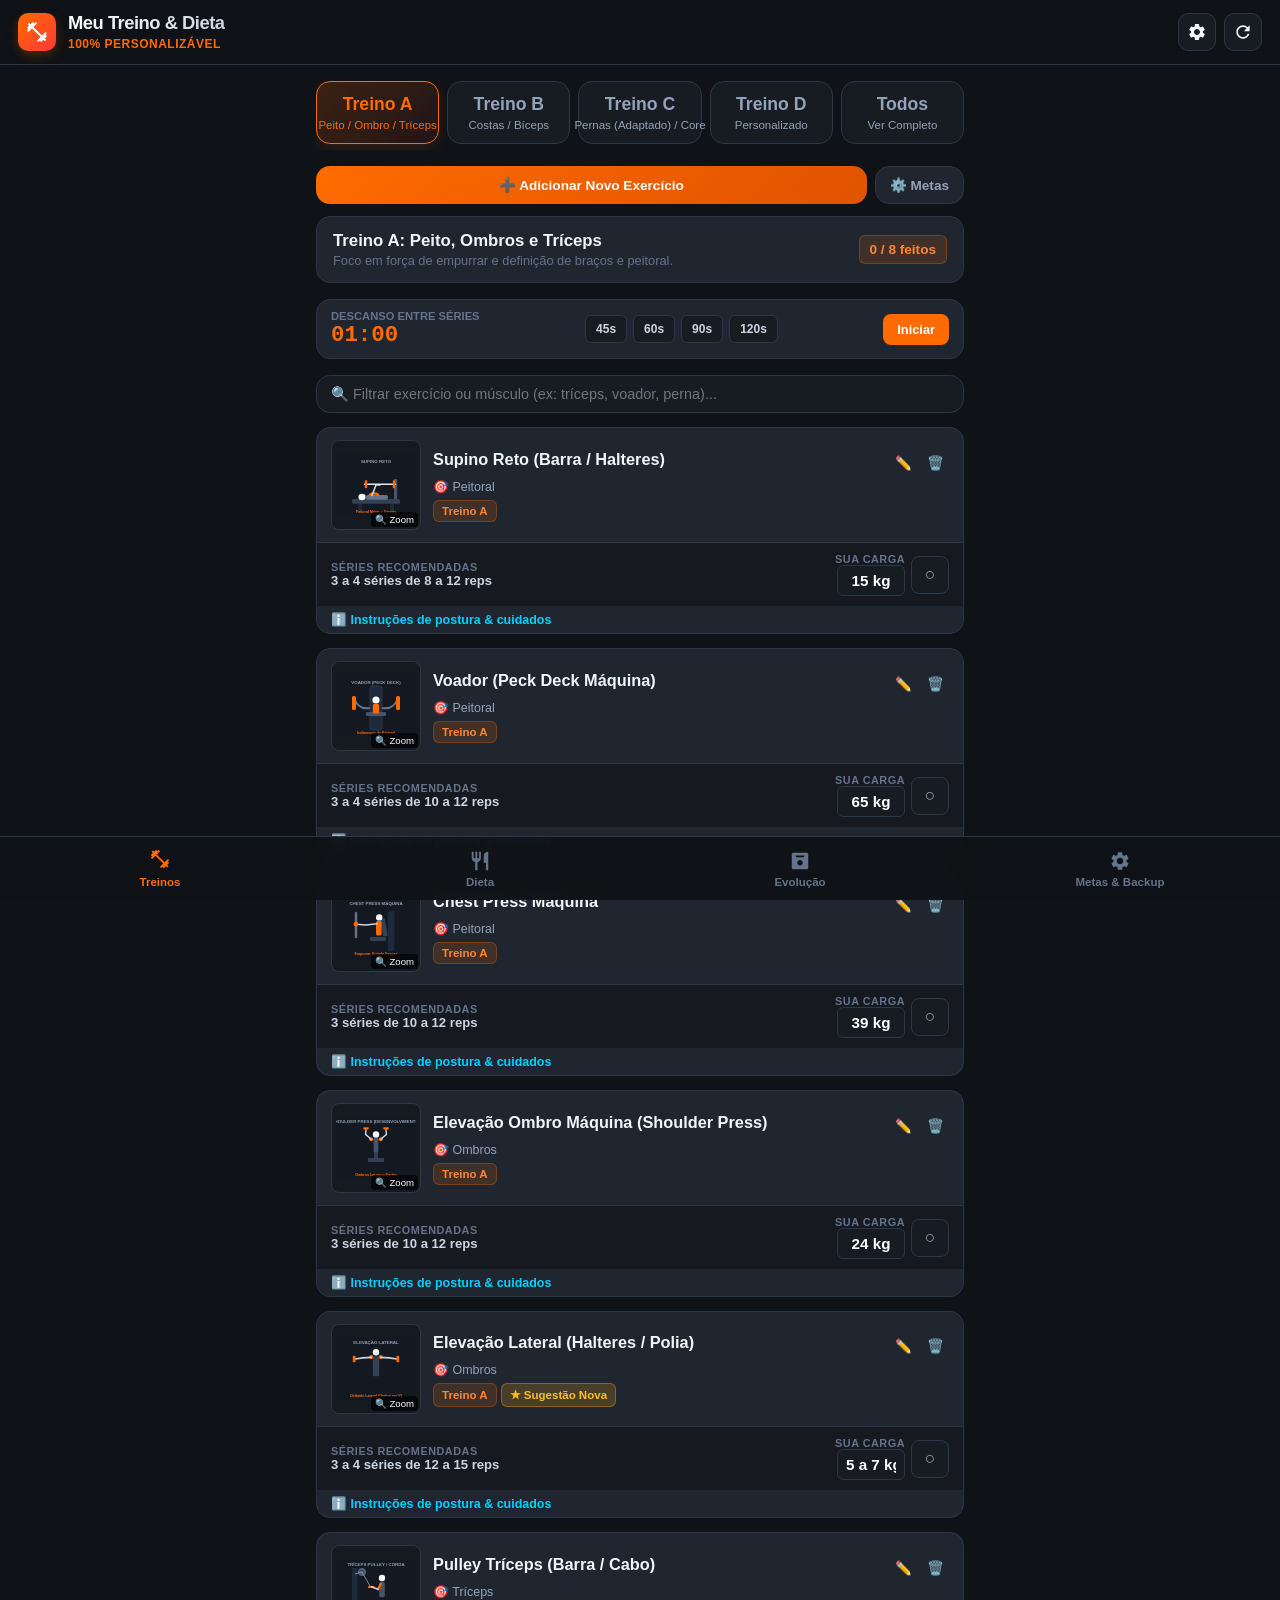
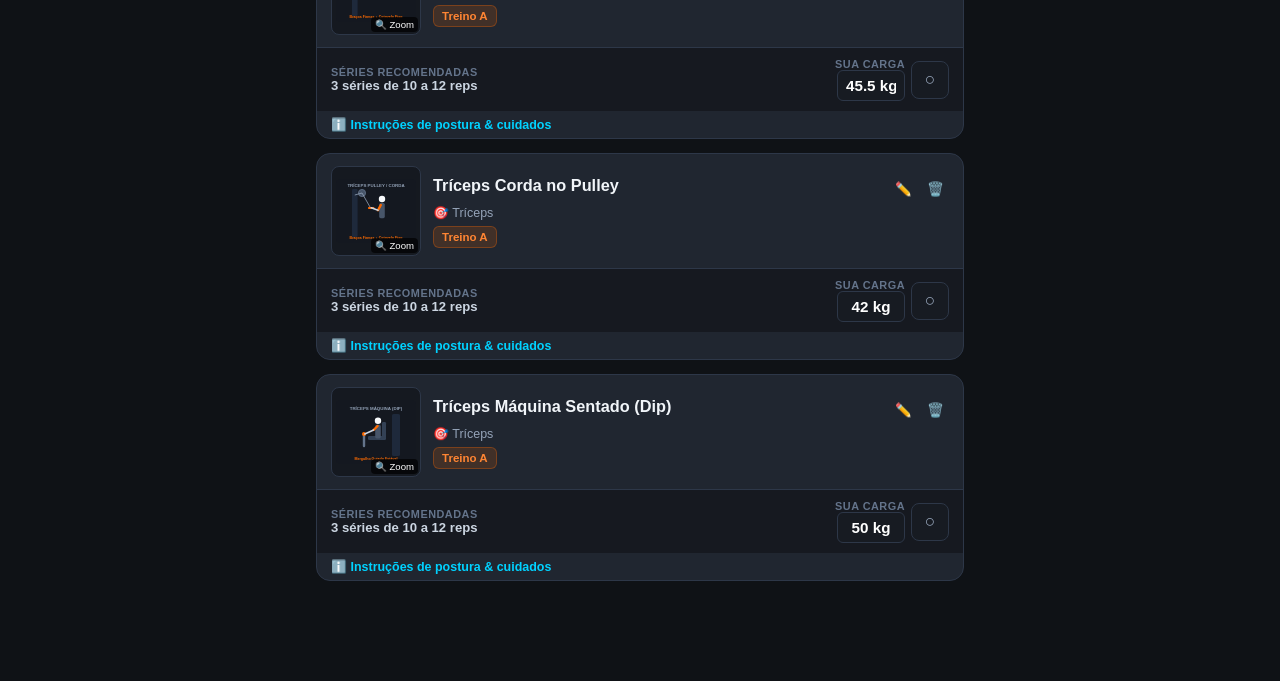
==== index.html @ ee7a1f7e "Atualizacao v2: Network-First cache busting para atualizacao instantanea no celular" ====
﻿<!DOCTYPE html>
<html lang="pt-BR">
<head>
  <meta charset="UTF-8">
  <meta name="viewport" content="width=device-width, initial-scale=1.0, maximum-scale=1.0, user-scalable=no">
  <title>Meu Treino & Dieta - Personalizável</title>
  
  <link rel="manifest" href="manifest.json">
  <meta name="theme-color" content="#0F1216">
  <meta name="mobile-web-app-capable" content="yes">
  <meta name="apple-mobile-web-app-status-bar-style" content="black-translucent">
  <link rel="icon" type="image/svg+xml" href="icon.svg">
  
  <link rel="stylesheet" href="style.css?v=2">
</head>
<body>

  <!-- Top Header Fixo -->
  <header class="app-header">
    <div class="brand">
      <div class="brand-icon" style="width:38px;height:38px;min-width:38px;max-width:38px;overflow:hidden;">
        <svg width="24" height="24" viewBox="0 0 24 24" style="width:24px;height:24px;min-width:24px;fill:white;"><path d="M20.57 14.86L22 13.43L20.57 12L17 15.57L8.43 7L12 3.43L10.57 2L9.14 3.43L7.71 2L5.57 4.14L4.14 2.71L2.71 4.14L4.14 5.57L2 7.71L3.43 9.14L2 10.57L3.43 12L7 8.43L15.57 17L12 20.57L13.43 22L14.86 20.57L16.29 22L18.43 19.86L19.86 21.29L21.29 19.86L19.86 18.43L22 16.29L20.57 14.86Z"/></svg>
      </div>
      <div class="brand-title">
        <h1>Meu Treino & Dieta</h1>
        <span>100% Personalizável</span>
      </div>
    </div>
    <div class="header-actions">
      <button class="btn-icon" onclick="openGoalsModal()" title="Personalizar minhas metas e objetivos">
        <svg width="20" height="20" viewBox="0 0 24 24" fill="currentColor"><path d="M19.14 12.94c.04-.3.06-.61.06-.94 0-.32-.02-.64-.07-.94l2.03-1.58c.18-.14.23-.41.12-.61l-1.92-3.32c-.12-.22-.37-.29-.59-.22l-2.39.96c-.5-.38-1.03-.7-1.62-.94l-.36-2.54c-.04-.24-.24-.41-.48-.41h-3.84c-.24 0-.43.17-.47.41l-.36 2.54c-.59.24-1.13.57-1.62.94l-2.39-.96c-.22-.08-.47 0-.59.22L2.74 8.87c-.12.21-.08.47.12.61l2.03 1.58c-.05.3-.09.63-.09.94s.02.64.07.94l-2.03 1.58c-.18.14-.23.41-.12.61l1.92 3.32c.12.22.37.29.59.22l2.39-.96c.5.38 1.03.7 1.62.94l.36 2.54c.05.24.24.41.48.41h3.84c.24 0 .44-.17.47-.41l.36-2.54c.59-.24 1.13-.56 1.62-.94l2.39.96c.22.08.47 0 .59-.22l1.92-3.32c.12-.22.07-.47-.12-.61l-2.01-1.58zM12 15.6c-1.98 0-3.6-1.62-3.6-3.6s1.62-3.6 3.6-3.6 3.6 1.62 3.6 3.6-1.62 3.6-3.6 3.6z"/></svg>
      </button>
      <button class="btn-icon" onclick="resetWorkoutCheckmarks()" title="Reiniciar checklist de exercícios de hoje">
        <svg width="20" height="20" viewBox="0 0 24 24" fill="currentColor"><path d="M17.65 6.35C16.2 4.9 14.21 4 12 4c-4.42 0-7.99 3.58-7.99 8s3.57 8 7.99 8c3.73 0 6.84-2.55 7.73-6h-2.08c-.82 2.33-3.04 4-5.65 4-3.31 0-6-2.69-6-6s2.69-6 6-6c1.66 0 3.14.69 4.22 1.78L13 11h7V4l-2.35 2.35z"/></svg>
      </button>
    </div>
  </header>

  <main class="main-content">

    <!-- ========================================== -->
    <!-- VIEW 1: TREINOS                            -->
    <!-- ========================================== -->
    <section id="view-workouts" class="view-section active">
      
      <!-- Seletor de Treinos (A, B, C, D, Todos) -->
      <div class="workout-selector">
        <button class="workout-tab-btn active" data-category="A" onclick="switchWorkoutTab('A')">
          <span class="tab-tag">Treino A</span>
          <span class="tab-desc">Peito / Ombro / Tríceps</span>
        </button>
        <button class="workout-tab-btn" data-category="B" onclick="switchWorkoutTab('B')">
          <span class="tab-tag">Treino B</span>
          <span class="tab-desc">Costas / Bíceps</span>
        </button>
        <button class="workout-tab-btn" data-category="C" onclick="switchWorkoutTab('C')">
          <span class="tab-tag">Treino C</span>
          <span class="tab-desc">Pernas (Adaptado) / Core</span>
        </button>
        <button class="workout-tab-btn" data-category="D" onclick="switchWorkoutTab('D')">
          <span class="tab-tag">Treino D</span>
          <span class="tab-desc">Personalizado</span>
        </button>
        <button class="workout-tab-btn" data-category="ALL" onclick="switchWorkoutTab('ALL')">
          <span class="tab-tag">Todos</span>
          <span class="tab-desc">Ver Completo</span>
        </button>
      </div>

      <!-- Barra de Ações Rápidas (Adicionar Exercício) -->
      <div class="action-banner-row">
        <button class="btn-primary-action" onclick="openExerciseFormModal()">
          <span>➕ Adicionar Novo Exercício</span>
        </button>
        <button class="btn-secondary-action" onclick="openGoalsModal()">
          <span>⚙️ Metas</span>
        </button>
      </div>

      <!-- Alerta de Segurança Biomecânica da Perna -->
      <div class="special-alert-card" id="polio-safe-alert" style="display: none;">
        <div class="alert-icon">🛡️</div>
        <div>
          <h4>Biomecânica Segura & Adaptada</h4>
          <p>Treino elaborado com <strong>100% de máquinas com apoio e encosto total</strong>. Sem riscos de queda, perda de equilíbrio ou sobrecarga articular perigosa. Cargas leves e foco em contração muscular controlada.</p>
        </div>
      </div>

      <!-- Resumo do Treino Selecionado -->
      <div class="workout-summary-card" id="workout-summary-content"></div>

      <!-- Cronômetro Rápido de Descanso -->
      <div class="quick-timer-bar">
        <div>
          <span style="font-size:0.7rem; color:var(--text-muted); font-weight:700; display:block;">DESCANSO ENTRE SÉRIES</span>
          <div class="timer-display" id="timer-display-val">01:00</div>
        </div>
        <div class="timer-presets">
          <button class="timer-preset-btn" onclick="setTimerPreset(45)">45s</button>
          <button class="timer-preset-btn" onclick="setTimerPreset(60)">60s</button>
          <button class="timer-preset-btn" onclick="setTimerPreset(90)">90s</button>
          <button class="timer-preset-btn" onclick="setTimerPreset(120)">120s</button>
        </div>
        <button class="timer-btn-action" id="timer-toggle-btn" onclick="toggleTimer()">Iniciar</button>
      </div>

      <!-- Filtro de Busca -->
      <div class="search-filter-box">
        <input type="text" id="search-input" class="search-input" placeholder="🔍 Filtrar exercício ou músculo (ex: tríceps, voador, perna)..." oninput="renderExerciseList()">
      </div>

      <!-- Lista de Exercícios -->
      <div class="exercise-list" id="exercise-list-container"></div>
    </section>

    <!-- ========================================== -->
    <!-- VIEW 2: DIETA & NUTRIÇÃO                   -->
    <!-- ========================================== -->
    <section id="view-nutrition" class="view-section">
      <div class="nutrition-header">
        <div style="display:flex; justify-content:space-between; align-items:center;">
          <div>
            <h2 style="font-size:1.25rem; font-weight:800;">Plano Alimentar Personalizado</h2>
            <p style="font-size:0.8rem; color:var(--text-secondary); margin-top:2px;">
              Ajustado conforme suas metas de calorias e macros
            </p>
          </div>
          <button class="btn-card-small" style="background:var(--bg-secondary); color:#fff; width:34px; height:34px;" onclick="openGoalsModal()" title="Editar metas de macros">⚙️</button>
        </div>

        <div class="macro-ring-container">
          <div class="macro-box calories">
            <div class="macro-name">Calorias</div>
            <div class="macro-val" id="macro-calories-val">2.650</div>
          </div>
          <div class="macro-box protein">
            <div class="macro-name">Proteína</div>
            <div class="macro-val" id="macro-protein-val">145g</div>
          </div>
          <div class="macro-box carbs">
            <div class="macro-name">Carboidratos</div>
            <div class="macro-val" id="macro-carbs-val">330g</div>
          </div>
          <div class="macro-box fats">
            <div class="macro-name">Gorduras</div>
            <div class="macro-val" id="macro-fats-val">65g</div>
          </div>
        </div>
      </div>

      <!-- Contador de Água Interativo -->
      <div class="water-card">
        <div class="water-info">
          <h4>💧 Hidratação Diária</h4>
          <p id="water-count">0 ml / 3.000 ml</p>
        </div>
        <div class="water-controls">
          <button class="btn-water" onclick="addWater(250)" title="Adicionar 250ml">+250ml</button>
          <button class="btn-water" onclick="addWater(500)" title="Adicionar 500ml">+500ml</button>
          <button class="btn-icon" style="height:34px; width:34px;" onclick="resetWater()" title="Zerar água do dia">↺</button>
        </div>
      </div>

      <!-- Refeições Diárias -->
      <div id="nutrition-meals-container"></div>
    </section>

    <!-- ========================================== -->
    <!-- VIEW 3: EVOLUÇÃO E METAS DE PESO           -->
    <!-- ========================================== -->
    <section id="view-progress" class="view-section">
      <div class="progress-card">
        <div style="display:flex; justify-content:space-between; align-items:center;">
          <h2 style="font-size:1.2rem; font-weight:800;">Evolução de Peso Corporal</h2>
          <button class="btn-secondary-action" style="padding:6px 10px; font-size:0.75rem;" onclick="openGoalsModal()">
            ⚙️ Alterar Metas
          </button>
        </div>
        <p style="font-size:0.8rem; color:var(--text-secondary); margin-top:4px;">
          Foco em ganho limpo e definição muscular constante.
        </p>

        <div style="display:flex; justify-content:space-between; align-items:baseline; margin-top:16px;">
          <div>
            <span style="font-size:0.75rem; color:var(--text-muted);">PESO INICIAL</span>
            <div style="font-size:1.1rem; font-weight:700;" id="start-weight-val">69.0 kg</div>
          </div>
          <div style="text-align:center;">
            <span style="font-size:0.75rem; color:var(--accent-primary); font-weight:700;">PESO ATUAL</span>
            <div style="font-size:1.6rem; font-weight:900; color:var(--accent-primary);" id="current-weight-val">69.0 kg</div>
          </div>
          <div style="text-align:right;">
            <span style="font-size:0.75rem; color:var(--text-muted);">SUA META</span>
            <div style="font-size:1.1rem; font-weight:700;" id="target-weight-val">75.0 kg</div>
          </div>
        </div>

        <div class="progress-bar-wrap">
          <div class="progress-bar-fill" id="weight-progress-fill" style="width: 5%;"></div>
        </div>
        <div style="font-size:0.75rem; color:var(--text-muted); text-align:right;" id="weight-percent-text">
          0% concluído
        </div>

        <div style="margin-top:20px; border-top:1px solid var(--border-color); padding-top:14px;">
          <h4 style="font-size:0.9rem; margin-bottom:8px;">Registrar Nova Pesagem</h4>
          <div class="weight-inputs">
            <input type="number" step="0.1" id="new-weight-input" placeholder="Ex: 69.8">
            <button class="btn-add-weight" onclick="addNewWeight()">Salvar Peso</button>
          </div>
        </div>

        <div style="margin-top:20px;">
          <h4 style="font-size:0.85rem; color:var(--text-muted); text-transform:uppercase;">Histórico de Pesagens</h4>
          <div class="weight-history-list" id="weight-history-list"></div>
        </div>
      </div>
    </section>

    <!-- ========================================== -->
    <!-- VIEW 4: PERFIL, METAS & BACKUP             -->
    <!-- ========================================== -->
    <section id="view-settings" class="view-section">
      <div class="progress-card">
        <h2 style="font-size:1.25rem; font-weight:800; color:var(--accent-primary); margin-bottom:6px;">Personalização & Backup</h2>
        <p style="font-size:0.82rem; color:var(--text-secondary); margin-bottom:16px;">
          Personalize todos os seus objetivos e faça backup dos seus dados para nunca perder nada.
        </p>

        <div class="settings-section-card">
          <div class="settings-section-title">🎯 Ajustar Meus Objetivos e Metas</div>
          <p style="font-size:0.82rem; color:#CBD5E1; margin-bottom:12px; line-height:1.4;">
            Você pode alterar o peso alvo (ex: subir a meta para 78kg ou ajustar calorias e macros quando o nutricionista passar novas orientações).
          </p>
          <button class="btn-primary-action" onclick="openGoalsModal()">
            Editar Minhas Metas & Perfil
          </button>
        </div>

        <div class="settings-section-card">
          <div class="settings-section-title">💾 Backup dos Seus Treinos e Histórico</div>
          <p style="font-size:0.82rem; color:#CBD5E1; margin-bottom:12px; line-height:1.4;">
            Salve todos os seus exercícios customizados, histórico de pesos e cargas em um arquivo de backup para restaurar quando quiser.
          </p>
          <div style="display:flex; gap:8px;">
            <button class="btn-secondary-action" style="flex:1;" onclick="exportBackup()">
              📥 Baixar Backup
            </button>
            <button class="btn-secondary-action" style="flex:1;" onclick="triggerImportBackup()">
              📤 Restaurar Backup
            </button>
            <input type="file" id="backup-file-input" style="display:none;" accept=".json" onchange="handleImportBackup(event)">
          </div>
        </div>

        <div class="settings-section-card">
          <div class="settings-section-title">📱 Dica de Atalho no Celular</div>
          <p style="font-size:0.82rem; color:#CBD5E1; line-height:1.4;">
            Para ter o ícone na tela do seu celular, abra <code>https://nilton-lysardo.github.io/meu-treino/</code> no Chrome, toque nos 3 pontinhos e selecione <strong>"Instalar aplicativo"</strong> ou <strong>"Adicionar à tela inicial"</strong>.
          </p>
        </div>
      </div>
    </section>

  </main>

  <!-- MODAL 1: FORMULÁRIO DE ADICIONAR / EDITAR EXERCÍCIO -->
  <div class="modal-overlay" id="exercise-form-modal" onclick="closeExerciseFormModal()">
    <div class="modal-content" onclick="event.stopPropagation()">
      <button class="modal-close-btn" onclick="closeExerciseFormModal()">✕</button>
      <h3 id="form-modal-title" style="font-size:1.15rem; font-weight:800; margin-bottom:14px; color:var(--accent-primary);"></h3>
      
      <form onsubmit="saveExerciseFromForm(event)">
        <input type="hidden" id="form-exercise-id">

        <div class="form-group">
          <label class="form-label">Nome do Exercício</label>
          <input type="text" id="form-exercise-name" class="form-input" placeholder="Ex: Tríceps Testa na Barra W" required>
        </div>

        <div class="form-row">
          <div class="form-group">
            <label class="form-label">Treino</label>
            <select id="form-exercise-category" class="form-select">
              <option value="A">Treino A (Peito / Ombro / Tríceps)</option>
              <option value="B">Treino B (Costas / Bíceps)</option>
              <option value="C">Treino C (Pernas / Core)</option>
              <option value="D">Treino D (Personalizado)</option>
            </select>
          </div>
          <div class="form-group">
            <label class="form-label">Músculo Alvo</label>
            <select id="form-exercise-group" class="form-select">
              <option value="Peitoral">Peitoral</option>
              <option value="Costas">Costas</option>
              <option value="Ombros">Ombros</option>
              <option value="Bíceps">Bíceps</option>
              <option value="Tríceps">Tríceps</option>
              <option value="Pernas">Pernas</option>
              <option value="Abdômen & Core">Abdômen & Core</option>
              <option value="Panturrilhas">Panturrilhas</option>
              <option value="Outro">Outro</option>
            </select>
          </div>
        </div>

        <div class="form-row">
          <div class="form-group">
            <label class="form-label">Carga Inicial</label>
            <input type="text" id="form-exercise-weight" class="form-input" placeholder="Ex: 20 kg">
          </div>
          <div class="form-group">
            <label class="form-label">Séries & Repetições</label>
            <input type="text" id="form-exercise-sets" class="form-input" placeholder="Ex: 3x 10 a 12 reps">
          </div>
        </div>

        <div class="form-group">
          <label class="form-label">Ilustração / Tipo de Aparelho</label>
          <select id="form-exercise-icon" class="form-select">
            <option value="generic_gym">🏋️ Halter Genérico</option>
            <option value="bench_press">Supino / Barra</option>
            <option value="chest_press">Chest Press Máquina</option>
            <option value="peck_deck">Voador / Peck Deck</option>
            <option value="shoulder_press">Shoulder Press / Ombros</option>
            <option value="lateral_raise">Elevação Lateral</option>
            <option value="lat_pulldown">Puxada Alta (Lat Pulldown)</option>
            <option value="seated_row">Remada Sentada</option>
            <option value="biceps_curl">Rosca Bíceps</option>
            <option value="hammer_curl">Rosca Martelo</option>
            <option value="triceps_pulley">Tríceps Polia / Corda</option>
            <option value="triceps_machine">Tríceps Máquina</option>
            <option value="leg_press">Leg Press (Apoio seguro)</option>
            <option value="leg_extension">Cadeira Extensora</option>
            <option value="leg_curl">Cadeira Flexora</option>
            <option value="abductor">Cadeira Abdutora</option>
            <option value="calf_raise">Panturrilha Sentado</option>
            <option value="abs_machine">Abdominal / Core</option>
          </select>
        </div>

        <div class="form-group">
          <label class="form-label">Dicas de Postura & Execução</label>
          <textarea id="form-exercise-tip" class="form-textarea" placeholder="Descreva como executar com boa forma..."></textarea>
        </div>

        <div class="form-group">
          <label class="form-label">Cuidados Anatômicos (Opcional)</label>
          <input type="text" id="form-exercise-caution" class="form-input" placeholder="Ex: Cuidado com os cotovelos...">
        </div>

        <button type="submit" class="btn-form-save">Salvar Exercício</button>
      </form>
    </div>
  </div>

  <!-- MODAL 2: FORMULÁRIO DE METAS & PERFIL -->
  <div class="modal-overlay" id="goals-modal" onclick="closeGoalsModal()">
    <div class="modal-content" onclick="event.stopPropagation()">
      <button class="modal-close-btn" onclick="closeGoalsModal()">✕</button>
      <h3 style="font-size:1.15rem; font-weight:800; margin-bottom:14px; color:var(--accent-primary);">Personalizar Meus Objetivos</h3>

      <form onsubmit="saveGoalsFromForm(event)">
        <div class="form-row">
          <div class="form-group">
            <label class="form-label">Peso Inicial (kg)</label>
            <input type="number" step="0.1" id="goal-start-weight" class="form-input" required>
          </div>
          <div class="form-group">
            <label class="form-label">Meta de Peso (kg)</label>
            <input type="number" step="0.1" id="goal-target-weight" class="form-input" required>
          </div>
        </div>

        <div class="form-group">
          <label class="form-label">Meta Diária de Calorias (kcal)</label>
          <input type="number" id="goal-calories" class="form-input" placeholder="2650" required>
        </div>

        <div class="form-row">
          <div class="form-group">
            <label class="form-label">Proteína (g)</label>
            <input type="number" id="goal-protein" class="form-input" placeholder="145" required>
          </div>
          <div class="form-group">
            <label class="form-label">Carboidratos (g)</label>
            <input type="number" id="goal-carbs" class="form-input" placeholder="330" required>
          </div>
          <div class="form-group">
            <label class="form-label">Gorduras (g)</label>
            <input type="number" id="goal-fats" class="form-input" placeholder="65" required>
          </div>
        </div>

        <div class="form-group">
          <label class="form-label">Meta Diária de Água (ml)</label>
          <input type="number" step="100" id="goal-water" class="form-input" placeholder="3000" required>
        </div>

        <button type="submit" class="btn-form-save">Atualizar Metas</button>
      </form>
    </div>
  </div>

  <!-- MODAL 3: ZOOM DE DETALHES DO EXERCÍCIO -->
  <div class="modal-overlay" id="exercise-modal" onclick="closeExerciseModal()">
    <div class="modal-content" onclick="event.stopPropagation()">
      <button class="modal-close-btn" onclick="closeExerciseModal()">✕</button>
      <h3 id="modal-title" style="font-size:1.15rem; font-weight:800; padding-right:30px;"></h3>
      <div class="modal-img-container" id="modal-img"></div>
      <div id="modal-desc"></div>
    </div>
  </div>

  <!-- Barra de Navegação Inferior (Bottom Bar) -->
  <nav class="bottom-nav">
    <button class="nav-item active" data-tab="workouts" onclick="navigateToTab('workouts')">
      <svg viewBox="0 0 24 24"><path d="M20.57 14.86L22 13.43L20.57 12L17 15.57L8.43 7L12 3.43L10.57 2L9.14 3.43L7.71 2L5.57 4.14L4.14 2.71L2.71 4.14L4.14 5.57L2 7.71L3.43 9.14L2 10.57L3.43 12L7 8.43L15.57 17L12 20.57L13.43 22L14.86 20.57L16.29 22L18.43 19.86L19.86 21.29L21.29 19.86L19.86 18.43L22 16.29L20.57 14.86Z"/></svg>
      <span>Treinos</span>
    </button>
    <button class="nav-item" data-tab="nutrition" onclick="navigateToTab('nutrition')">
      <svg viewBox="0 0 24 24"><path d="M11 9H9V2H7v7H5V2H3v7c0 2.12 1.66 3.84 3.75 3.97V22h2.5v-9.03C11.34 12.84 13 11.12 13 9V2h-2v7zm5-3v8h2.5v8H21V2c-2.76 0-5 2.24-5 4z"/></svg>
      <span>Dieta</span>
    </button>
    <button class="nav-item" data-tab="progress" onclick="navigateToTab('progress')">
      <svg viewBox="0 0 24 24"><path d="M19 3H5c-1.1 0-2 .9-2 2v14c0 1.1.9 2 2 2h14c1.1 0 2-.9 2-2V5c0-1.1-.9-2-2-2zm-7 14c-1.66 0-3-1.34-3-3s1.34-3 3-3 3 1.34 3 3-1.34 3-3 3zm4.5-9H7.5V6h9v2z"/></svg>
      <span>Evolução</span>
    </button>
    <button class="nav-item" data-tab="settings" onclick="navigateToTab('settings')">
      <svg viewBox="0 0 24 24"><path d="M19.14 12.94c.04-.3.06-.61.06-.94 0-.32-.02-.64-.07-.94l2.03-1.58c.18-.14.23-.41.12-.61l-1.92-3.32c-.12-.22-.37-.29-.59-.22l-2.39.96c-.5-.38-1.03-.7-1.62-.94l-.36-2.54c-.04-.24-.24-.41-.48-.41h-3.84c-.24 0-.43.17-.47.41l-.36 2.54c-.59.24-1.13.57-1.62.94l-2.39-.96c-.22-.08-.47 0-.59.22L2.74 8.87c-.12.21-.08.47.12.61l2.03 1.58c-.05.3-.09.63-.09.94s.02.64.07.94l-2.03 1.58c-.18.14-.23.41-.12.61l1.92 3.32c.12.22.37.29.59.22l2.39-.96c.5.38 1.03.7 1.62.94l.36 2.54c.05.24.24.41.48.41h3.84c.24 0 .44-.17.47-.41l.36-2.54c.59-.24 1.13-.56 1.62-.94l2.39.96c.22.08.47 0 .59-.22l1.92-3.32c.12-.22.07-.47-.12-.61l-2.01-1.58zM12 15.6c-1.98 0-3.6-1.62-3.6-3.6s1.62-3.6 3.6-3.6 3.6 1.62 3.6 3.6-1.62 3.6-3.6 3.6z"/></svg>
      <span>Metas & Backup</span>
    </button>
  </nav>

  <script src="app.js?v=2"></script>
</body>
</html>
---- style.css ----
:root {
  --bg-primary: #0F1216;
  --bg-secondary: #171B22;
  --bg-card: #202630;
  --bg-card-hover: #29303D;
  --text-primary: #F1F5F9;
  --text-secondary: #94A3B8;
  --text-muted: #64748B;
  --accent-primary: #FF6B00;
  --accent-hover: #FF8533;
  --accent-glow: rgba(255, 107, 0, 0.25);
  --accent-blue: #00D2FF;
  --accent-green: #10B981;
  --accent-yellow: #F59E0B;
  --accent-red: #EF4444;
  --border-color: #2D3748;
  --radius-sm: 8px;
  --radius-md: 14px;
  --radius-lg: 20px;
  --font-family: -apple-system, BlinkMacSystemFont, "Segoe UI", Roboto, Helvetica, Arial, sans-serif;
  --bottom-bar-height: 64px;
  --safe-bottom: env(safe-area-inset-bottom, 0px);
}

* {
  margin: 0;
  padding: 0;
  box-sizing: border-box;
  -webkit-tap-highlight-color: transparent;
  user-select: none;
}

input, textarea, button {
  user-select: auto;
}

body {
  background-color: var(--bg-primary);
  color: var(--text-primary);
  font-family: var(--font-family);
  min-height: 100vh;
  padding-bottom: calc(var(--bottom-bar-height) + var(--safe-bottom) + 20px);
  overflow-x: hidden;
  -webkit-font-smoothing: antialiased;
}

/* Header Superior Fixo */
header.app-header {
  position: sticky;
  top: 0;
  z-index: 100;
  background: rgba(15, 18, 22, 0.92);
  backdrop-filter: blur(12px);
  -webkit-backdrop-filter: blur(12px);
  border-bottom: 1px solid var(--border-color);
  padding: 12px 18px;
  display: flex;
  align-items: center;
  justify-content: space-between;
}

.brand {
  display: flex;
  align-items: center;
  gap: 12px;
}

.brand-icon {
  width: 38px;
  height: 38px;
  border-radius: 10px;
  background: linear-gradient(135deg, var(--accent-primary), #FF3838);
  display: flex;
  align-items: center;
  justify-content: center;
  box-shadow: 0 4px 12px var(--accent-glow);
}

.brand-icon svg {
  width: 22px;
  height: 22px;
  fill: #fff;
}

.brand-title h1 {
  font-size: 1.15rem;
  font-weight: 800;
  letter-spacing: -0.5px;
  background: linear-gradient(to right, #FFF, #CBD5E1);
  -webkit-background-clip: text;
  -webkit-text-fill-color: transparent;
}

.brand-title span {
  font-size: 0.75rem;
  color: var(--accent-primary);
  font-weight: 600;
  text-transform: uppercase;
  letter-spacing: 0.5px;
}

.header-actions {
  display: flex;
  align-items: center;
  gap: 8px;
}

.btn-icon {
  background: var(--bg-secondary);
  border: 1px solid var(--border-color);
  color: var(--text-primary);
  width: 38px;
  height: 38px;
  border-radius: 10px;
  display: flex;
  align-items: center;
  justify-content: center;
  cursor: pointer;
  transition: all 0.2s;
}

.btn-icon:active {
  transform: scale(0.92);
  background: var(--bg-card);
}

/* Notificação Banner de PWA / Instalação */
.install-banner {
  background: linear-gradient(90deg, #1A2634, #1E232A);
  border-bottom: 1px solid #2B394A;
  padding: 10px 16px;
  display: flex;
  align-items: center;
  justify-content: space-between;
  gap: 12px;
  font-size: 0.85rem;
}

.install-banner .install-btn {
  background: var(--accent-primary);
  color: white;
  border: none;
  padding: 6px 14px;
  border-radius: 6px;
  font-weight: 700;
  font-size: 0.8rem;
  cursor: pointer;
  white-space: nowrap;
}

/* Container Principal */
.main-content {
  max-width: 680px;
  margin: 0 auto;
  padding: 16px;
}

/* Tabs e Seções */
.view-section {
  display: none;
  animation: fadeIn 0.25s ease-in-out;
}

.view-section.active {
  display: block;
}

@keyframes fadeIn {
  from { opacity: 0; transform: translateY(6px); }
  to { opacity: 1; transform: translateY(0); }
}

/* Seletor de Treinos (A, B, C, Todos) */
.workout-selector {
  display: flex;
  gap: 8px;
  overflow-x: auto;
  padding-bottom: 6px;
  margin-bottom: 16px;
  scrollbar-width: none;
}
.workout-selector::-webkit-scrollbar { display: none; }

.workout-tab-btn {
  flex: 1;
  min-width: 100px;
  padding: 12px 14px;
  background: var(--bg-secondary);
  border: 1px solid var(--border-color);
  border-radius: var(--radius-md);
  color: var(--text-secondary);
  font-weight: 700;
  text-align: center;
  cursor: pointer;
  display: flex;
  flex-direction: column;
  align-items: center;
  gap: 4px;
  transition: all 0.2s ease;
}

.workout-tab-btn span.tab-tag {
  font-size: 1.1rem;
  font-weight: 900;
}

.workout-tab-btn span.tab-desc {
  font-size: 0.72rem;
  font-weight: 500;
  white-space: nowrap;
}

.workout-tab-btn.active {
  background: linear-gradient(135deg, rgba(255,107,0,0.18), rgba(255,56,56,0.08));
  border-color: var(--accent-primary);
  color: var(--accent-primary);
  box-shadow: 0 4px 14px rgba(255, 107, 0, 0.15);
}

/* Card de Alerta Especial / Adaptação Pólio */
.special-alert-card {
  background: linear-gradient(135deg, #1C271F, #121A16);
  border: 1px solid #1E4620;
  border-left: 5px solid var(--accent-green);
  border-radius: var(--radius-md);
  padding: 14px 16px;
  margin-bottom: 16px;
  display: flex;
  gap: 12px;
  align-items: flex-start;
}

.special-alert-card .alert-icon {
  font-size: 1.4rem;
  line-height: 1;
}

.special-alert-card h4 {
  font-size: 0.95rem;
  color: #4ADE80;
  margin-bottom: 4px;
}

.special-alert-card p {
  font-size: 0.82rem;
  color: #CBD5E1;
  line-height: 1.4;
}

/* Card de Resumo do Treino */
.workout-summary-card {
  background: var(--bg-card);
  border: 1px solid var(--border-color);
  border-radius: var(--radius-md);
  padding: 14px 16px;
  margin-bottom: 16px;
  display: flex;
  justify-content: space-between;
  align-items: center;
}

.workout-summary-card .info-title {
  font-size: 1.05rem;
  font-weight: 800;
  color: var(--text-primary);
}

.workout-summary-card .info-sub {
  font-size: 0.8rem;
  color: var(--text-muted);
  margin-top: 2px;
}

.workout-badges {
  display: flex;
  gap: 6px;
  flex-wrap: wrap;
}

.badge {
  display: inline-flex;
  align-items: center;
  gap: 4px;
  padding: 4px 8px;
  border-radius: 6px;
  font-size: 0.72rem;
  font-weight: 700;
}
.badge-orange { background: rgba(255,107,0,0.15); color: #FF8533; border: 1px solid rgba(255,107,0,0.3); }
.badge-cyan { background: rgba(0,210,255,0.15); color: #00D2FF; border: 1px solid rgba(0,210,255,0.3); }
.badge-green { background: rgba(16,185,129,0.15); color: #34D399; border: 1px solid rgba(16,185,129,0.3); }
.badge-new { background: rgba(245,158,11,0.2); color: #FBBF24; border: 1px solid rgba(245,158,11,0.4); }

/* Filtro de busca */
.search-filter-box {
  margin-bottom: 14px;
  display: flex;
  gap: 8px;
}

.search-input {
  flex: 1;
  background: var(--bg-secondary);
  border: 1px solid var(--border-color);
  border-radius: var(--radius-md);
  padding: 10px 14px;
  color: #fff;
  font-size: 0.9rem;
  outline: none;
}
.search-input:focus {
  border-color: var(--accent-primary);
}

/* Lista de Exercícios */
.exercise-list {
  display: flex;
  flex-direction: column;
  gap: 14px;
}

.exercise-card {
  background: var(--bg-card);
  border: 1px solid var(--border-color);
  border-radius: var(--radius-md);
  overflow: hidden;
  transition: transform 0.15s, border-color 0.2s;
  position: relative;
}

.exercise-card.completed {
  border-color: var(--accent-green);
  opacity: 0.85;
}

.exercise-card.completed::before {
  content: "✓ CONCLUÍDO";
  position: absolute;
  top: 8px;
  right: 8px;
  background: var(--accent-green);
  color: #000;
  font-size: 0.65rem;
  font-weight: 900;
  padding: 2px 6px;
  border-radius: 4px;
  z-index: 2;
}

.exercise-header {
  display: flex;
  padding: 12px 14px;
  gap: 12px;
  align-items: center;
}

.exercise-thumb {
  width: 90px;
  height: 90px;
  min-width: 90px;
  border-radius: var(--radius-sm);
  background: #151920;
  border: 1px solid var(--border-color);
  display: flex;
  align-items: center;
  justify-content: center;
  padding: 4px;
  cursor: pointer;
  position: relative;
}

.exercise-thumb svg {
  width: 100%;
  height: 100%;
  object-fit: contain;
}

.exercise-thumb-zoom {
  position: absolute;
  bottom: 2px;
  right: 2px;
  background: rgba(0,0,0,0.7);
  border-radius: 4px;
  padding: 2px 4px;
  font-size: 0.6rem;
  color: #fff;
}

.exercise-info {
  flex: 1;
}

.exercise-title-row {
  display: flex;
  align-items: flex-start;
  justify-content: space-between;
  gap: 6px;
}

.exercise-title {
  font-size: 1.02rem;
  font-weight: 700;
  color: var(--text-primary);
  line-height: 1.3;
}

.exercise-target {
  font-size: 0.78rem;
  color: var(--text-secondary);
  margin-top: 2px;
}

.exercise-tags {
  display: flex;
  gap: 4px;
  margin-top: 6px;
  flex-wrap: wrap;
}

/* Área de Carga e Séries */
.exercise-metrics {
  background: rgba(15, 18, 22, 0.6);
  padding: 10px 14px;
  border-top: 1px solid var(--border-color);
  display: flex;
  justify-content: space-between;
  align-items: center;
  gap: 8px;
}

.metric-item {
  display: flex;
  flex-direction: column;
}

.metric-label {
  font-size: 0.68rem;
  text-transform: uppercase;
  color: var(--text-muted);
  font-weight: 700;
  letter-spacing: 0.5px;
}

.metric-value {
  font-size: 0.95rem;
  font-weight: 800;
  color: var(--accent-primary);
}

.metric-input-wrap {
  display: flex;
  align-items: center;
  gap: 6px;
}

.metric-input {
  width: 68px;
  background: var(--bg-secondary);
  border: 1px solid var(--border-color);
  color: #fff;
  font-weight: 800;
  font-size: 0.95rem;
  padding: 6px 8px;
  border-radius: 6px;
  text-align: center;
  outline: none;
}
.metric-input:focus {
  border-color: var(--accent-primary);
}

.btn-check-set {
  background: var(--bg-secondary);
  border: 1px solid var(--border-color);
  color: var(--text-secondary);
  width: 38px;
  height: 38px;
  border-radius: 8px;
  display: flex;
  align-items: center;
  justify-content: center;
  cursor: pointer;
  font-size: 1.1rem;
  transition: all 0.2s;
}

.btn-check-set.checked {
  background: var(--accent-green);
  border-color: var(--accent-green);
  color: #000;
  font-weight: 900;
}

.exercise-details-toggle {
  background: transparent;
  border: none;
  color: var(--accent-blue);
  font-size: 0.78rem;
  font-weight: 600;
  cursor: pointer;
  padding: 6px 14px;
  display: flex;
  align-items: center;
  gap: 4px;
}

.exercise-expandable-info {
  display: none;
  padding: 10px 14px 14px;
  background: rgba(15, 18, 22, 0.4);
  border-top: 1px dashed var(--border-color);
  font-size: 0.82rem;
  color: var(--text-secondary);
  line-height: 1.45;
}

.exercise-expandable-info.open {
  display: block;
}

.exercise-tip-box {
  background: rgba(0, 210, 255, 0.08);
  border-left: 3px solid var(--accent-blue);
  padding: 8px 10px;
  border-radius: 4px;
  margin-top: 8px;
  color: #BAE6FD;
}

.exercise-caution-box {
  background: rgba(245, 158, 11, 0.1);
  border-left: 3px solid var(--accent-yellow);
  padding: 8px 10px;
  border-radius: 4px;
  margin-top: 8px;
  color: #FDE68A;
}

/* Bottom Bar Fixa para Celular */
nav.bottom-nav {
  position: fixed;
  bottom: 0;
  left: 0;
  right: 0;
  height: calc(var(--bottom-bar-height) + var(--safe-bottom));
  padding-bottom: var(--safe-bottom);
  background: rgba(15, 18, 22, 0.95);
  backdrop-filter: blur(14px);
  -webkit-backdrop-filter: blur(14px);
  border-top: 1px solid var(--border-color);
  display: flex;
  justify-content: space-around;
  align-items: center;
  z-index: 1000;
}

.nav-item {
  flex: 1;
  display: flex;
  flex-direction: column;
  align-items: center;
  justify-content: center;
  color: var(--text-muted);
  text-decoration: none;
  padding: 8px 0;
  font-size: 0.72rem;
  font-weight: 700;
  gap: 4px;
  cursor: pointer;
  transition: all 0.2s;
  background: none;
  border: none;
}

.nav-item svg {
  width: 22px;
  height: 22px;
  fill: currentColor;
  transition: transform 0.2s;
}

.nav-item.active {
  color: var(--accent-primary);
}

.nav-item.active svg {
  transform: translateY(-2px);
  fill: var(--accent-primary);
}

/* Cronômetro Flutuante / Barra Rápida */
.quick-timer-bar {
  background: var(--bg-card);
  border: 1px solid var(--border-color);
  border-radius: var(--radius-md);
  padding: 10px 14px;
  margin-bottom: 16px;
  display: flex;
  align-items: center;
  justify-content: space-between;
  gap: 10px;
}

.timer-display {
  font-family: monospace;
  font-size: 1.4rem;
  font-weight: 900;
  color: var(--accent-primary);
}

.timer-presets {
  display: flex;
  gap: 6px;
}

.timer-preset-btn {
  background: var(--bg-secondary);
  border: 1px solid var(--border-color);
  color: #CBD5E1;
  padding: 6px 10px;
  border-radius: 6px;
  font-size: 0.75rem;
  font-weight: 700;
  cursor: pointer;
}
.timer-preset-btn:active {
  background: var(--accent-primary);
  color: #fff;
}

.timer-btn-action {
  background: var(--accent-primary);
  color: white;
  border: none;
  padding: 8px 14px;
  border-radius: 8px;
  font-weight: 800;
  font-size: 0.8rem;
  cursor: pointer;
}

/* Estilos da Aba de Dieta */
.nutrition-header {
  background: linear-gradient(135deg, #1E293B, #0F172A);
  border: 1px solid var(--border-color);
  border-radius: var(--radius-lg);
  padding: 18px;
  margin-bottom: 18px;
}

.macro-ring-container {
  display: grid;
  grid-template-columns: repeat(4, 1fr);
  gap: 8px;
  margin-top: 14px;
}

.macro-box {
  background: var(--bg-secondary);
  border: 1px solid var(--border-color);
  border-radius: var(--radius-sm);
  padding: 10px 6px;
  text-align: center;
}

.macro-box .macro-name {
  font-size: 0.68rem;
  color: var(--text-muted);
  font-weight: 700;
  text-transform: uppercase;
}

.macro-box .macro-val {
  font-size: 1.05rem;
  font-weight: 900;
  color: var(--text-primary);
  margin-top: 2px;
}

.macro-box.calories .macro-val { color: var(--accent-primary); }
.macro-box.protein .macro-val { color: #00D2FF; }
.macro-box.carbs .macro-val { color: #F59E0B; }
.macro-box.fats .macro-val { color: #10B981; }

.meal-card {
  background: var(--bg-card);
  border: 1px solid var(--border-color);
  border-radius: var(--radius-md);
  margin-bottom: 14px;
  overflow: hidden;
}

.meal-header {
  background: rgba(15, 18, 22, 0.4);
  padding: 12px 16px;
  display: flex;
  justify-content: space-between;
  align-items: center;
  border-bottom: 1px solid var(--border-color);
}

.meal-title {
  font-size: 0.95rem;
  font-weight: 800;
  display: flex;
  align-items: center;
  gap: 8px;
}

.meal-time {
  font-size: 0.75rem;
  color: var(--text-muted);
  font-weight: 600;
}

.meal-body {
  padding: 14px 16px;
}

.food-item {
  display: flex;
  justify-content: space-between;
  align-items: center;
  padding: 6px 0;
  font-size: 0.85rem;
  border-bottom: 1px solid rgba(255,255,255,0.04);
}
.food-item:last-child { border-bottom: none; }

.food-name {
  color: var(--text-primary);
  display: flex;
  align-items: center;
  gap: 6px;
}

.food-portion {
  color: var(--text-muted);
  font-weight: 600;
  font-size: 0.8rem;
}

.meal-tip {
  font-size: 0.78rem;
  color: #94A3B8;
  margin-top: 10px;
  padding-top: 8px;
  border-top: 1px dashed var(--border-color);
}

/* Hidratação Card */
.water-card {
  background: linear-gradient(135deg, rgba(0, 210, 255, 0.12), rgba(0, 80, 200, 0.08));
  border: 1px solid rgba(0, 210, 255, 0.3);
  border-radius: var(--radius-md);
  padding: 14px 16px;
  margin-bottom: 18px;
  display: flex;
  align-items: center;
  justify-content: space-between;
}

.water-info h4 {
  font-size: 0.95rem;
  color: #38BDF8;
}

.water-info p {
  font-size: 0.8rem;
  color: #BAE6FD;
}

.water-controls {
  display: flex;
  align-items: center;
  gap: 8px;
}

.btn-water {
  background: #0284C7;
  color: #fff;
  border: none;
  width: 34px;
  height: 34px;
  border-radius: 8px;
  font-weight: 900;
  font-size: 1.1rem;
  cursor: pointer;
}

/* Aba de Evolução & Peso */
.progress-card {
  background: var(--bg-card);
  border: 1px solid var(--border-color);
  border-radius: var(--radius-lg);
  padding: 18px;
  margin-bottom: 16px;
}

.progress-bar-wrap {
  margin: 14px 0 8px;
  height: 12px;
  background: var(--bg-secondary);
  border-radius: 6px;
  overflow: hidden;
  position: relative;
}

.progress-bar-fill {
  height: 100%;
  background: linear-gradient(90deg, var(--accent-primary), #00D2FF);
  border-radius: 6px;
  transition: width 0.4s ease;
}

.weight-inputs {
  display: flex;
  gap: 10px;
  margin-top: 14px;
}

.weight-inputs input {
  flex: 1;
  background: var(--bg-secondary);
  border: 1px solid var(--border-color);
  border-radius: var(--radius-sm);
  padding: 10px;
  color: #fff;
  font-size: 0.95rem;
}

.btn-add-weight {
  background: var(--accent-primary);
  color: white;
  border: none;
  padding: 0 16px;
  border-radius: var(--radius-sm);
  font-weight: 700;
  cursor: pointer;
}

.weight-history-list {
  margin-top: 14px;
  display: flex;
  flex-direction: column;
  gap: 6px;
  max-height: 220px;
  overflow-y: auto;
}

.weight-history-item {
  display: flex;
  justify-content: space-between;
  padding: 8px 12px;
  background: var(--bg-secondary);
  border-radius: 6px;
  font-size: 0.85rem;
}

/* Modal de Visualização da Imagem Grande / Técnica */
.modal-overlay {
  display: none;
  position: fixed;
  inset: 0;
  background: rgba(0, 0, 0, 0.85);
  backdrop-filter: blur(8px);
  z-index: 2000;
  align-items: center;
  justify-content: center;
  padding: 16px;
}

.modal-overlay.open {
  display: flex;
}

.modal-content {
  background: var(--bg-card);
  border: 1px solid var(--border-color);
  border-radius: var(--radius-lg);
  max-width: 500px;
  width: 100%;
  max-height: 90vh;
  overflow-y: auto;
  position: relative;
  padding: 20px;
}

.modal-close-btn {
  position: absolute;
  top: 14px;
  right: 14px;
  background: var(--bg-secondary);
  border: 1px solid var(--border-color);
  color: #fff;
  width: 32px;
  height: 32px;
  border-radius: 50%;
  cursor: pointer;
  font-size: 1.1rem;
  display: flex;
  align-items: center;
  justify-content: center;
}

.modal-img-container {
  width: 100%;
  height: 220px;
  background: #11141A;
  border-radius: var(--radius-md);
  margin: 12px 0;
  display: flex;
  align-items: center;
  justify-content: center;
  padding: 10px;
}

.modal-img-container svg {
  width: 100%;
  height: 100%;
}

/* Botão Flutuante / Header de Ações de Customização */
.action-banner-row {
  display: flex;
  gap: 8px;
  margin-bottom: 12px;
}

.btn-primary-action {
  flex: 1;
  background: linear-gradient(135deg, var(--accent-primary), #E05300);
  color: white;
  border: none;
  border-radius: var(--radius-md);
  padding: 10px 14px;
  font-weight: 700;
  font-size: 0.85rem;
  display: flex;
  align-items: center;
  justify-content: center;
  gap: 6px;
  cursor: pointer;
  transition: transform 0.15s, opacity 0.2s;
}
.btn-primary-action:active {
  transform: scale(0.97);
  opacity: 0.9;
}

.btn-secondary-action {
  background: var(--bg-card);
  color: var(--text-secondary);
  border: 1px solid var(--border-color);
  border-radius: var(--radius-md);
  padding: 10px 14px;
  font-weight: 700;
  font-size: 0.85rem;
  display: flex;
  align-items: center;
  justify-content: center;
  gap: 6px;
  cursor: pointer;
}

/* Botões de Ação no Card do Exercício */
.card-quick-actions {
  display: flex;
  gap: 4px;
}

.btn-card-small {
  background: transparent;
  border: none;
  color: var(--text-muted);
  width: 28px;
  height: 28px;
  border-radius: 6px;
  display: flex;
  align-items: center;
  justify-content: center;
  cursor: pointer;
  font-size: 0.85rem;
  transition: all 0.2s;
}
.btn-card-small:hover, .btn-card-small:active {
  background: var(--bg-secondary);
  color: #fff;
}
.btn-card-small.delete:hover, .btn-card-small.delete:active {
  color: var(--accent-red);
}

/* Estilos de Formulários no Modal */
.form-group {
  margin-bottom: 12px;
}

.form-label {
  display: block;
  font-size: 0.78rem;
  font-weight: 700;
  color: var(--text-secondary);
  margin-bottom: 4px;
  text-transform: uppercase;
  letter-spacing: 0.5px;
}

.form-input, .form-select, .form-textarea {
  width: 100%;
  background: var(--bg-secondary);
  border: 1px solid var(--border-color);
  border-radius: var(--radius-sm);
  padding: 10px 12px;
  color: #fff;
  font-size: 0.9rem;
  font-family: var(--font-family);
  outline: none;
  box-sizing: border-box;
}

.form-input:focus, .form-select:focus, .form-textarea:focus {
  border-color: var(--accent-primary);
}

.form-textarea {
  resize: vertical;
  min-height: 60px;
}

.form-row {
  display: flex;
  gap: 10px;
}
.form-row .form-group {
  flex: 1;
}

.btn-form-save {
  width: 100%;
  background: linear-gradient(135deg, var(--accent-primary), #E05300);
  color: white;
  border: none;
  padding: 12px;
  border-radius: var(--radius-md);
  font-weight: 800;
  font-size: 0.95rem;
  cursor: pointer;
  margin-top: 8px;
}

/* Modal de Personalização de Metas */
.settings-section-card {
  background: var(--bg-card);
  border: 1px solid var(--border-color);
  border-radius: var(--radius-md);
  padding: 16px;
  margin-bottom: 14px;
}

.settings-section-title {
  font-size: 0.95rem;
  font-weight: 800;
  color: var(--accent-primary);
  margin-bottom: 12px;
  display: flex;
  align-items: center;
  gap: 6px;
}
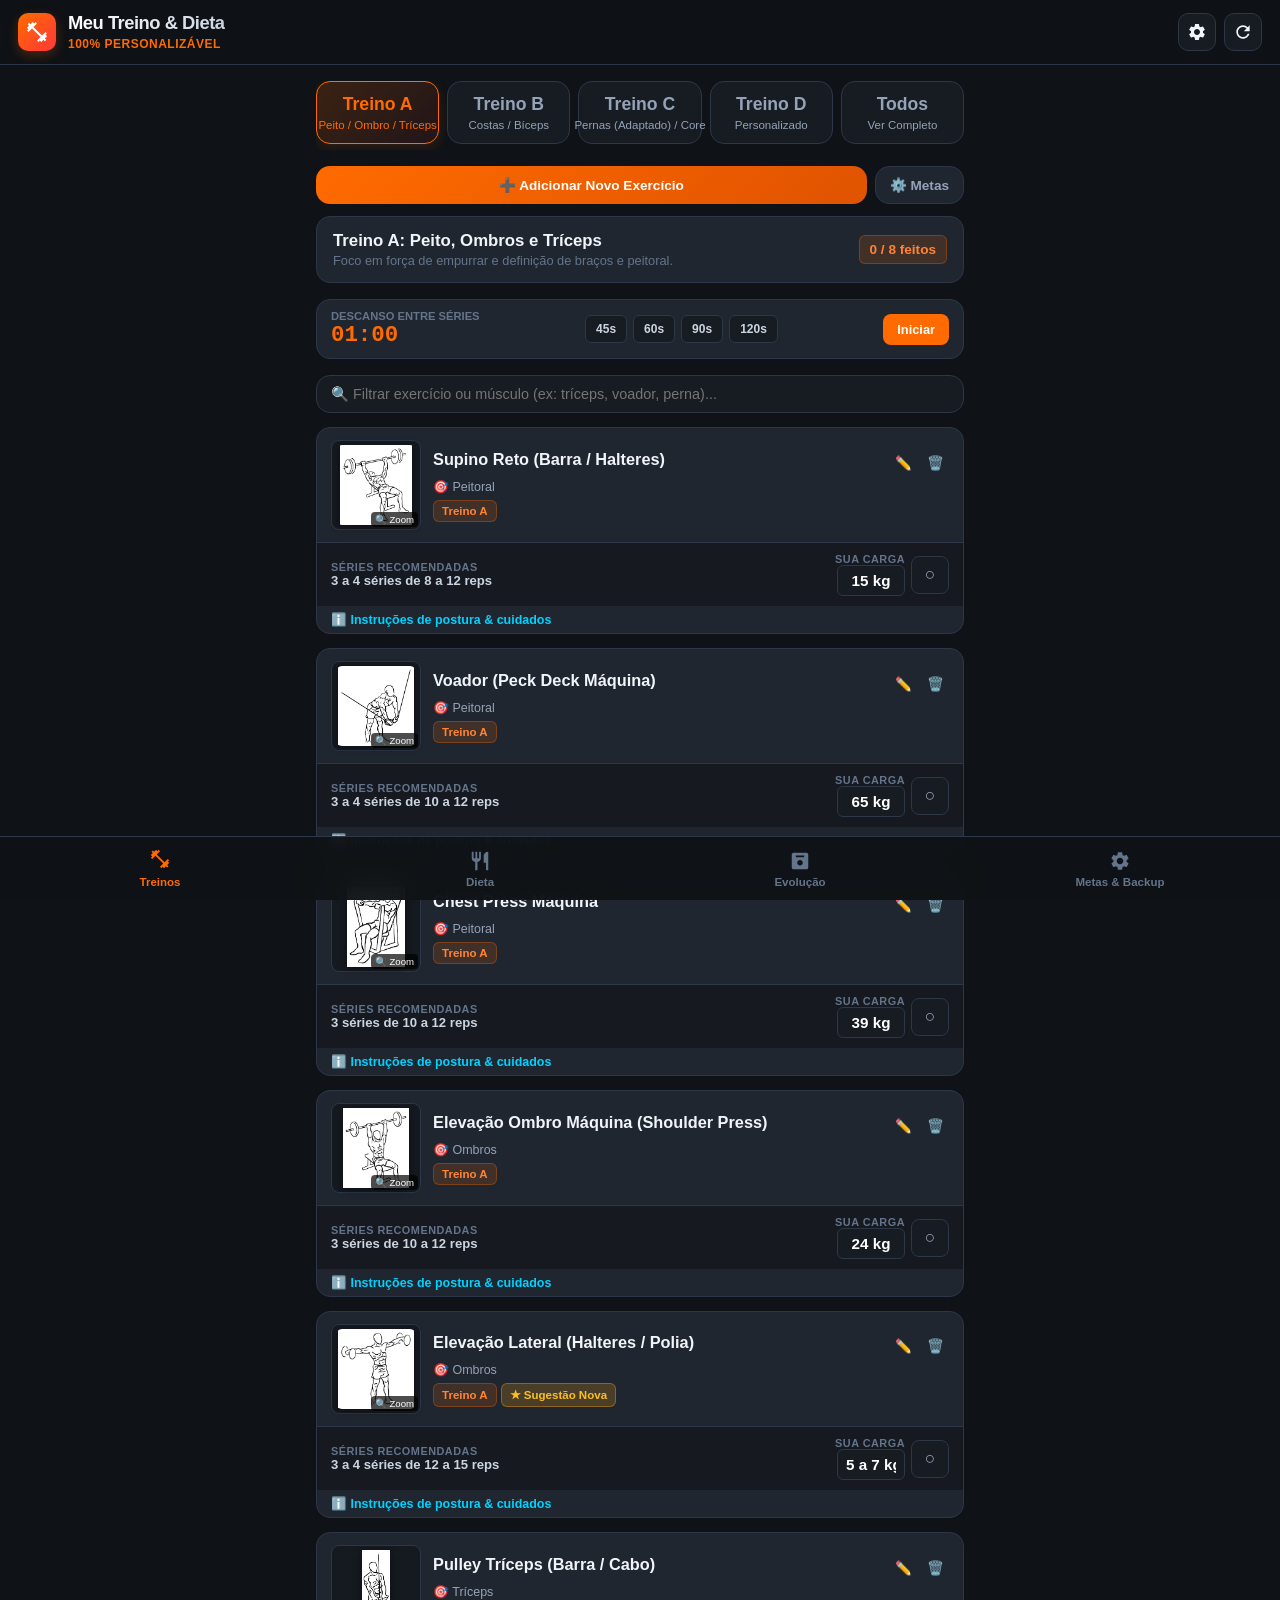
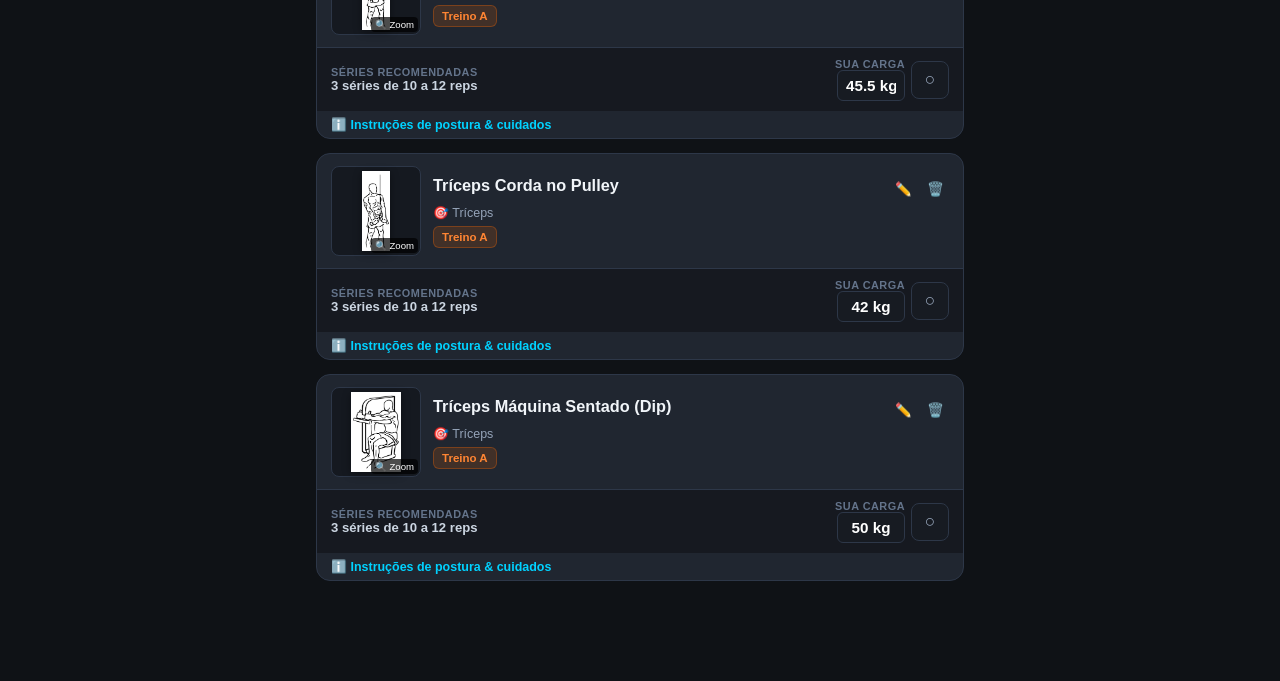
==== commit f52467c7: "Adiciona 23 ilustracoes anatomicas realistas nos cards e modais dos exercicios (estilo EvolutionFit)" ====
--- a/index.html
+++ b/index.html
@@ -11,7 +11,7 @@
   <meta name="apple-mobile-web-app-status-bar-style" content="black-translucent">
   <link rel="icon" type="image/svg+xml" href="icon.svg">
   
-  <link rel="stylesheet" href="style.css?v=2">
+  <link rel="stylesheet" href="style.css?v=3">
 </head>
 <body>
 
@@ -432,6 +432,6 @@
     </button>
   </nav>
 
-  <script src="app.js?v=2"></script>
+  <script src="app.js?v=3"></script>
 </body>
 </html>
--- a/style.css
+++ b/style.css
@@ -1067,3 +1067,20 @@
   align-items: center;
   gap: 6px;
 }
+
+/* Ajuste para Imagens Anatômicas Reais nos Cards */
+.exercise-thumb img.exercise-img {
+  width: 100%;
+  height: 100%;
+  object-fit: contain;
+  border-radius: 6px;
+  filter: drop-shadow(0 2px 4px rgba(0,0,0,0.4));
+}
+
+.modal-img-container img.modal-exercise-img {
+  max-height: 200px;
+  max-width: 100%;
+  object-fit: contain;
+  border-radius: 8px;
+  filter: drop-shadow(0 4px 10px rgba(0,0,0,0.6));
+}
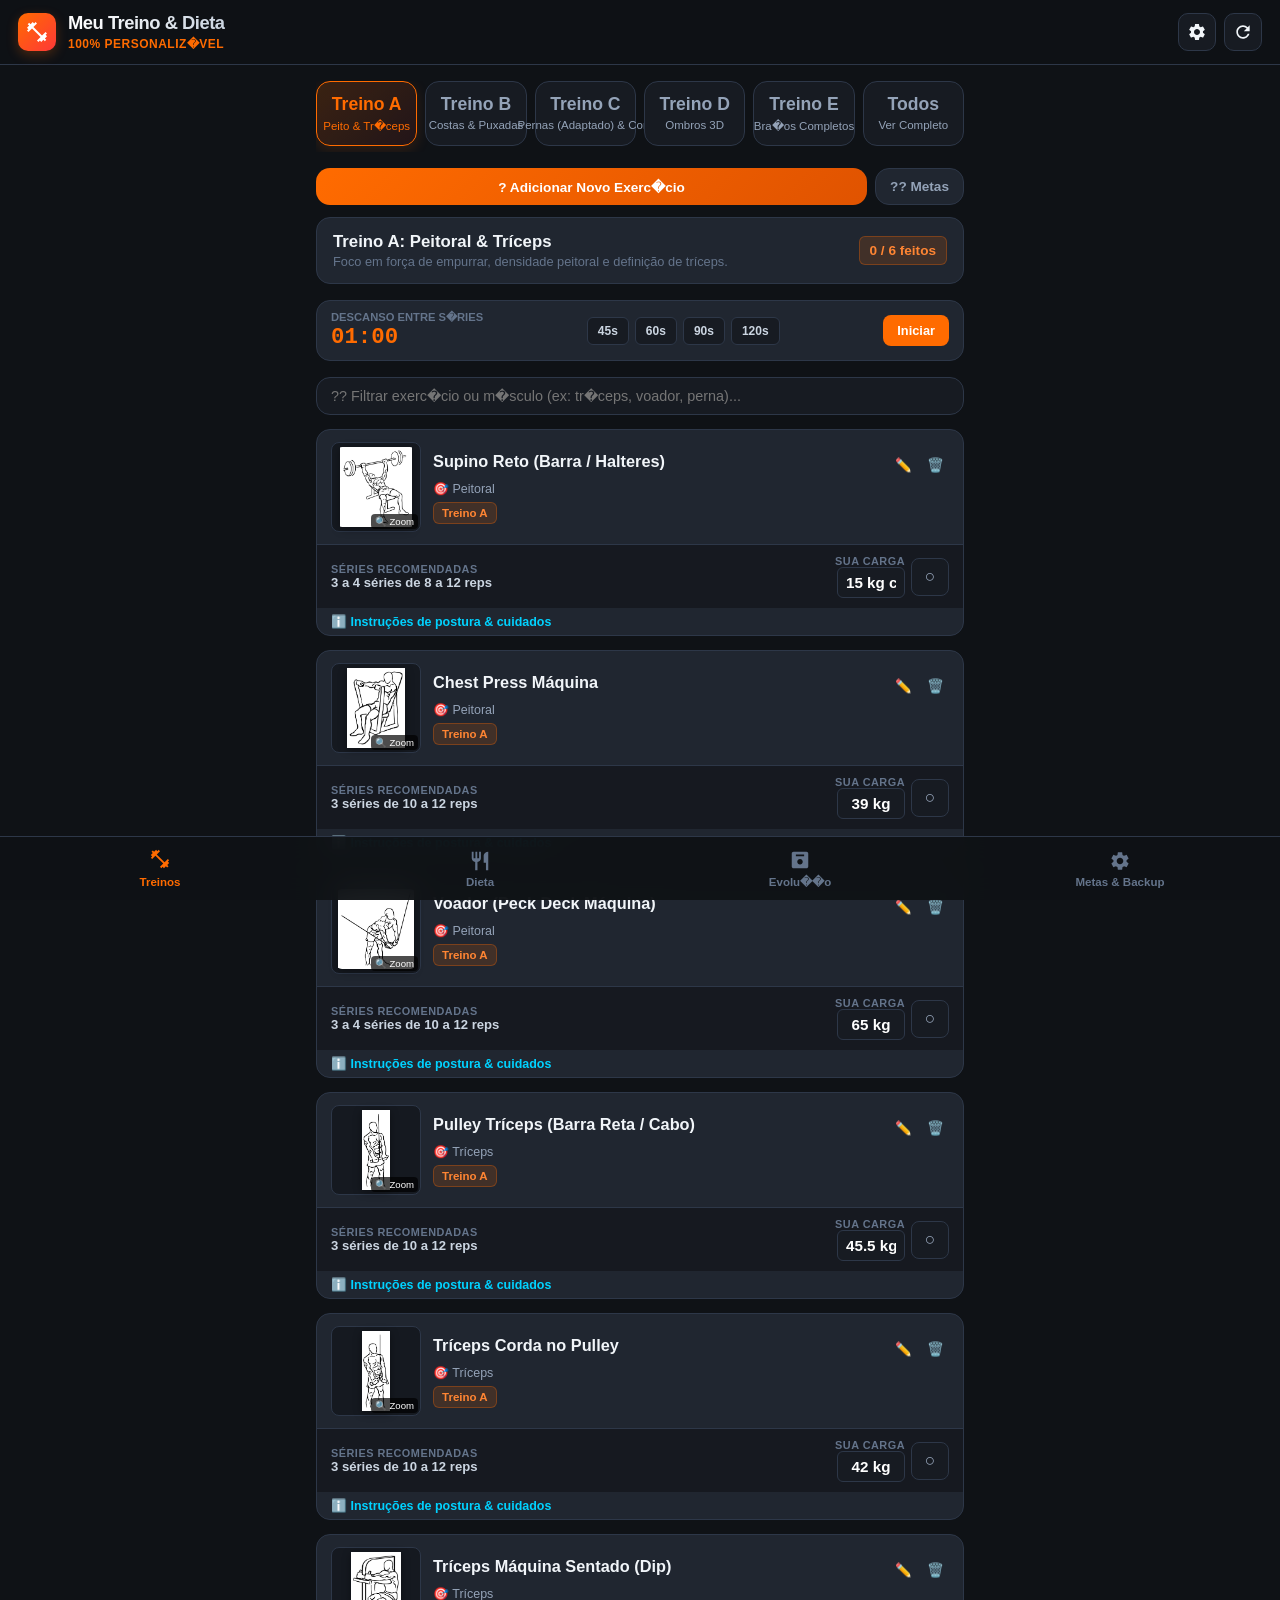
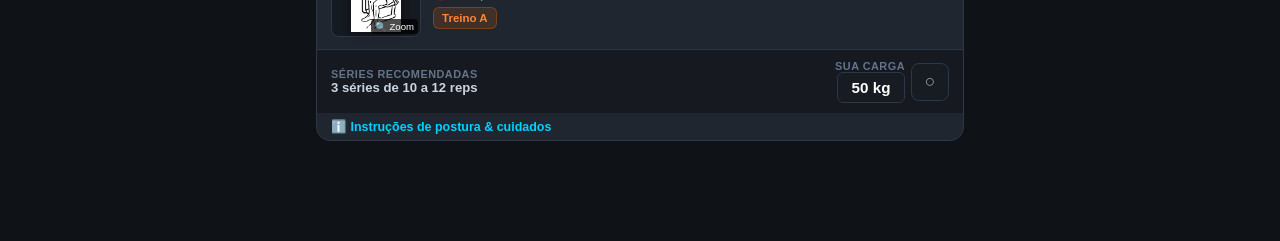
==== commit 3c8a6b1f: "Implementa divisao de 5 dias ABCDE e adiciona todas as ilustracoes anatomicas no padrao oficial" ====
--- a/index.html
+++ b/index.html
@@ -1,9 +1,9 @@
-﻿<!DOCTYPE html>
+<!DOCTYPE html>
 <html lang="pt-BR">
 <head>
   <meta charset="UTF-8">
   <meta name="viewport" content="width=device-width, initial-scale=1.0, maximum-scale=1.0, user-scalable=no">
-  <title>Meu Treino & Dieta - Personalizável</title>
+  <title>Meu Treino & Dieta - Personaliz�vel</title>
   
   <link rel="manifest" href="manifest.json">
   <meta name="theme-color" content="#0F1216">
@@ -11,7 +11,7 @@
   <meta name="apple-mobile-web-app-status-bar-style" content="black-translucent">
   <link rel="icon" type="image/svg+xml" href="icon.svg">
   
-  <link rel="stylesheet" href="style.css?v=3">
+  <link rel="stylesheet" href="style.css?v=5">
 </head>
 <body>
 
@@ -23,14 +23,14 @@
       </div>
       <div class="brand-title">
         <h1>Meu Treino & Dieta</h1>
-        <span>100% Personalizável</span>
+        <span>100% Personaliz�vel</span>
       </div>
     </div>
     <div class="header-actions">
       <button class="btn-icon" onclick="openGoalsModal()" title="Personalizar minhas metas e objetivos">
         <svg width="20" height="20" viewBox="0 0 24 24" fill="currentColor"><path d="M19.14 12.94c.04-.3.06-.61.06-.94 0-.32-.02-.64-.07-.94l2.03-1.58c.18-.14.23-.41.12-.61l-1.92-3.32c-.12-.22-.37-.29-.59-.22l-2.39.96c-.5-.38-1.03-.7-1.62-.94l-.36-2.54c-.04-.24-.24-.41-.48-.41h-3.84c-.24 0-.43.17-.47.41l-.36 2.54c-.59.24-1.13.57-1.62.94l-2.39-.96c-.22-.08-.47 0-.59.22L2.74 8.87c-.12.21-.08.47.12.61l2.03 1.58c-.05.3-.09.63-.09.94s.02.64.07.94l-2.03 1.58c-.18.14-.23.41-.12.61l1.92 3.32c.12.22.37.29.59.22l2.39-.96c.5.38 1.03.7 1.62.94l.36 2.54c.05.24.24.41.48.41h3.84c.24 0 .44-.17.47-.41l.36-2.54c.59-.24 1.13-.56 1.62-.94l2.39.96c.22.08.47 0 .59-.22l1.92-3.32c.12-.22.07-.47-.12-.61l-2.01-1.58zM12 15.6c-1.98 0-3.6-1.62-3.6-3.6s1.62-3.6 3.6-3.6 3.6 1.62 3.6 3.6-1.62 3.6-3.6 3.6z"/></svg>
       </button>
-      <button class="btn-icon" onclick="resetWorkoutCheckmarks()" title="Reiniciar checklist de exercícios de hoje">
+      <button class="btn-icon" onclick="resetWorkoutCheckmarks()" title="Reiniciar checklist de exerc�cios de hoje">
         <svg width="20" height="20" viewBox="0 0 24 24" fill="currentColor"><path d="M17.65 6.35C16.2 4.9 14.21 4 12 4c-4.42 0-7.99 3.58-7.99 8s3.57 8 7.99 8c3.73 0 6.84-2.55 7.73-6h-2.08c-.82 2.33-3.04 4-5.65 4-3.31 0-6-2.69-6-6s2.69-6 6-6c1.66 0 3.14.69 4.22 1.78L13 11h7V4l-2.35 2.35z"/></svg>
       </button>
     </div>
@@ -43,23 +43,27 @@
     <!-- ========================================== -->
     <section id="view-workouts" class="view-section active">
       
-      <!-- Seletor de Treinos (A, B, C, D, Todos) -->
+      <!-- Seletor de Treinos (A, B, C, D, E, Todos) -->
       <div class="workout-selector">
         <button class="workout-tab-btn active" data-category="A" onclick="switchWorkoutTab('A')">
           <span class="tab-tag">Treino A</span>
-          <span class="tab-desc">Peito / Ombro / Tríceps</span>
+          <span class="tab-desc">Peito & Tr�ceps</span>
         </button>
         <button class="workout-tab-btn" data-category="B" onclick="switchWorkoutTab('B')">
           <span class="tab-tag">Treino B</span>
-          <span class="tab-desc">Costas / Bíceps</span>
+          <span class="tab-desc">Costas & Puxadas</span>
         </button>
         <button class="workout-tab-btn" data-category="C" onclick="switchWorkoutTab('C')">
           <span class="tab-tag">Treino C</span>
-          <span class="tab-desc">Pernas (Adaptado) / Core</span>
+          <span class="tab-desc">Pernas (Adaptado) & Core</span>
         </button>
         <button class="workout-tab-btn" data-category="D" onclick="switchWorkoutTab('D')">
           <span class="tab-tag">Treino D</span>
-          <span class="tab-desc">Personalizado</span>
+          <span class="tab-desc">Ombros 3D</span>
+        </button>
+        <button class="workout-tab-btn" data-category="E" onclick="switchWorkoutTab('E')">
+          <span class="tab-tag">Treino E</span>
+          <span class="tab-desc">Bra�os Completos</span>
         </button>
         <button class="workout-tab-btn" data-category="ALL" onclick="switchWorkoutTab('ALL')">
           <span class="tab-tag">Todos</span>
@@ -67,32 +71,32 @@
         </button>
       </div>
 
-      <!-- Barra de Ações Rápidas (Adicionar Exercício) -->
+      <!-- Barra de A��es R�pidas (Adicionar Exerc�cio) -->
       <div class="action-banner-row">
         <button class="btn-primary-action" onclick="openExerciseFormModal()">
-          <span>➕ Adicionar Novo Exercício</span>
+          <span>? Adicionar Novo Exerc�cio</span>
         </button>
         <button class="btn-secondary-action" onclick="openGoalsModal()">
-          <span>⚙️ Metas</span>
-        </button>
-      </div>
-
-      <!-- Alerta de Segurança Biomecânica da Perna -->
+          <span>?? Metas</span>
+        </button>
+      </div>
+
+      <!-- Alerta de Seguran�a Biomec�nica da Perna -->
       <div class="special-alert-card" id="polio-safe-alert" style="display: none;">
-        <div class="alert-icon">🛡️</div>
+        <div class="alert-icon">???</div>
         <div>
-          <h4>Biomecânica Segura & Adaptada</h4>
-          <p>Treino elaborado com <strong>100% de máquinas com apoio e encosto total</strong>. Sem riscos de queda, perda de equilíbrio ou sobrecarga articular perigosa. Cargas leves e foco em contração muscular controlada.</p>
+          <h4>Biomec�nica Segura & Adaptada</h4>
+          <p>Treino elaborado com <strong>100% de m�quinas com apoio e encosto total</strong>. Sem riscos de queda, perda de equil�brio ou sobrecarga articular perigosa. Cargas leves e foco em contra��o muscular controlada.</p>
         </div>
       </div>
 
       <!-- Resumo do Treino Selecionado -->
       <div class="workout-summary-card" id="workout-summary-content"></div>
 
-      <!-- Cronômetro Rápido de Descanso -->
+      <!-- Cron�metro R�pido de Descanso -->
       <div class="quick-timer-bar">
         <div>
-          <span style="font-size:0.7rem; color:var(--text-muted); font-weight:700; display:block;">DESCANSO ENTRE SÉRIES</span>
+          <span style="font-size:0.7rem; color:var(--text-muted); font-weight:700; display:block;">DESCANSO ENTRE S�RIES</span>
           <div class="timer-display" id="timer-display-val">01:00</div>
         </div>
         <div class="timer-presets">
@@ -106,15 +110,15 @@
 
       <!-- Filtro de Busca -->
       <div class="search-filter-box">
-        <input type="text" id="search-input" class="search-input" placeholder="🔍 Filtrar exercício ou músculo (ex: tríceps, voador, perna)..." oninput="renderExerciseList()">
-      </div>
-
-      <!-- Lista de Exercícios -->
+        <input type="text" id="search-input" class="search-input" placeholder="?? Filtrar exerc�cio ou m�sculo (ex: tr�ceps, voador, perna)..." oninput="renderExerciseList()">
+      </div>
+
+      <!-- Lista de Exerc�cios -->
       <div class="exercise-list" id="exercise-list-container"></div>
     </section>
 
     <!-- ========================================== -->
-    <!-- VIEW 2: DIETA & NUTRIÇÃO                   -->
+    <!-- VIEW 2: DIETA & NUTRI��O                   -->
     <!-- ========================================== -->
     <section id="view-nutrition" class="view-section">
       <div class="nutrition-header">
@@ -125,7 +129,7 @@
               Ajustado conforme suas metas de calorias e macros
             </p>
           </div>
-          <button class="btn-card-small" style="background:var(--bg-secondary); color:#fff; width:34px; height:34px;" onclick="openGoalsModal()" title="Editar metas de macros">⚙️</button>
+          <button class="btn-card-small" style="background:var(--bg-secondary); color:#fff; width:34px; height:34px;" onclick="openGoalsModal()" title="Editar metas de macros">??</button>
         </div>
 
         <div class="macro-ring-container">
@@ -134,7 +138,7 @@
             <div class="macro-val" id="macro-calories-val">2.650</div>
           </div>
           <div class="macro-box protein">
-            <div class="macro-name">Proteína</div>
+            <div class="macro-name">Prote�na</div>
             <div class="macro-val" id="macro-protein-val">145g</div>
           </div>
           <div class="macro-box carbs">
@@ -148,36 +152,36 @@
         </div>
       </div>
 
-      <!-- Contador de Água Interativo -->
+      <!-- Contador de �gua Interativo -->
       <div class="water-card">
         <div class="water-info">
-          <h4>💧 Hidratação Diária</h4>
+          <h4>?? Hidrata��o Di�ria</h4>
           <p id="water-count">0 ml / 3.000 ml</p>
         </div>
         <div class="water-controls">
           <button class="btn-water" onclick="addWater(250)" title="Adicionar 250ml">+250ml</button>
           <button class="btn-water" onclick="addWater(500)" title="Adicionar 500ml">+500ml</button>
-          <button class="btn-icon" style="height:34px; width:34px;" onclick="resetWater()" title="Zerar água do dia">↺</button>
-        </div>
-      </div>
-
-      <!-- Refeições Diárias -->
+          <button class="btn-icon" style="height:34px; width:34px;" onclick="resetWater()" title="Zerar �gua do dia">?</button>
+        </div>
+      </div>
+
+      <!-- Refei��es Di�rias -->
       <div id="nutrition-meals-container"></div>
     </section>
 
     <!-- ========================================== -->
-    <!-- VIEW 3: EVOLUÇÃO E METAS DE PESO           -->
+    <!-- VIEW 3: EVOLU��O E METAS DE PESO           -->
     <!-- ========================================== -->
     <section id="view-progress" class="view-section">
       <div class="progress-card">
         <div style="display:flex; justify-content:space-between; align-items:center;">
-          <h2 style="font-size:1.2rem; font-weight:800;">Evolução de Peso Corporal</h2>
+          <h2 style="font-size:1.2rem; font-weight:800;">Evolu��o de Peso Corporal</h2>
           <button class="btn-secondary-action" style="padding:6px 10px; font-size:0.75rem;" onclick="openGoalsModal()">
-            ⚙️ Alterar Metas
+            ?? Alterar Metas
           </button>
         </div>
         <p style="font-size:0.8rem; color:var(--text-secondary); margin-top:4px;">
-          Foco em ganho limpo e definição muscular constante.
+          Foco em ganho limpo e defini��o muscular constante.
         </p>
 
         <div style="display:flex; justify-content:space-between; align-items:baseline; margin-top:16px;">
@@ -199,7 +203,7 @@
           <div class="progress-bar-fill" id="weight-progress-fill" style="width: 5%;"></div>
         </div>
         <div style="font-size:0.75rem; color:var(--text-muted); text-align:right;" id="weight-percent-text">
-          0% concluído
+          0% conclu�do
         </div>
 
         <div style="margin-top:20px; border-top:1px solid var(--border-color); padding-top:14px;">
@@ -211,7 +215,7 @@
         </div>
 
         <div style="margin-top:20px;">
-          <h4 style="font-size:0.85rem; color:var(--text-muted); text-transform:uppercase;">Histórico de Pesagens</h4>
+          <h4 style="font-size:0.85rem; color:var(--text-muted); text-transform:uppercase;">Hist�rico de Pesagens</h4>
           <div class="weight-history-list" id="weight-history-list"></div>
         </div>
       </div>
@@ -222,15 +226,15 @@
     <!-- ========================================== -->
     <section id="view-settings" class="view-section">
       <div class="progress-card">
-        <h2 style="font-size:1.25rem; font-weight:800; color:var(--accent-primary); margin-bottom:6px;">Personalização & Backup</h2>
+        <h2 style="font-size:1.25rem; font-weight:800; color:var(--accent-primary); margin-bottom:6px;">Personaliza��o & Backup</h2>
         <p style="font-size:0.82rem; color:var(--text-secondary); margin-bottom:16px;">
-          Personalize todos os seus objetivos e faça backup dos seus dados para nunca perder nada.
+          Personalize todos os seus objetivos e fa�a backup dos seus dados para nunca perder nada.
         </p>
 
         <div class="settings-section-card">
-          <div class="settings-section-title">🎯 Ajustar Meus Objetivos e Metas</div>
+          <div class="settings-section-title">?? Ajustar Meus Objetivos e Metas</div>
           <p style="font-size:0.82rem; color:#CBD5E1; margin-bottom:12px; line-height:1.4;">
-            Você pode alterar o peso alvo (ex: subir a meta para 78kg ou ajustar calorias e macros quando o nutricionista passar novas orientações).
+            Voc� pode alterar o peso alvo (ex: subir a meta para 78kg ou ajustar calorias e macros quando o nutricionista passar novas orienta��es).
           </p>
           <button class="btn-primary-action" onclick="openGoalsModal()">
             Editar Minhas Metas & Perfil
@@ -238,25 +242,25 @@
         </div>
 
         <div class="settings-section-card">
-          <div class="settings-section-title">💾 Backup dos Seus Treinos e Histórico</div>
+          <div class="settings-section-title">?? Backup dos Seus Treinos e Hist�rico</div>
           <p style="font-size:0.82rem; color:#CBD5E1; margin-bottom:12px; line-height:1.4;">
-            Salve todos os seus exercícios customizados, histórico de pesos e cargas em um arquivo de backup para restaurar quando quiser.
+            Salve todos os seus exerc�cios customizados, hist�rico de pesos e cargas em um arquivo de backup para restaurar quando quiser.
           </p>
           <div style="display:flex; gap:8px;">
             <button class="btn-secondary-action" style="flex:1;" onclick="exportBackup()">
-              📥 Baixar Backup
+              ?? Baixar Backup
             </button>
             <button class="btn-secondary-action" style="flex:1;" onclick="triggerImportBackup()">
-              📤 Restaurar Backup
+              ?? Restaurar Backup
             </button>
             <input type="file" id="backup-file-input" style="display:none;" accept=".json" onchange="handleImportBackup(event)">
           </div>
         </div>
 
         <div class="settings-section-card">
-          <div class="settings-section-title">📱 Dica de Atalho no Celular</div>
+          <div class="settings-section-title">?? Dica de Atalho no Celular</div>
           <p style="font-size:0.82rem; color:#CBD5E1; line-height:1.4;">
-            Para ter o ícone na tela do seu celular, abra <code>https://nilton-lysardo.github.io/meu-treino/</code> no Chrome, toque nos 3 pontinhos e selecione <strong>"Instalar aplicativo"</strong> ou <strong>"Adicionar à tela inicial"</strong>.
+            Para ter o �cone na tela do seu celular, abra <code>https://nilton-lysardo.github.io/meu-treino/</code> no Chrome, toque nos 3 pontinhos e selecione <strong>"Instalar aplicativo"</strong> ou <strong>"Adicionar � tela inicial"</strong>.
           </p>
         </div>
       </div>
@@ -264,40 +268,41 @@
 
   </main>
 
-  <!-- MODAL 1: FORMULÁRIO DE ADICIONAR / EDITAR EXERCÍCIO -->
+  <!-- MODAL 1: FORMUL�RIO DE ADICIONAR / EDITAR EXERC�CIO -->
   <div class="modal-overlay" id="exercise-form-modal" onclick="closeExerciseFormModal()">
     <div class="modal-content" onclick="event.stopPropagation()">
-      <button class="modal-close-btn" onclick="closeExerciseFormModal()">✕</button>
+      <button class="modal-close-btn" onclick="closeExerciseFormModal()">?</button>
       <h3 id="form-modal-title" style="font-size:1.15rem; font-weight:800; margin-bottom:14px; color:var(--accent-primary);"></h3>
       
       <form onsubmit="saveExerciseFromForm(event)">
         <input type="hidden" id="form-exercise-id">
 
         <div class="form-group">
-          <label class="form-label">Nome do Exercício</label>
-          <input type="text" id="form-exercise-name" class="form-input" placeholder="Ex: Tríceps Testa na Barra W" required>
+          <label class="form-label">Nome do Exerc�cio</label>
+          <input type="text" id="form-exercise-name" class="form-input" placeholder="Ex: Tr�ceps Testa na Barra W" required>
         </div>
 
         <div class="form-row">
           <div class="form-group">
             <label class="form-label">Treino</label>
             <select id="form-exercise-category" class="form-select">
-              <option value="A">Treino A (Peito / Ombro / Tríceps)</option>
-              <option value="B">Treino B (Costas / Bíceps)</option>
-              <option value="C">Treino C (Pernas / Core)</option>
-              <option value="D">Treino D (Personalizado)</option>
+              <option value="A">Treino A (Peitoral & Tr�ceps)</option>
+              <option value="B">Treino B (Costas & Puxadas)</option>
+              <option value="C">Treino C (Pernas Seguras & Abd�men)</option>
+              <option value="D">Treino D (Ombros 3D & Postura)</option>
+              <option value="E">Treino E (Bra�os Completos - B�ceps & Tr�ceps)</option>
             </select>
           </div>
           <div class="form-group">
-            <label class="form-label">Músculo Alvo</label>
+            <label class="form-label">M�sculo Alvo</label>
             <select id="form-exercise-group" class="form-select">
               <option value="Peitoral">Peitoral</option>
               <option value="Costas">Costas</option>
               <option value="Ombros">Ombros</option>
-              <option value="Bíceps">Bíceps</option>
-              <option value="Tríceps">Tríceps</option>
+              <option value="B�ceps">B�ceps</option>
+              <option value="Tr�ceps">Tr�ceps</option>
               <option value="Pernas">Pernas</option>
-              <option value="Abdômen & Core">Abdômen & Core</option>
+              <option value="Abd�men & Core">Abd�men & Core</option>
               <option value="Panturrilhas">Panturrilhas</option>
               <option value="Outro">Outro</option>
             </select>
@@ -310,26 +315,27 @@
             <input type="text" id="form-exercise-weight" class="form-input" placeholder="Ex: 20 kg">
           </div>
           <div class="form-group">
-            <label class="form-label">Séries & Repetições</label>
+            <label class="form-label">S�ries & Repeti��es</label>
             <input type="text" id="form-exercise-sets" class="form-input" placeholder="Ex: 3x 10 a 12 reps">
           </div>
         </div>
 
         <div class="form-group">
-          <label class="form-label">Ilustração / Tipo de Aparelho</label>
+          <label class="form-label">Ilustra��o / Tipo de Aparelho</label>
           <select id="form-exercise-icon" class="form-select">
-            <option value="generic_gym">🏋️ Halter Genérico</option>
+            <option value="generic_gym">??? Halter Gen�rico</option>
             <option value="bench_press">Supino / Barra</option>
-            <option value="chest_press">Chest Press Máquina</option>
+            <option value="chest_press">Chest Press M�quina</option>
             <option value="peck_deck">Voador / Peck Deck</option>
             <option value="shoulder_press">Shoulder Press / Ombros</option>
-            <option value="lateral_raise">Elevação Lateral</option>
+            <option value="lateral_raise">Eleva��o Lateral</option>
+            <option value="abducao_horizontal_ombro_polia">Abdu��o Horizontal na Polia</option>
             <option value="lat_pulldown">Puxada Alta (Lat Pulldown)</option>
             <option value="seated_row">Remada Sentada</option>
-            <option value="biceps_curl">Rosca Bíceps</option>
+            <option value="biceps_curl">Rosca B�ceps</option>
             <option value="hammer_curl">Rosca Martelo</option>
-            <option value="triceps_pulley">Tríceps Polia / Corda</option>
-            <option value="triceps_machine">Tríceps Máquina</option>
+            <option value="triceps_pulley">Tr�ceps Polia / Corda</option>
+            <option value="triceps_machine">Tr�ceps M�quina</option>
             <option value="leg_press">Leg Press (Apoio seguro)</option>
             <option value="leg_extension">Cadeira Extensora</option>
             <option value="leg_curl">Cadeira Flexora</option>
@@ -340,24 +346,24 @@
         </div>
 
         <div class="form-group">
-          <label class="form-label">Dicas de Postura & Execução</label>
+          <label class="form-label">Dicas de Postura & Execu��o</label>
           <textarea id="form-exercise-tip" class="form-textarea" placeholder="Descreva como executar com boa forma..."></textarea>
         </div>
 
         <div class="form-group">
-          <label class="form-label">Cuidados Anatômicos (Opcional)</label>
+          <label class="form-label">Cuidados Anat�micos (Opcional)</label>
           <input type="text" id="form-exercise-caution" class="form-input" placeholder="Ex: Cuidado com os cotovelos...">
         </div>
 
-        <button type="submit" class="btn-form-save">Salvar Exercício</button>
+        <button type="submit" class="btn-form-save">Salvar Exerc�cio</button>
       </form>
     </div>
   </div>
 
-  <!-- MODAL 2: FORMULÁRIO DE METAS & PERFIL -->
+  <!-- MODAL 2: FORMUL�RIO DE METAS & PERFIL -->
   <div class="modal-overlay" id="goals-modal" onclick="closeGoalsModal()">
     <div class="modal-content" onclick="event.stopPropagation()">
-      <button class="modal-close-btn" onclick="closeGoalsModal()">✕</button>
+      <button class="modal-close-btn" onclick="closeGoalsModal()">?</button>
       <h3 style="font-size:1.15rem; font-weight:800; margin-bottom:14px; color:var(--accent-primary);">Personalizar Meus Objetivos</h3>
 
       <form onsubmit="saveGoalsFromForm(event)">
@@ -373,13 +379,13 @@
         </div>
 
         <div class="form-group">
-          <label class="form-label">Meta Diária de Calorias (kcal)</label>
+          <label class="form-label">Meta Di�ria de Calorias (kcal)</label>
           <input type="number" id="goal-calories" class="form-input" placeholder="2650" required>
         </div>
 
         <div class="form-row">
           <div class="form-group">
-            <label class="form-label">Proteína (g)</label>
+            <label class="form-label">Prote�na (g)</label>
             <input type="number" id="goal-protein" class="form-input" placeholder="145" required>
           </div>
           <div class="form-group">
@@ -393,7 +399,7 @@
         </div>
 
         <div class="form-group">
-          <label class="form-label">Meta Diária de Água (ml)</label>
+          <label class="form-label">Meta Di�ria de �gua (ml)</label>
           <input type="number" step="100" id="goal-water" class="form-input" placeholder="3000" required>
         </div>
 
@@ -402,17 +408,17 @@
     </div>
   </div>
 
-  <!-- MODAL 3: ZOOM DE DETALHES DO EXERCÍCIO -->
+  <!-- MODAL 3: ZOOM DE DETALHES DO EXERC�CIO -->
   <div class="modal-overlay" id="exercise-modal" onclick="closeExerciseModal()">
     <div class="modal-content" onclick="event.stopPropagation()">
-      <button class="modal-close-btn" onclick="closeExerciseModal()">✕</button>
+      <button class="modal-close-btn" onclick="closeExerciseModal()">?</button>
       <h3 id="modal-title" style="font-size:1.15rem; font-weight:800; padding-right:30px;"></h3>
       <div class="modal-img-container" id="modal-img"></div>
       <div id="modal-desc"></div>
     </div>
   </div>
 
-  <!-- Barra de Navegação Inferior (Bottom Bar) -->
+  <!-- Barra de Navega��o Inferior (Bottom Bar) -->
   <nav class="bottom-nav">
     <button class="nav-item active" data-tab="workouts" onclick="navigateToTab('workouts')">
       <svg viewBox="0 0 24 24"><path d="M20.57 14.86L22 13.43L20.57 12L17 15.57L8.43 7L12 3.43L10.57 2L9.14 3.43L7.71 2L5.57 4.14L4.14 2.71L2.71 4.14L4.14 5.57L2 7.71L3.43 9.14L2 10.57L3.43 12L7 8.43L15.57 17L12 20.57L13.43 22L14.86 20.57L16.29 22L18.43 19.86L19.86 21.29L21.29 19.86L19.86 18.43L22 16.29L20.57 14.86Z"/></svg>
@@ -424,7 +430,7 @@
     </button>
     <button class="nav-item" data-tab="progress" onclick="navigateToTab('progress')">
       <svg viewBox="0 0 24 24"><path d="M19 3H5c-1.1 0-2 .9-2 2v14c0 1.1.9 2 2 2h14c1.1 0 2-.9 2-2V5c0-1.1-.9-2-2-2zm-7 14c-1.66 0-3-1.34-3-3s1.34-3 3-3 3 1.34 3 3-1.34 3-3 3zm4.5-9H7.5V6h9v2z"/></svg>
-      <span>Evolução</span>
+      <span>Evolu��o</span>
     </button>
     <button class="nav-item" data-tab="settings" onclick="navigateToTab('settings')">
       <svg viewBox="0 0 24 24"><path d="M19.14 12.94c.04-.3.06-.61.06-.94 0-.32-.02-.64-.07-.94l2.03-1.58c.18-.14.23-.41.12-.61l-1.92-3.32c-.12-.22-.37-.29-.59-.22l-2.39.96c-.5-.38-1.03-.7-1.62-.94l-.36-2.54c-.04-.24-.24-.41-.48-.41h-3.84c-.24 0-.43.17-.47.41l-.36 2.54c-.59.24-1.13.57-1.62.94l-2.39-.96c-.22-.08-.47 0-.59.22L2.74 8.87c-.12.21-.08.47.12.61l2.03 1.58c-.05.3-.09.63-.09.94s.02.64.07.94l-2.03 1.58c-.18.14-.23.41-.12.61l1.92 3.32c.12.22.37.29.59.22l2.39-.96c.5.38 1.03.7 1.62.94l.36 2.54c.05.24.24.41.48.41h3.84c.24 0 .44-.17.47-.41l.36-2.54c.59-.24 1.13-.56 1.62-.94l2.39.96c.22.08.47 0 .59-.22l1.92-3.32c.12-.22.07-.47-.12-.61l-2.01-1.58zM12 15.6c-1.98 0-3.6-1.62-3.6-3.6s1.62-3.6 3.6-3.6 3.6 1.62 3.6 3.6-1.62 3.6-3.6 3.6z"/></svg>
@@ -432,6 +438,6 @@
     </button>
   </nav>
 
-  <script src="app.js?v=3"></script>
+  <script src="app.js?v=5"></script>
 </body>
 </html>
--- a/style.css
+++ b/style.css
@@ -289,6 +289,7 @@
 .badge-orange { background: rgba(255,107,0,0.15); color: #FF8533; border: 1px solid rgba(255,107,0,0.3); }
 .badge-cyan { background: rgba(0,210,255,0.15); color: #00D2FF; border: 1px solid rgba(0,210,255,0.3); }
 .badge-green { background: rgba(16,185,129,0.15); color: #34D399; border: 1px solid rgba(16,185,129,0.3); }
+.badge-purple { background: rgba(168,85,247,0.15); color: #C084FC; border: 1px solid rgba(168,85,247,0.3); }
 .badge-new { background: rgba(245,158,11,0.2); color: #FBBF24; border: 1px solid rgba(245,158,11,0.4); }
 
 /* Filtro de busca */
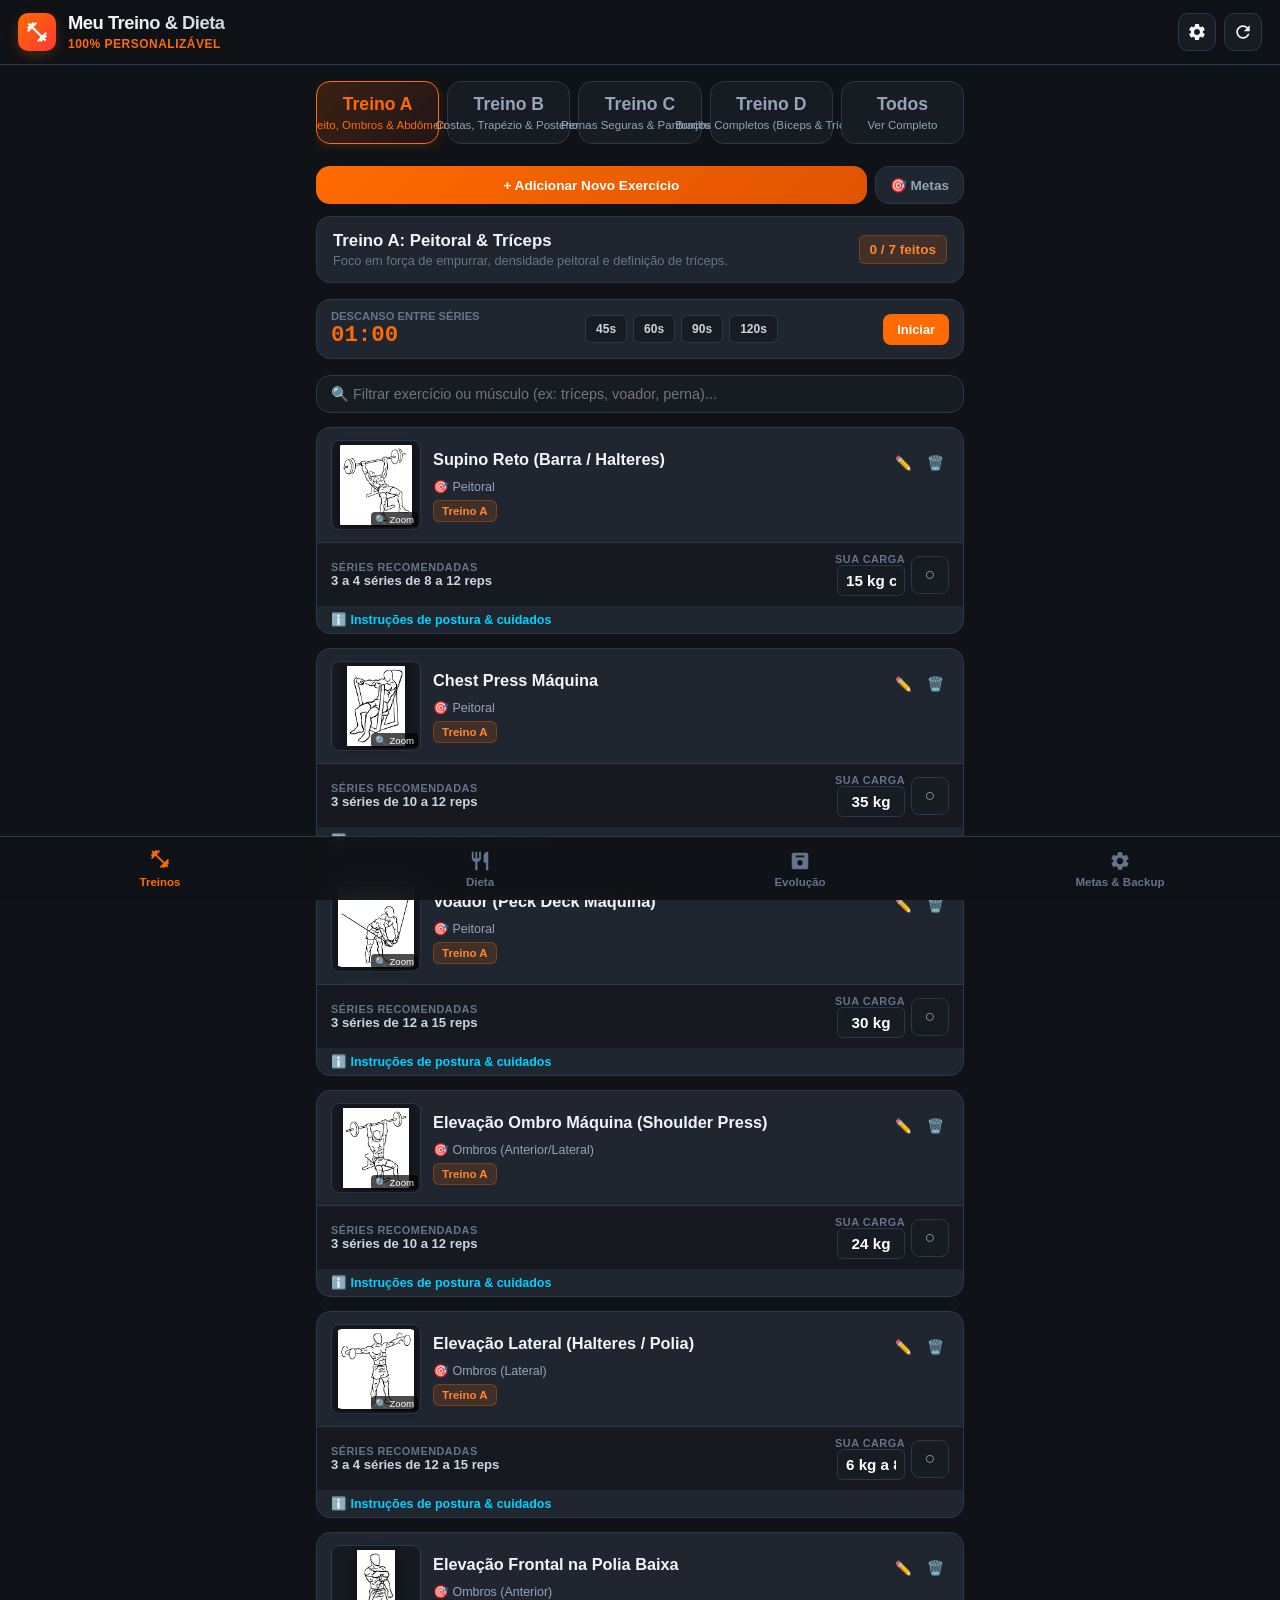
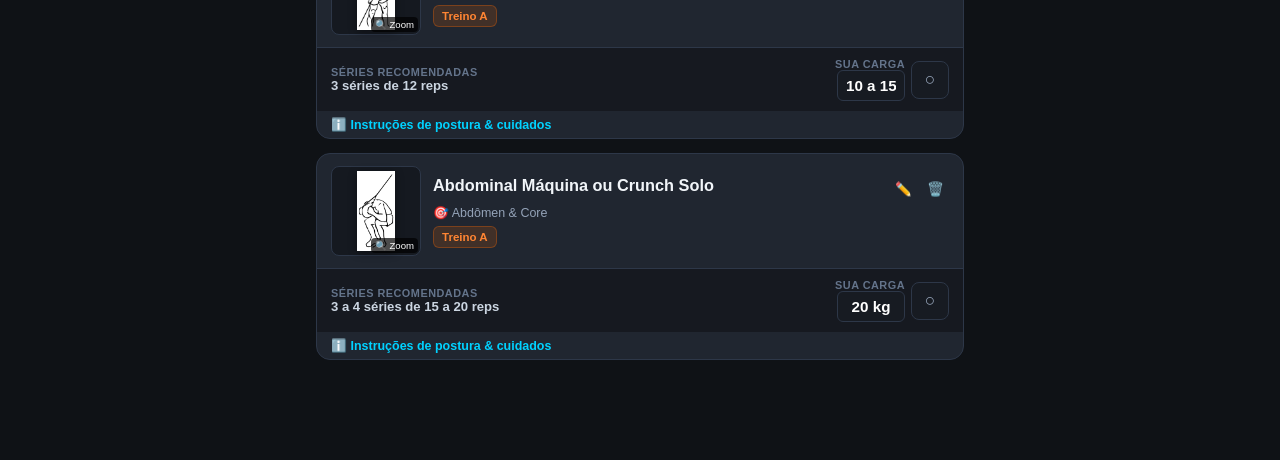
==== commit 805c54be: "Refatorar para 4 treinos semanais equilibrados (ABCD), padronizar ilustracoes e corrigir textos" ====
--- a/index.html
+++ b/index.html
@@ -3,7 +3,7 @@
 <head>
   <meta charset="UTF-8">
   <meta name="viewport" content="width=device-width, initial-scale=1.0, maximum-scale=1.0, user-scalable=no">
-  <title>Meu Treino & Dieta - Personaliz�vel</title>
+  <title>Meu Treino & Dieta - Personalizável</title>
   
   <link rel="manifest" href="manifest.json">
   <meta name="theme-color" content="#0F1216">
@@ -11,7 +11,7 @@
   <meta name="apple-mobile-web-app-status-bar-style" content="black-translucent">
   <link rel="icon" type="image/svg+xml" href="icon.svg">
   
-  <link rel="stylesheet" href="style.css?v=5">
+  <link rel="stylesheet" href="style.css?v=7">
 </head>
 <body>
 
@@ -23,14 +23,14 @@
       </div>
       <div class="brand-title">
         <h1>Meu Treino & Dieta</h1>
-        <span>100% Personaliz�vel</span>
+        <span>100% Personalizável</span>
       </div>
     </div>
     <div class="header-actions">
       <button class="btn-icon" onclick="openGoalsModal()" title="Personalizar minhas metas e objetivos">
         <svg width="20" height="20" viewBox="0 0 24 24" fill="currentColor"><path d="M19.14 12.94c.04-.3.06-.61.06-.94 0-.32-.02-.64-.07-.94l2.03-1.58c.18-.14.23-.41.12-.61l-1.92-3.32c-.12-.22-.37-.29-.59-.22l-2.39.96c-.5-.38-1.03-.7-1.62-.94l-.36-2.54c-.04-.24-.24-.41-.48-.41h-3.84c-.24 0-.43.17-.47.41l-.36 2.54c-.59.24-1.13.57-1.62.94l-2.39-.96c-.22-.08-.47 0-.59.22L2.74 8.87c-.12.21-.08.47.12.61l2.03 1.58c-.05.3-.09.63-.09.94s.02.64.07.94l-2.03 1.58c-.18.14-.23.41-.12.61l1.92 3.32c.12.22.37.29.59.22l2.39-.96c.5.38 1.03.7 1.62.94l.36 2.54c.05.24.24.41.48.41h3.84c.24 0 .44-.17.47-.41l.36-2.54c.59-.24 1.13-.56 1.62-.94l2.39.96c.22.08.47 0 .59-.22l1.92-3.32c.12-.22.07-.47-.12-.61l-2.01-1.58zM12 15.6c-1.98 0-3.6-1.62-3.6-3.6s1.62-3.6 3.6-3.6 3.6 1.62 3.6 3.6-1.62 3.6-3.6 3.6z"/></svg>
       </button>
-      <button class="btn-icon" onclick="resetWorkoutCheckmarks()" title="Reiniciar checklist de exerc�cios de hoje">
+      <button class="btn-icon" onclick="resetWorkoutCheckmarks()" title="Reiniciar checklist de exercícios de hoje">
         <svg width="20" height="20" viewBox="0 0 24 24" fill="currentColor"><path d="M17.65 6.35C16.2 4.9 14.21 4 12 4c-4.42 0-7.99 3.58-7.99 8s3.57 8 7.99 8c3.73 0 6.84-2.55 7.73-6h-2.08c-.82 2.33-3.04 4-5.65 4-3.31 0-6-2.69-6-6s2.69-6 6-6c1.66 0 3.14.69 4.22 1.78L13 11h7V4l-2.35 2.35z"/></svg>
       </button>
     </div>
@@ -43,27 +43,23 @@
     <!-- ========================================== -->
     <section id="view-workouts" class="view-section active">
       
-      <!-- Seletor de Treinos (A, B, C, D, E, Todos) -->
+      <!-- Seletor de Treinos (A, B, C, D, Todos) -->
       <div class="workout-selector">
         <button class="workout-tab-btn active" data-category="A" onclick="switchWorkoutTab('A')">
           <span class="tab-tag">Treino A</span>
-          <span class="tab-desc">Peito & Tr�ceps</span>
+          <span class="tab-desc">Peito, Ombros & Abdômen</span>
         </button>
         <button class="workout-tab-btn" data-category="B" onclick="switchWorkoutTab('B')">
           <span class="tab-tag">Treino B</span>
-          <span class="tab-desc">Costas & Puxadas</span>
+          <span class="tab-desc">Costas, Trapézio & Posterior</span>
         </button>
         <button class="workout-tab-btn" data-category="C" onclick="switchWorkoutTab('C')">
           <span class="tab-tag">Treino C</span>
-          <span class="tab-desc">Pernas (Adaptado) & Core</span>
+          <span class="tab-desc">Pernas Seguras & Panturrilhas</span>
         </button>
         <button class="workout-tab-btn" data-category="D" onclick="switchWorkoutTab('D')">
           <span class="tab-tag">Treino D</span>
-          <span class="tab-desc">Ombros 3D</span>
-        </button>
-        <button class="workout-tab-btn" data-category="E" onclick="switchWorkoutTab('E')">
-          <span class="tab-tag">Treino E</span>
-          <span class="tab-desc">Bra�os Completos</span>
+          <span class="tab-desc">Braços Completos (Bíceps & Tríceps)</span>
         </button>
         <button class="workout-tab-btn" data-category="ALL" onclick="switchWorkoutTab('ALL')">
           <span class="tab-tag">Todos</span>
@@ -71,32 +67,32 @@
         </button>
       </div>
 
-      <!-- Barra de A��es R�pidas (Adicionar Exerc�cio) -->
+      <!-- Barra de Ações Rápidas (Adicionar Exercício) -->
       <div class="action-banner-row">
         <button class="btn-primary-action" onclick="openExerciseFormModal()">
-          <span>? Adicionar Novo Exerc�cio</span>
+          <span>+ Adicionar Novo Exercício</span>
         </button>
         <button class="btn-secondary-action" onclick="openGoalsModal()">
-          <span>?? Metas</span>
-        </button>
-      </div>
-
-      <!-- Alerta de Seguran�a Biomec�nica da Perna -->
+          <span>🎯 Metas</span>
+        </button>
+      </div>
+
+      <!-- Alerta de Segurança Biomecânica da Perna -->
       <div class="special-alert-card" id="polio-safe-alert" style="display: none;">
-        <div class="alert-icon">???</div>
+        <div class="alert-icon">🛡️</div>
         <div>
-          <h4>Biomec�nica Segura & Adaptada</h4>
-          <p>Treino elaborado com <strong>100% de m�quinas com apoio e encosto total</strong>. Sem riscos de queda, perda de equil�brio ou sobrecarga articular perigosa. Cargas leves e foco em contra��o muscular controlada.</p>
+          <h4>Biomecânica Segura & Adaptada</h4>
+          <p>Treino elaborado com <strong>100% de máquinas com apoio e encosto total</strong>. Sem riscos de queda, perda de equilíbrio ou sobrecarga articular perigosa. Cargas leves e foco em contração muscular controlada.</p>
         </div>
       </div>
 
       <!-- Resumo do Treino Selecionado -->
       <div class="workout-summary-card" id="workout-summary-content"></div>
 
-      <!-- Cron�metro R�pido de Descanso -->
+      <!-- Cronômetro Rápido de Descanso -->
       <div class="quick-timer-bar">
         <div>
-          <span style="font-size:0.7rem; color:var(--text-muted); font-weight:700; display:block;">DESCANSO ENTRE S�RIES</span>
+          <span style="font-size:0.7rem; color:var(--text-muted); font-weight:700; display:block;">DESCANSO ENTRE SÉRIES</span>
           <div class="timer-display" id="timer-display-val">01:00</div>
         </div>
         <div class="timer-presets">
@@ -110,15 +106,15 @@
 
       <!-- Filtro de Busca -->
       <div class="search-filter-box">
-        <input type="text" id="search-input" class="search-input" placeholder="?? Filtrar exerc�cio ou m�sculo (ex: tr�ceps, voador, perna)..." oninput="renderExerciseList()">
-      </div>
-
-      <!-- Lista de Exerc�cios -->
+        <input type="text" id="search-input" class="search-input" placeholder="🔍 Filtrar exercício ou músculo (ex: tríceps, voador, perna)..." oninput="renderExerciseList()">
+      </div>
+
+      <!-- Lista de Exercícios -->
       <div class="exercise-list" id="exercise-list-container"></div>
     </section>
 
     <!-- ========================================== -->
-    <!-- VIEW 2: DIETA & NUTRI��O                   -->
+    <!-- VIEW 2: DIETA & NUTRIÇÃO                   -->
     <!-- ========================================== -->
     <section id="view-nutrition" class="view-section">
       <div class="nutrition-header">
@@ -129,7 +125,7 @@
               Ajustado conforme suas metas de calorias e macros
             </p>
           </div>
-          <button class="btn-card-small" style="background:var(--bg-secondary); color:#fff; width:34px; height:34px;" onclick="openGoalsModal()" title="Editar metas de macros">??</button>
+          <button class="btn-card-small" style="background:var(--bg-secondary); color:#fff; width:34px; height:34px;" onclick="openGoalsModal()" title="Editar metas de macros">⚙️</button>
         </div>
 
         <div class="macro-ring-container">
@@ -138,7 +134,7 @@
             <div class="macro-val" id="macro-calories-val">2.650</div>
           </div>
           <div class="macro-box protein">
-            <div class="macro-name">Prote�na</div>
+            <div class="macro-name">Proteína</div>
             <div class="macro-val" id="macro-protein-val">145g</div>
           </div>
           <div class="macro-box carbs">
@@ -152,36 +148,36 @@
         </div>
       </div>
 
-      <!-- Contador de �gua Interativo -->
+      <!-- Contador de Água Interativo -->
       <div class="water-card">
         <div class="water-info">
-          <h4>?? Hidrata��o Di�ria</h4>
+          <h4>💧 Hidratação Diária</h4>
           <p id="water-count">0 ml / 3.000 ml</p>
         </div>
         <div class="water-controls">
           <button class="btn-water" onclick="addWater(250)" title="Adicionar 250ml">+250ml</button>
           <button class="btn-water" onclick="addWater(500)" title="Adicionar 500ml">+500ml</button>
-          <button class="btn-icon" style="height:34px; width:34px;" onclick="resetWater()" title="Zerar �gua do dia">?</button>
-        </div>
-      </div>
-
-      <!-- Refei��es Di�rias -->
+          <button class="btn-icon" style="height:34px; width:34px;" onclick="resetWater()" title="Zerar água do dia">↺</button>
+        </div>
+      </div>
+
+      <!-- Refeições Diárias -->
       <div id="nutrition-meals-container"></div>
     </section>
 
     <!-- ========================================== -->
-    <!-- VIEW 3: EVOLU��O E METAS DE PESO           -->
+    <!-- VIEW 3: EVOLUÇÃO E METAS DE PESO           -->
     <!-- ========================================== -->
     <section id="view-progress" class="view-section">
       <div class="progress-card">
         <div style="display:flex; justify-content:space-between; align-items:center;">
-          <h2 style="font-size:1.2rem; font-weight:800;">Evolu��o de Peso Corporal</h2>
+          <h2 style="font-size:1.2rem; font-weight:800;">Evolução de Peso Corporal</h2>
           <button class="btn-secondary-action" style="padding:6px 10px; font-size:0.75rem;" onclick="openGoalsModal()">
-            ?? Alterar Metas
+            🎯 Alterar Metas
           </button>
         </div>
         <p style="font-size:0.8rem; color:var(--text-secondary); margin-top:4px;">
-          Foco em ganho limpo e defini��o muscular constante.
+          Foco em ganho limpo e definição muscular constante.
         </p>
 
         <div style="display:flex; justify-content:space-between; align-items:baseline; margin-top:16px;">
@@ -203,7 +199,7 @@
           <div class="progress-bar-fill" id="weight-progress-fill" style="width: 5%;"></div>
         </div>
         <div style="font-size:0.75rem; color:var(--text-muted); text-align:right;" id="weight-percent-text">
-          0% conclu�do
+          0% concluído
         </div>
 
         <div style="margin-top:20px; border-top:1px solid var(--border-color); padding-top:14px;">
@@ -215,7 +211,7 @@
         </div>
 
         <div style="margin-top:20px;">
-          <h4 style="font-size:0.85rem; color:var(--text-muted); text-transform:uppercase;">Hist�rico de Pesagens</h4>
+          <h4 style="font-size:0.85rem; color:var(--text-muted); text-transform:uppercase;">Histórico de Pesagens</h4>
           <div class="weight-history-list" id="weight-history-list"></div>
         </div>
       </div>
@@ -226,15 +222,15 @@
     <!-- ========================================== -->
     <section id="view-settings" class="view-section">
       <div class="progress-card">
-        <h2 style="font-size:1.25rem; font-weight:800; color:var(--accent-primary); margin-bottom:6px;">Personaliza��o & Backup</h2>
+        <h2 style="font-size:1.25rem; font-weight:800; color:var(--accent-primary); margin-bottom:6px;">Personalização & Backup</h2>
         <p style="font-size:0.82rem; color:var(--text-secondary); margin-bottom:16px;">
-          Personalize todos os seus objetivos e fa�a backup dos seus dados para nunca perder nada.
+          Personalize todos os seus objetivos e faça backup dos seus dados para nunca perder nada.
         </p>
 
         <div class="settings-section-card">
-          <div class="settings-section-title">?? Ajustar Meus Objetivos e Metas</div>
+          <div class="settings-section-title">🎯 Ajustar Meus Objetivos e Metas</div>
           <p style="font-size:0.82rem; color:#CBD5E1; margin-bottom:12px; line-height:1.4;">
-            Voc� pode alterar o peso alvo (ex: subir a meta para 78kg ou ajustar calorias e macros quando o nutricionista passar novas orienta��es).
+            Você pode alterar o peso alvo (ex: subir a meta para 78kg ou ajustar calorias e macros quando o nutricionista passar novas orientações).
           </p>
           <button class="btn-primary-action" onclick="openGoalsModal()">
             Editar Minhas Metas & Perfil
@@ -242,25 +238,34 @@
         </div>
 
         <div class="settings-section-card">
-          <div class="settings-section-title">?? Backup dos Seus Treinos e Hist�rico</div>
+          <div class="settings-section-title">💾 Backup dos Seus Treinos e Histórico</div>
           <p style="font-size:0.82rem; color:#CBD5E1; margin-bottom:12px; line-height:1.4;">
-            Salve todos os seus exerc�cios customizados, hist�rico de pesos e cargas em um arquivo de backup para restaurar quando quiser.
+            Salve todos os seus exercícios customizados, histórico de pesos e cargas em um arquivo de backup para restaurar quando quiser.
           </p>
           <div style="display:flex; gap:8px;">
             <button class="btn-secondary-action" style="flex:1;" onclick="exportBackup()">
-              ?? Baixar Backup
+              ⬇️ Baixar Backup
             </button>
             <button class="btn-secondary-action" style="flex:1;" onclick="triggerImportBackup()">
-              ?? Restaurar Backup
+              ⬆️ Restaurar Backup
             </button>
             <input type="file" id="backup-file-input" style="display:none;" accept=".json" onchange="handleImportBackup(event)">
           </div>
         </div>
 
-        <div class="settings-section-card">
-          <div class="settings-section-title">?? Dica de Atalho no Celular</div>
+                <div class="settings-section-card">
+          <div class="settings-section-title">🔄 Restaurar Treino Oficial (4 Dias)</div>
+          <p style="font-size:0.82rem; color:#CBD5E1; margin-bottom:12px; line-height:1.4;">
+            Restaura a divisão equilibrada oficial de 4 dias (A, B, C, D) com todos os 30 exercícios ilustrados e sem repetições no mesmo dia. Suas cargas salvas serão mantidas!
+          </p>
+          <button class="btn-secondary-action" style="width:100%; border-color:var(--accent-primary); color:var(--accent-primary);" onclick="resetToDefault4DayPlan()">
+            Carregar Divisão Oficial de 4 Dias (ABCD)
+          </button>
+        </div>
+<div class="settings-section-card">
+          <div class="settings-section-title">💡 Dica de Atalho no Celular</div>
           <p style="font-size:0.82rem; color:#CBD5E1; line-height:1.4;">
-            Para ter o �cone na tela do seu celular, abra <code>https://nilton-lysardo.github.io/meu-treino/</code> no Chrome, toque nos 3 pontinhos e selecione <strong>"Instalar aplicativo"</strong> ou <strong>"Adicionar � tela inicial"</strong>.
+            Para ter o ícone na tela do seu celular, abra <code>https://nilton-lysardo.github.io/meu-treino/</code> no Chrome, toque nos 3 pontinhos e selecione <strong>"Instalar aplicativo"</strong> ou <strong>"Adicionar à tela inicial"</strong>.
           </p>
         </div>
       </div>
@@ -268,41 +273,40 @@
 
   </main>
 
-  <!-- MODAL 1: FORMUL�RIO DE ADICIONAR / EDITAR EXERC�CIO -->
+  <!-- MODAL 1: FORMULÁRIO DE ADICIONAR / EDITAR EXERCÍCIO -->
   <div class="modal-overlay" id="exercise-form-modal" onclick="closeExerciseFormModal()">
     <div class="modal-content" onclick="event.stopPropagation()">
-      <button class="modal-close-btn" onclick="closeExerciseFormModal()">?</button>
+      <button class="modal-close-btn" onclick="closeExerciseFormModal()">&times;</button>
       <h3 id="form-modal-title" style="font-size:1.15rem; font-weight:800; margin-bottom:14px; color:var(--accent-primary);"></h3>
       
       <form onsubmit="saveExerciseFromForm(event)">
         <input type="hidden" id="form-exercise-id">
 
         <div class="form-group">
-          <label class="form-label">Nome do Exerc�cio</label>
-          <input type="text" id="form-exercise-name" class="form-input" placeholder="Ex: Tr�ceps Testa na Barra W" required>
+          <label class="form-label">Nome do Exercício</label>
+          <input type="text" id="form-exercise-name" class="form-input" placeholder="Ex: Tríceps Testa na Barra W" required>
         </div>
 
         <div class="form-row">
           <div class="form-group">
             <label class="form-label">Treino</label>
             <select id="form-exercise-category" class="form-select">
-              <option value="A">Treino A (Peitoral & Tr�ceps)</option>
-              <option value="B">Treino B (Costas & Puxadas)</option>
-              <option value="C">Treino C (Pernas Seguras & Abd�men)</option>
-              <option value="D">Treino D (Ombros 3D & Postura)</option>
-              <option value="E">Treino E (Bra�os Completos - B�ceps & Tr�ceps)</option>
+              <option value="A">Treino A (Peitoral, Ombros & Abdômen)</option>
+              <option value="B">Treino B (Costas, Trapézio & Posterior)</option>
+              <option value="C">Treino C (Pernas Seguras & Panturrilhas)</option>
+              <option value="D">Treino D (Braços Completos - Bíceps & Tríceps)</option>
             </select>
           </div>
           <div class="form-group">
-            <label class="form-label">M�sculo Alvo</label>
+            <label class="form-label">Músculo Alvo</label>
             <select id="form-exercise-group" class="form-select">
               <option value="Peitoral">Peitoral</option>
               <option value="Costas">Costas</option>
               <option value="Ombros">Ombros</option>
-              <option value="B�ceps">B�ceps</option>
-              <option value="Tr�ceps">Tr�ceps</option>
+              <option value="Bíceps">Bíceps</option>
+              <option value="Tríceps">Tríceps</option>
               <option value="Pernas">Pernas</option>
-              <option value="Abd�men & Core">Abd�men & Core</option>
+              <option value="Abdômen & Core">Abdômen & Core</option>
               <option value="Panturrilhas">Panturrilhas</option>
               <option value="Outro">Outro</option>
             </select>
@@ -315,27 +319,27 @@
             <input type="text" id="form-exercise-weight" class="form-input" placeholder="Ex: 20 kg">
           </div>
           <div class="form-group">
-            <label class="form-label">S�ries & Repeti��es</label>
+            <label class="form-label">Séries & Repetições</label>
             <input type="text" id="form-exercise-sets" class="form-input" placeholder="Ex: 3x 10 a 12 reps">
           </div>
         </div>
 
         <div class="form-group">
-          <label class="form-label">Ilustra��o / Tipo de Aparelho</label>
+          <label class="form-label">Ilustração / Tipo de Aparelho</label>
           <select id="form-exercise-icon" class="form-select">
-            <option value="generic_gym">??? Halter Gen�rico</option>
+            <option value="generic_gym">🏋️ Halter Genérico</option>
             <option value="bench_press">Supino / Barra</option>
-            <option value="chest_press">Chest Press M�quina</option>
+            <option value="chest_press">Chest Press Máquina</option>
             <option value="peck_deck">Voador / Peck Deck</option>
             <option value="shoulder_press">Shoulder Press / Ombros</option>
-            <option value="lateral_raise">Eleva��o Lateral</option>
-            <option value="abducao_horizontal_ombro_polia">Abdu��o Horizontal na Polia</option>
+            <option value="lateral_raise">Elevação Lateral</option>
+            <option value="abducao_horizontal_ombro_polia">Abdução Horizontal na Polia</option>
             <option value="lat_pulldown">Puxada Alta (Lat Pulldown)</option>
             <option value="seated_row">Remada Sentada</option>
-            <option value="biceps_curl">Rosca B�ceps</option>
+            <option value="biceps_curl">Rosca Bíceps</option>
             <option value="hammer_curl">Rosca Martelo</option>
-            <option value="triceps_pulley">Tr�ceps Polia / Corda</option>
-            <option value="triceps_machine">Tr�ceps M�quina</option>
+            <option value="triceps_pulley">Tríceps Polia / Corda</option>
+            <option value="triceps_machine">Tríceps Máquina</option>
             <option value="leg_press">Leg Press (Apoio seguro)</option>
             <option value="leg_extension">Cadeira Extensora</option>
             <option value="leg_curl">Cadeira Flexora</option>
@@ -346,24 +350,24 @@
         </div>
 
         <div class="form-group">
-          <label class="form-label">Dicas de Postura & Execu��o</label>
+          <label class="form-label">Dicas de Postura & Execução</label>
           <textarea id="form-exercise-tip" class="form-textarea" placeholder="Descreva como executar com boa forma..."></textarea>
         </div>
 
         <div class="form-group">
-          <label class="form-label">Cuidados Anat�micos (Opcional)</label>
+          <label class="form-label">Cuidados Anatômicos (Opcional)</label>
           <input type="text" id="form-exercise-caution" class="form-input" placeholder="Ex: Cuidado com os cotovelos...">
         </div>
 
-        <button type="submit" class="btn-form-save">Salvar Exerc�cio</button>
+        <button type="submit" class="btn-form-save">Salvar Exercício</button>
       </form>
     </div>
   </div>
 
-  <!-- MODAL 2: FORMUL�RIO DE METAS & PERFIL -->
+  <!-- MODAL 2: FORMULÁRIO DE METAS & PERFIL -->
   <div class="modal-overlay" id="goals-modal" onclick="closeGoalsModal()">
     <div class="modal-content" onclick="event.stopPropagation()">
-      <button class="modal-close-btn" onclick="closeGoalsModal()">?</button>
+      <button class="modal-close-btn" onclick="closeGoalsModal()">&times;</button>
       <h3 style="font-size:1.15rem; font-weight:800; margin-bottom:14px; color:var(--accent-primary);">Personalizar Meus Objetivos</h3>
 
       <form onsubmit="saveGoalsFromForm(event)">
@@ -379,13 +383,13 @@
         </div>
 
         <div class="form-group">
-          <label class="form-label">Meta Di�ria de Calorias (kcal)</label>
+          <label class="form-label">Meta Diária de Calorias (kcal)</label>
           <input type="number" id="goal-calories" class="form-input" placeholder="2650" required>
         </div>
 
         <div class="form-row">
           <div class="form-group">
-            <label class="form-label">Prote�na (g)</label>
+            <label class="form-label">Proteína (g)</label>
             <input type="number" id="goal-protein" class="form-input" placeholder="145" required>
           </div>
           <div class="form-group">
@@ -399,7 +403,7 @@
         </div>
 
         <div class="form-group">
-          <label class="form-label">Meta Di�ria de �gua (ml)</label>
+          <label class="form-label">Meta Diária de Água (ml)</label>
           <input type="number" step="100" id="goal-water" class="form-input" placeholder="3000" required>
         </div>
 
@@ -408,17 +412,17 @@
     </div>
   </div>
 
-  <!-- MODAL 3: ZOOM DE DETALHES DO EXERC�CIO -->
+  <!-- MODAL 3: ZOOM DE DETALHES DO EXERCÍCIO -->
   <div class="modal-overlay" id="exercise-modal" onclick="closeExerciseModal()">
     <div class="modal-content" onclick="event.stopPropagation()">
-      <button class="modal-close-btn" onclick="closeExerciseModal()">?</button>
+      <button class="modal-close-btn" onclick="closeExerciseModal()">&times;</button>
       <h3 id="modal-title" style="font-size:1.15rem; font-weight:800; padding-right:30px;"></h3>
       <div class="modal-img-container" id="modal-img"></div>
       <div id="modal-desc"></div>
     </div>
   </div>
 
-  <!-- Barra de Navega��o Inferior (Bottom Bar) -->
+  <!-- Barra de Navegação Inferior (Bottom Bar) -->
   <nav class="bottom-nav">
     <button class="nav-item active" data-tab="workouts" onclick="navigateToTab('workouts')">
       <svg viewBox="0 0 24 24"><path d="M20.57 14.86L22 13.43L20.57 12L17 15.57L8.43 7L12 3.43L10.57 2L9.14 3.43L7.71 2L5.57 4.14L4.14 2.71L2.71 4.14L4.14 5.57L2 7.71L3.43 9.14L2 10.57L3.43 12L7 8.43L15.57 17L12 20.57L13.43 22L14.86 20.57L16.29 22L18.43 19.86L19.86 21.29L21.29 19.86L19.86 18.43L22 16.29L20.57 14.86Z"/></svg>
@@ -430,7 +434,7 @@
     </button>
     <button class="nav-item" data-tab="progress" onclick="navigateToTab('progress')">
       <svg viewBox="0 0 24 24"><path d="M19 3H5c-1.1 0-2 .9-2 2v14c0 1.1.9 2 2 2h14c1.1 0 2-.9 2-2V5c0-1.1-.9-2-2-2zm-7 14c-1.66 0-3-1.34-3-3s1.34-3 3-3 3 1.34 3 3-1.34 3-3 3zm4.5-9H7.5V6h9v2z"/></svg>
-      <span>Evolu��o</span>
+      <span>Evolução</span>
     </button>
     <button class="nav-item" data-tab="settings" onclick="navigateToTab('settings')">
       <svg viewBox="0 0 24 24"><path d="M19.14 12.94c.04-.3.06-.61.06-.94 0-.32-.02-.64-.07-.94l2.03-1.58c.18-.14.23-.41.12-.61l-1.92-3.32c-.12-.22-.37-.29-.59-.22l-2.39.96c-.5-.38-1.03-.7-1.62-.94l-.36-2.54c-.04-.24-.24-.41-.48-.41h-3.84c-.24 0-.43.17-.47.41l-.36 2.54c-.59.24-1.13.57-1.62.94l-2.39-.96c-.22-.08-.47 0-.59.22L2.74 8.87c-.12.21-.08.47.12.61l2.03 1.58c-.05.3-.09.63-.09.94s.02.64.07.94l-2.03 1.58c-.18.14-.23.41-.12.61l1.92 3.32c.12.22.37.29.59.22l2.39-.96c.5.38 1.03.7 1.62.94l.36 2.54c.05.24.24.41.48.41h3.84c.24 0 .44-.17.47-.41l.36-2.54c.59-.24 1.13-.56 1.62-.94l2.39.96c.22.08.47 0 .59-.22l1.92-3.32c.12-.22.07-.47-.12-.61l-2.01-1.58zM12 15.6c-1.98 0-3.6-1.62-3.6-3.6s1.62-3.6 3.6-3.6 3.6 1.62 3.6 3.6-1.62 3.6-3.6 3.6z"/></svg>
@@ -438,6 +442,6 @@
     </button>
   </nav>
 
-  <script src="app.js?v=5"></script>
+  <script src="app.js?v=7"></script>
 </body>
 </html>
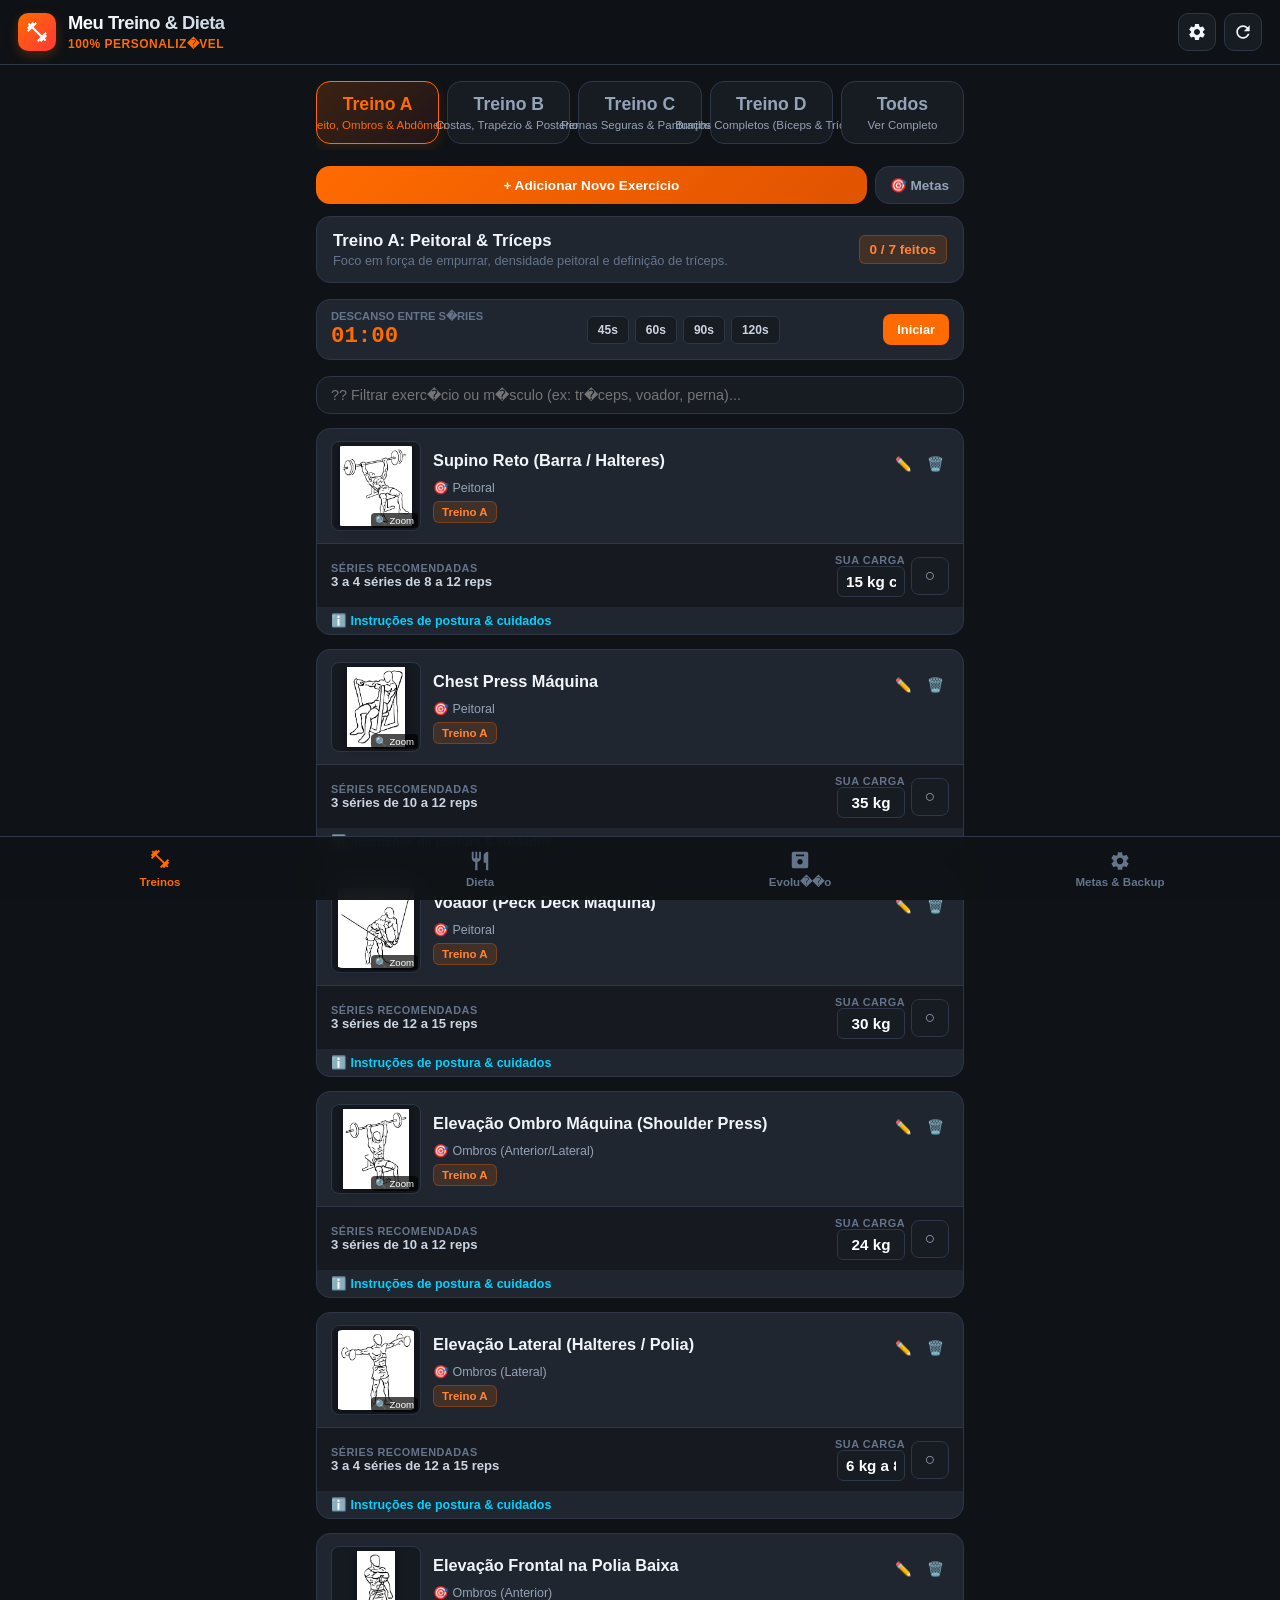
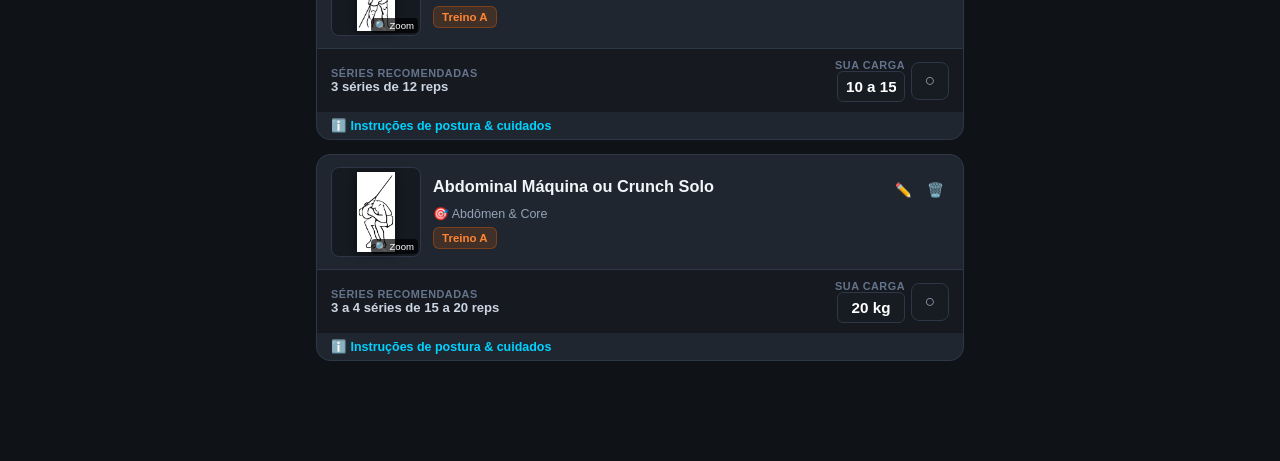
==== commit 8504e61d: "Merge remote-tracking branch 'origin/main'" ====
--- a/index.html
+++ b/index.html
@@ -3,7 +3,7 @@
 <head>
   <meta charset="UTF-8">
   <meta name="viewport" content="width=device-width, initial-scale=1.0, maximum-scale=1.0, user-scalable=no">
-  <title>Meu Treino & Dieta - Personalizável</title>
+  <title>Meu Treino & Dieta - Personaliz�vel</title>
   
   <link rel="manifest" href="manifest.json">
   <meta name="theme-color" content="#0F1216">
@@ -23,14 +23,14 @@
       </div>
       <div class="brand-title">
         <h1>Meu Treino & Dieta</h1>
-        <span>100% Personalizável</span>
+        <span>100% Personaliz�vel</span>
       </div>
     </div>
     <div class="header-actions">
       <button class="btn-icon" onclick="openGoalsModal()" title="Personalizar minhas metas e objetivos">
         <svg width="20" height="20" viewBox="0 0 24 24" fill="currentColor"><path d="M19.14 12.94c.04-.3.06-.61.06-.94 0-.32-.02-.64-.07-.94l2.03-1.58c.18-.14.23-.41.12-.61l-1.92-3.32c-.12-.22-.37-.29-.59-.22l-2.39.96c-.5-.38-1.03-.7-1.62-.94l-.36-2.54c-.04-.24-.24-.41-.48-.41h-3.84c-.24 0-.43.17-.47.41l-.36 2.54c-.59.24-1.13.57-1.62.94l-2.39-.96c-.22-.08-.47 0-.59.22L2.74 8.87c-.12.21-.08.47.12.61l2.03 1.58c-.05.3-.09.63-.09.94s.02.64.07.94l-2.03 1.58c-.18.14-.23.41-.12.61l1.92 3.32c.12.22.37.29.59.22l2.39-.96c.5.38 1.03.7 1.62.94l.36 2.54c.05.24.24.41.48.41h3.84c.24 0 .44-.17.47-.41l.36-2.54c.59-.24 1.13-.56 1.62-.94l2.39.96c.22.08.47 0 .59-.22l1.92-3.32c.12-.22.07-.47-.12-.61l-2.01-1.58zM12 15.6c-1.98 0-3.6-1.62-3.6-3.6s1.62-3.6 3.6-3.6 3.6 1.62 3.6 3.6-1.62 3.6-3.6 3.6z"/></svg>
       </button>
-      <button class="btn-icon" onclick="resetWorkoutCheckmarks()" title="Reiniciar checklist de exercícios de hoje">
+      <button class="btn-icon" onclick="resetWorkoutCheckmarks()" title="Reiniciar checklist de exerc�cios de hoje">
         <svg width="20" height="20" viewBox="0 0 24 24" fill="currentColor"><path d="M17.65 6.35C16.2 4.9 14.21 4 12 4c-4.42 0-7.99 3.58-7.99 8s3.57 8 7.99 8c3.73 0 6.84-2.55 7.73-6h-2.08c-.82 2.33-3.04 4-5.65 4-3.31 0-6-2.69-6-6s2.69-6 6-6c1.66 0 3.14.69 4.22 1.78L13 11h7V4l-2.35 2.35z"/></svg>
       </button>
     </div>
@@ -43,7 +43,7 @@
     <!-- ========================================== -->
     <section id="view-workouts" class="view-section active">
       
-      <!-- Seletor de Treinos (A, B, C, D, Todos) -->
+      <!-- Seletor de Treinos (A, B, C, D, E, Todos) -->
       <div class="workout-selector">
         <button class="workout-tab-btn active" data-category="A" onclick="switchWorkoutTab('A')">
           <span class="tab-tag">Treino A</span>
@@ -67,7 +67,7 @@
         </button>
       </div>
 
-      <!-- Barra de Ações Rápidas (Adicionar Exercício) -->
+      <!-- Barra de A��es R�pidas (Adicionar Exerc�cio) -->
       <div class="action-banner-row">
         <button class="btn-primary-action" onclick="openExerciseFormModal()">
           <span>+ Adicionar Novo Exercício</span>
@@ -77,22 +77,22 @@
         </button>
       </div>
 
-      <!-- Alerta de Segurança Biomecânica da Perna -->
+      <!-- Alerta de Seguran�a Biomec�nica da Perna -->
       <div class="special-alert-card" id="polio-safe-alert" style="display: none;">
-        <div class="alert-icon">🛡️</div>
+        <div class="alert-icon">???</div>
         <div>
-          <h4>Biomecânica Segura & Adaptada</h4>
-          <p>Treino elaborado com <strong>100% de máquinas com apoio e encosto total</strong>. Sem riscos de queda, perda de equilíbrio ou sobrecarga articular perigosa. Cargas leves e foco em contração muscular controlada.</p>
+          <h4>Biomec�nica Segura & Adaptada</h4>
+          <p>Treino elaborado com <strong>100% de m�quinas com apoio e encosto total</strong>. Sem riscos de queda, perda de equil�brio ou sobrecarga articular perigosa. Cargas leves e foco em contra��o muscular controlada.</p>
         </div>
       </div>
 
       <!-- Resumo do Treino Selecionado -->
       <div class="workout-summary-card" id="workout-summary-content"></div>
 
-      <!-- Cronômetro Rápido de Descanso -->
+      <!-- Cron�metro R�pido de Descanso -->
       <div class="quick-timer-bar">
         <div>
-          <span style="font-size:0.7rem; color:var(--text-muted); font-weight:700; display:block;">DESCANSO ENTRE SÉRIES</span>
+          <span style="font-size:0.7rem; color:var(--text-muted); font-weight:700; display:block;">DESCANSO ENTRE S�RIES</span>
           <div class="timer-display" id="timer-display-val">01:00</div>
         </div>
         <div class="timer-presets">
@@ -106,15 +106,15 @@
 
       <!-- Filtro de Busca -->
       <div class="search-filter-box">
-        <input type="text" id="search-input" class="search-input" placeholder="🔍 Filtrar exercício ou músculo (ex: tríceps, voador, perna)..." oninput="renderExerciseList()">
-      </div>
-
-      <!-- Lista de Exercícios -->
+        <input type="text" id="search-input" class="search-input" placeholder="?? Filtrar exerc�cio ou m�sculo (ex: tr�ceps, voador, perna)..." oninput="renderExerciseList()">
+      </div>
+
+      <!-- Lista de Exerc�cios -->
       <div class="exercise-list" id="exercise-list-container"></div>
     </section>
 
     <!-- ========================================== -->
-    <!-- VIEW 2: DIETA & NUTRIÇÃO                   -->
+    <!-- VIEW 2: DIETA & NUTRI��O                   -->
     <!-- ========================================== -->
     <section id="view-nutrition" class="view-section">
       <div class="nutrition-header">
@@ -125,7 +125,7 @@
               Ajustado conforme suas metas de calorias e macros
             </p>
           </div>
-          <button class="btn-card-small" style="background:var(--bg-secondary); color:#fff; width:34px; height:34px;" onclick="openGoalsModal()" title="Editar metas de macros">⚙️</button>
+          <button class="btn-card-small" style="background:var(--bg-secondary); color:#fff; width:34px; height:34px;" onclick="openGoalsModal()" title="Editar metas de macros">??</button>
         </div>
 
         <div class="macro-ring-container">
@@ -134,7 +134,7 @@
             <div class="macro-val" id="macro-calories-val">2.650</div>
           </div>
           <div class="macro-box protein">
-            <div class="macro-name">Proteína</div>
+            <div class="macro-name">Prote�na</div>
             <div class="macro-val" id="macro-protein-val">145g</div>
           </div>
           <div class="macro-box carbs">
@@ -148,36 +148,36 @@
         </div>
       </div>
 
-      <!-- Contador de Água Interativo -->
+      <!-- Contador de �gua Interativo -->
       <div class="water-card">
         <div class="water-info">
-          <h4>💧 Hidratação Diária</h4>
+          <h4>?? Hidrata��o Di�ria</h4>
           <p id="water-count">0 ml / 3.000 ml</p>
         </div>
         <div class="water-controls">
           <button class="btn-water" onclick="addWater(250)" title="Adicionar 250ml">+250ml</button>
           <button class="btn-water" onclick="addWater(500)" title="Adicionar 500ml">+500ml</button>
-          <button class="btn-icon" style="height:34px; width:34px;" onclick="resetWater()" title="Zerar água do dia">↺</button>
-        </div>
-      </div>
-
-      <!-- Refeições Diárias -->
+          <button class="btn-icon" style="height:34px; width:34px;" onclick="resetWater()" title="Zerar �gua do dia">?</button>
+        </div>
+      </div>
+
+      <!-- Refei��es Di�rias -->
       <div id="nutrition-meals-container"></div>
     </section>
 
     <!-- ========================================== -->
-    <!-- VIEW 3: EVOLUÇÃO E METAS DE PESO           -->
+    <!-- VIEW 3: EVOLU��O E METAS DE PESO           -->
     <!-- ========================================== -->
     <section id="view-progress" class="view-section">
       <div class="progress-card">
         <div style="display:flex; justify-content:space-between; align-items:center;">
-          <h2 style="font-size:1.2rem; font-weight:800;">Evolução de Peso Corporal</h2>
+          <h2 style="font-size:1.2rem; font-weight:800;">Evolu��o de Peso Corporal</h2>
           <button class="btn-secondary-action" style="padding:6px 10px; font-size:0.75rem;" onclick="openGoalsModal()">
             🎯 Alterar Metas
           </button>
         </div>
         <p style="font-size:0.8rem; color:var(--text-secondary); margin-top:4px;">
-          Foco em ganho limpo e definição muscular constante.
+          Foco em ganho limpo e defini��o muscular constante.
         </p>
 
         <div style="display:flex; justify-content:space-between; align-items:baseline; margin-top:16px;">
@@ -199,7 +199,7 @@
           <div class="progress-bar-fill" id="weight-progress-fill" style="width: 5%;"></div>
         </div>
         <div style="font-size:0.75rem; color:var(--text-muted); text-align:right;" id="weight-percent-text">
-          0% concluído
+          0% conclu�do
         </div>
 
         <div style="margin-top:20px; border-top:1px solid var(--border-color); padding-top:14px;">
@@ -211,7 +211,7 @@
         </div>
 
         <div style="margin-top:20px;">
-          <h4 style="font-size:0.85rem; color:var(--text-muted); text-transform:uppercase;">Histórico de Pesagens</h4>
+          <h4 style="font-size:0.85rem; color:var(--text-muted); text-transform:uppercase;">Hist�rico de Pesagens</h4>
           <div class="weight-history-list" id="weight-history-list"></div>
         </div>
       </div>
@@ -222,15 +222,15 @@
     <!-- ========================================== -->
     <section id="view-settings" class="view-section">
       <div class="progress-card">
-        <h2 style="font-size:1.25rem; font-weight:800; color:var(--accent-primary); margin-bottom:6px;">Personalização & Backup</h2>
+        <h2 style="font-size:1.25rem; font-weight:800; color:var(--accent-primary); margin-bottom:6px;">Personaliza��o & Backup</h2>
         <p style="font-size:0.82rem; color:var(--text-secondary); margin-bottom:16px;">
-          Personalize todos os seus objetivos e faça backup dos seus dados para nunca perder nada.
+          Personalize todos os seus objetivos e fa�a backup dos seus dados para nunca perder nada.
         </p>
 
         <div class="settings-section-card">
-          <div class="settings-section-title">🎯 Ajustar Meus Objetivos e Metas</div>
+          <div class="settings-section-title">?? Ajustar Meus Objetivos e Metas</div>
           <p style="font-size:0.82rem; color:#CBD5E1; margin-bottom:12px; line-height:1.4;">
-            Você pode alterar o peso alvo (ex: subir a meta para 78kg ou ajustar calorias e macros quando o nutricionista passar novas orientações).
+            Voc� pode alterar o peso alvo (ex: subir a meta para 78kg ou ajustar calorias e macros quando o nutricionista passar novas orienta��es).
           </p>
           <button class="btn-primary-action" onclick="openGoalsModal()">
             Editar Minhas Metas & Perfil
@@ -238,9 +238,9 @@
         </div>
 
         <div class="settings-section-card">
-          <div class="settings-section-title">💾 Backup dos Seus Treinos e Histórico</div>
+          <div class="settings-section-title">?? Backup dos Seus Treinos e Hist�rico</div>
           <p style="font-size:0.82rem; color:#CBD5E1; margin-bottom:12px; line-height:1.4;">
-            Salve todos os seus exercícios customizados, histórico de pesos e cargas em um arquivo de backup para restaurar quando quiser.
+            Salve todos os seus exerc�cios customizados, hist�rico de pesos e cargas em um arquivo de backup para restaurar quando quiser.
           </p>
           <div style="display:flex; gap:8px;">
             <button class="btn-secondary-action" style="flex:1;" onclick="exportBackup()">
@@ -265,7 +265,7 @@
 <div class="settings-section-card">
           <div class="settings-section-title">💡 Dica de Atalho no Celular</div>
           <p style="font-size:0.82rem; color:#CBD5E1; line-height:1.4;">
-            Para ter o ícone na tela do seu celular, abra <code>https://nilton-lysardo.github.io/meu-treino/</code> no Chrome, toque nos 3 pontinhos e selecione <strong>"Instalar aplicativo"</strong> ou <strong>"Adicionar à tela inicial"</strong>.
+            Para ter o �cone na tela do seu celular, abra <code>https://nilton-lysardo.github.io/meu-treino/</code> no Chrome, toque nos 3 pontinhos e selecione <strong>"Instalar aplicativo"</strong> ou <strong>"Adicionar � tela inicial"</strong>.
           </p>
         </div>
       </div>
@@ -273,7 +273,7 @@
 
   </main>
 
-  <!-- MODAL 1: FORMULÁRIO DE ADICIONAR / EDITAR EXERCÍCIO -->
+  <!-- MODAL 1: FORMUL�RIO DE ADICIONAR / EDITAR EXERC�CIO -->
   <div class="modal-overlay" id="exercise-form-modal" onclick="closeExerciseFormModal()">
     <div class="modal-content" onclick="event.stopPropagation()">
       <button class="modal-close-btn" onclick="closeExerciseFormModal()">&times;</button>
@@ -283,8 +283,8 @@
         <input type="hidden" id="form-exercise-id">
 
         <div class="form-group">
-          <label class="form-label">Nome do Exercício</label>
-          <input type="text" id="form-exercise-name" class="form-input" placeholder="Ex: Tríceps Testa na Barra W" required>
+          <label class="form-label">Nome do Exerc�cio</label>
+          <input type="text" id="form-exercise-name" class="form-input" placeholder="Ex: Tr�ceps Testa na Barra W" required>
         </div>
 
         <div class="form-row">
@@ -298,15 +298,15 @@
             </select>
           </div>
           <div class="form-group">
-            <label class="form-label">Músculo Alvo</label>
+            <label class="form-label">M�sculo Alvo</label>
             <select id="form-exercise-group" class="form-select">
               <option value="Peitoral">Peitoral</option>
               <option value="Costas">Costas</option>
               <option value="Ombros">Ombros</option>
-              <option value="Bíceps">Bíceps</option>
-              <option value="Tríceps">Tríceps</option>
+              <option value="B�ceps">B�ceps</option>
+              <option value="Tr�ceps">Tr�ceps</option>
               <option value="Pernas">Pernas</option>
-              <option value="Abdômen & Core">Abdômen & Core</option>
+              <option value="Abd�men & Core">Abd�men & Core</option>
               <option value="Panturrilhas">Panturrilhas</option>
               <option value="Outro">Outro</option>
             </select>
@@ -319,27 +319,27 @@
             <input type="text" id="form-exercise-weight" class="form-input" placeholder="Ex: 20 kg">
           </div>
           <div class="form-group">
-            <label class="form-label">Séries & Repetições</label>
+            <label class="form-label">S�ries & Repeti��es</label>
             <input type="text" id="form-exercise-sets" class="form-input" placeholder="Ex: 3x 10 a 12 reps">
           </div>
         </div>
 
         <div class="form-group">
-          <label class="form-label">Ilustração / Tipo de Aparelho</label>
+          <label class="form-label">Ilustra��o / Tipo de Aparelho</label>
           <select id="form-exercise-icon" class="form-select">
-            <option value="generic_gym">🏋️ Halter Genérico</option>
+            <option value="generic_gym">??? Halter Gen�rico</option>
             <option value="bench_press">Supino / Barra</option>
-            <option value="chest_press">Chest Press Máquina</option>
+            <option value="chest_press">Chest Press M�quina</option>
             <option value="peck_deck">Voador / Peck Deck</option>
             <option value="shoulder_press">Shoulder Press / Ombros</option>
             <option value="lateral_raise">Elevação Lateral</option>
             <option value="abducao_horizontal_ombro_polia">Abdução Horizontal na Polia</option>
             <option value="lat_pulldown">Puxada Alta (Lat Pulldown)</option>
             <option value="seated_row">Remada Sentada</option>
-            <option value="biceps_curl">Rosca Bíceps</option>
+            <option value="biceps_curl">Rosca B�ceps</option>
             <option value="hammer_curl">Rosca Martelo</option>
-            <option value="triceps_pulley">Tríceps Polia / Corda</option>
-            <option value="triceps_machine">Tríceps Máquina</option>
+            <option value="triceps_pulley">Tr�ceps Polia / Corda</option>
+            <option value="triceps_machine">Tr�ceps M�quina</option>
             <option value="leg_press">Leg Press (Apoio seguro)</option>
             <option value="leg_extension">Cadeira Extensora</option>
             <option value="leg_curl">Cadeira Flexora</option>
@@ -350,21 +350,21 @@
         </div>
 
         <div class="form-group">
-          <label class="form-label">Dicas de Postura & Execução</label>
+          <label class="form-label">Dicas de Postura & Execu��o</label>
           <textarea id="form-exercise-tip" class="form-textarea" placeholder="Descreva como executar com boa forma..."></textarea>
         </div>
 
         <div class="form-group">
-          <label class="form-label">Cuidados Anatômicos (Opcional)</label>
+          <label class="form-label">Cuidados Anat�micos (Opcional)</label>
           <input type="text" id="form-exercise-caution" class="form-input" placeholder="Ex: Cuidado com os cotovelos...">
         </div>
 
-        <button type="submit" class="btn-form-save">Salvar Exercício</button>
+        <button type="submit" class="btn-form-save">Salvar Exerc�cio</button>
       </form>
     </div>
   </div>
 
-  <!-- MODAL 2: FORMULÁRIO DE METAS & PERFIL -->
+  <!-- MODAL 2: FORMUL�RIO DE METAS & PERFIL -->
   <div class="modal-overlay" id="goals-modal" onclick="closeGoalsModal()">
     <div class="modal-content" onclick="event.stopPropagation()">
       <button class="modal-close-btn" onclick="closeGoalsModal()">&times;</button>
@@ -383,13 +383,13 @@
         </div>
 
         <div class="form-group">
-          <label class="form-label">Meta Diária de Calorias (kcal)</label>
+          <label class="form-label">Meta Di�ria de Calorias (kcal)</label>
           <input type="number" id="goal-calories" class="form-input" placeholder="2650" required>
         </div>
 
         <div class="form-row">
           <div class="form-group">
-            <label class="form-label">Proteína (g)</label>
+            <label class="form-label">Prote�na (g)</label>
             <input type="number" id="goal-protein" class="form-input" placeholder="145" required>
           </div>
           <div class="form-group">
@@ -403,7 +403,7 @@
         </div>
 
         <div class="form-group">
-          <label class="form-label">Meta Diária de Água (ml)</label>
+          <label class="form-label">Meta Di�ria de �gua (ml)</label>
           <input type="number" step="100" id="goal-water" class="form-input" placeholder="3000" required>
         </div>
 
@@ -412,7 +412,7 @@
     </div>
   </div>
 
-  <!-- MODAL 3: ZOOM DE DETALHES DO EXERCÍCIO -->
+  <!-- MODAL 3: ZOOM DE DETALHES DO EXERC�CIO -->
   <div class="modal-overlay" id="exercise-modal" onclick="closeExerciseModal()">
     <div class="modal-content" onclick="event.stopPropagation()">
       <button class="modal-close-btn" onclick="closeExerciseModal()">&times;</button>
@@ -422,7 +422,7 @@
     </div>
   </div>
 
-  <!-- Barra de Navegação Inferior (Bottom Bar) -->
+  <!-- Barra de Navega��o Inferior (Bottom Bar) -->
   <nav class="bottom-nav">
     <button class="nav-item active" data-tab="workouts" onclick="navigateToTab('workouts')">
       <svg viewBox="0 0 24 24"><path d="M20.57 14.86L22 13.43L20.57 12L17 15.57L8.43 7L12 3.43L10.57 2L9.14 3.43L7.71 2L5.57 4.14L4.14 2.71L2.71 4.14L4.14 5.57L2 7.71L3.43 9.14L2 10.57L3.43 12L7 8.43L15.57 17L12 20.57L13.43 22L14.86 20.57L16.29 22L18.43 19.86L19.86 21.29L21.29 19.86L19.86 18.43L22 16.29L20.57 14.86Z"/></svg>
@@ -434,7 +434,7 @@
     </button>
     <button class="nav-item" data-tab="progress" onclick="navigateToTab('progress')">
       <svg viewBox="0 0 24 24"><path d="M19 3H5c-1.1 0-2 .9-2 2v14c0 1.1.9 2 2 2h14c1.1 0 2-.9 2-2V5c0-1.1-.9-2-2-2zm-7 14c-1.66 0-3-1.34-3-3s1.34-3 3-3 3 1.34 3 3-1.34 3-3 3zm4.5-9H7.5V6h9v2z"/></svg>
-      <span>Evolução</span>
+      <span>Evolu��o</span>
     </button>
     <button class="nav-item" data-tab="settings" onclick="navigateToTab('settings')">
       <svg viewBox="0 0 24 24"><path d="M19.14 12.94c.04-.3.06-.61.06-.94 0-.32-.02-.64-.07-.94l2.03-1.58c.18-.14.23-.41.12-.61l-1.92-3.32c-.12-.22-.37-.29-.59-.22l-2.39.96c-.5-.38-1.03-.7-1.62-.94l-.36-2.54c-.04-.24-.24-.41-.48-.41h-3.84c-.24 0-.43.17-.47.41l-.36 2.54c-.59.24-1.13.57-1.62.94l-2.39-.96c-.22-.08-.47 0-.59.22L2.74 8.87c-.12.21-.08.47.12.61l2.03 1.58c-.05.3-.09.63-.09.94s.02.64.07.94l-2.03 1.58c-.18.14-.23.41-.12.61l1.92 3.32c.12.22.37.29.59.22l2.39-.96c.5.38 1.03.7 1.62.94l.36 2.54c.05.24.24.41.48.41h3.84c.24 0 .44-.17.47-.41l.36-2.54c.59-.24 1.13-.56 1.62-.94l2.39.96c.22.08.47 0 .59-.22l1.92-3.32c.12-.22.07-.47-.12-.61l-2.01-1.58zM12 15.6c-1.98 0-3.6-1.62-3.6-3.6s1.62-3.6 3.6-3.6 3.6 1.62 3.6 3.6-1.62 3.6-3.6 3.6z"/></svg>
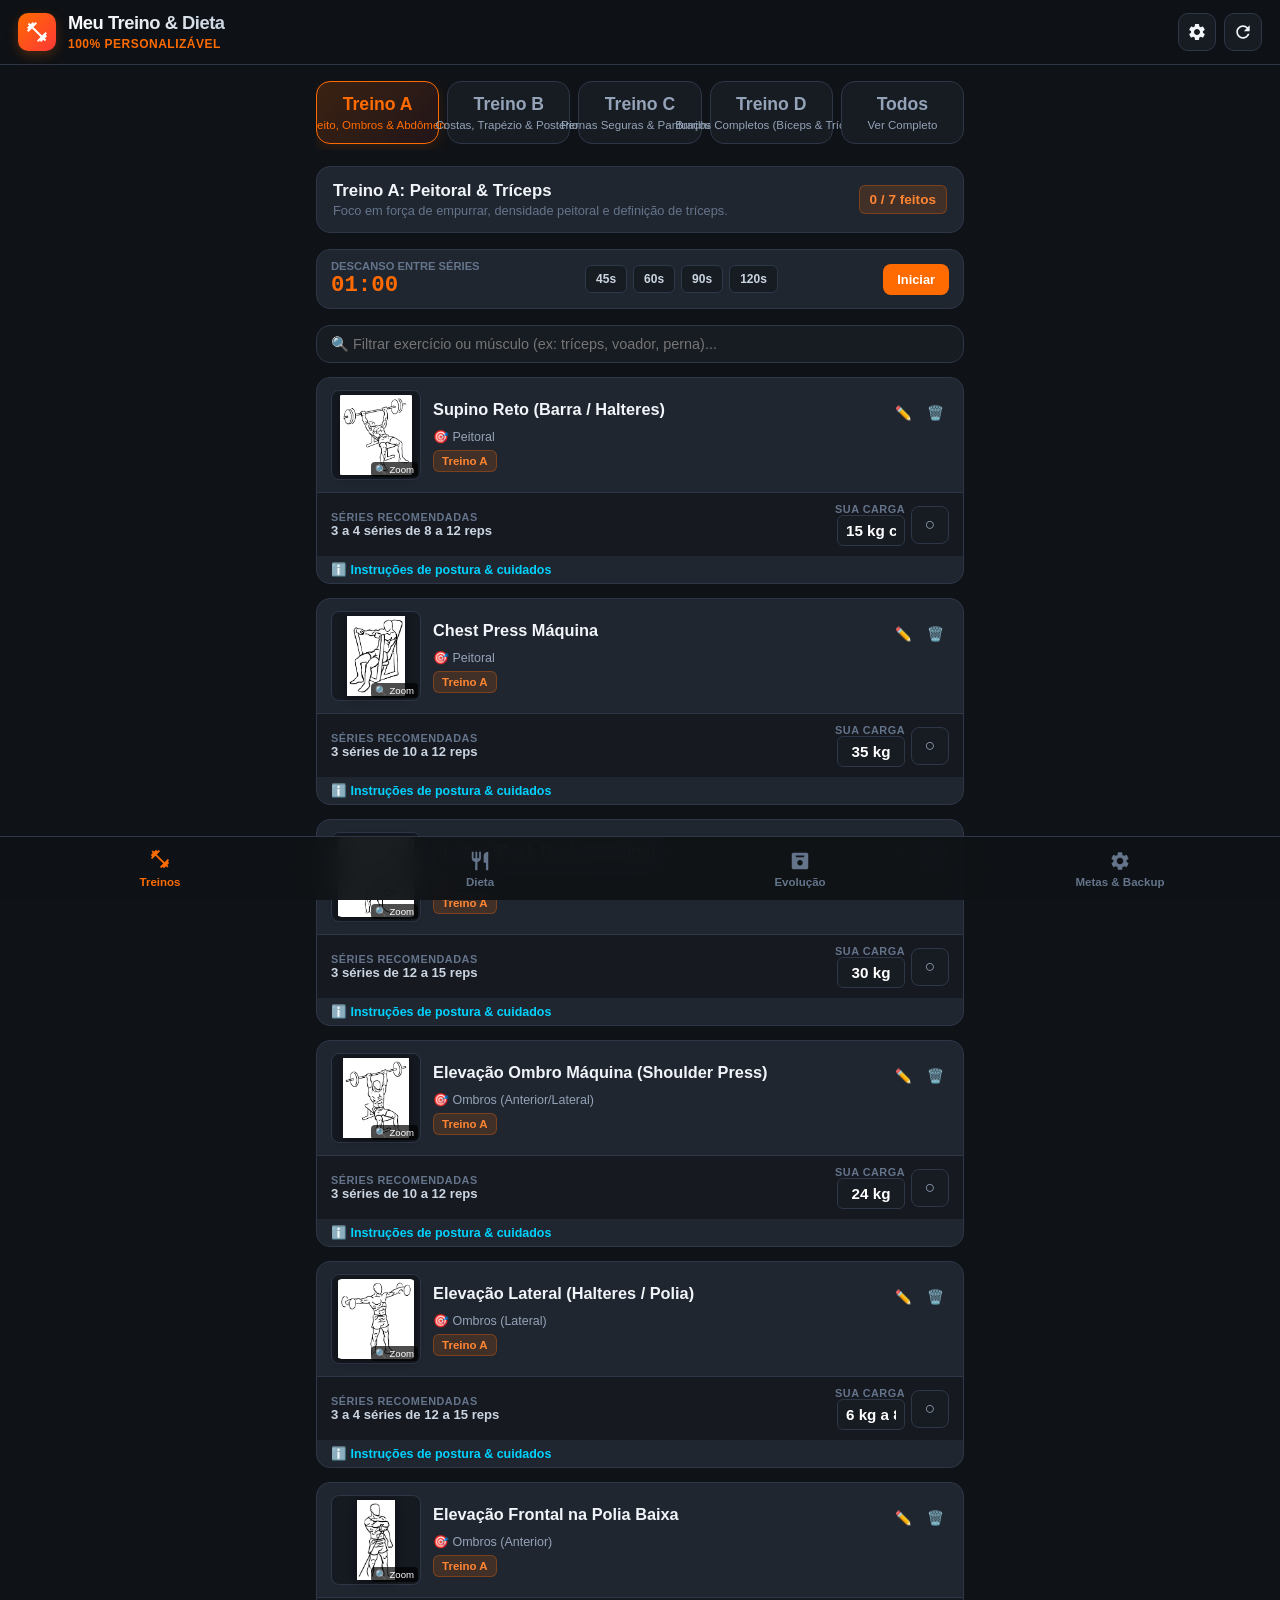
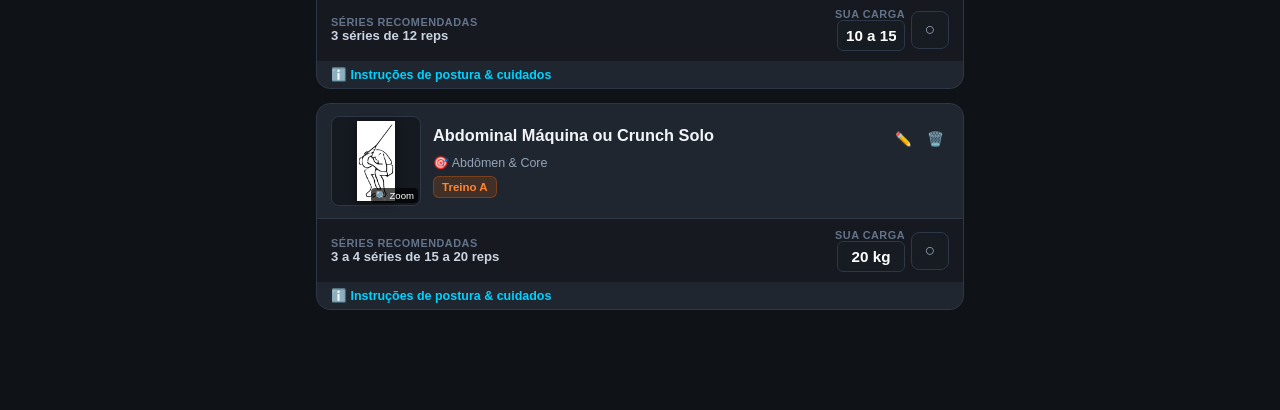
==== commit 8a3d3746: "Finalizar transição para 4 treinos semanais (ABCD), v7 com cache atualizado e correções de português" ====
--- a/index.html
+++ b/index.html
@@ -1,447 +1,829 @@
-<!DOCTYPE html>
-<html lang="pt-BR">
-<head>
-  <meta charset="UTF-8">
-  <meta name="viewport" content="width=device-width, initial-scale=1.0, maximum-scale=1.0, user-scalable=no">
-  <title>Meu Treino & Dieta - Personaliz�vel</title>
-  
-  <link rel="manifest" href="manifest.json">
-  <meta name="theme-color" content="#0F1216">
-  <meta name="mobile-web-app-capable" content="yes">
-  <meta name="apple-mobile-web-app-status-bar-style" content="black-translucent">
-  <link rel="icon" type="image/svg+xml" href="icon.svg">
-  
-  <link rel="stylesheet" href="style.css?v=7">
-</head>
-<body>
-
-  <!-- Top Header Fixo -->
-  <header class="app-header">
-    <div class="brand">
-      <div class="brand-icon" style="width:38px;height:38px;min-width:38px;max-width:38px;overflow:hidden;">
-        <svg width="24" height="24" viewBox="0 0 24 24" style="width:24px;height:24px;min-width:24px;fill:white;"><path d="M20.57 14.86L22 13.43L20.57 12L17 15.57L8.43 7L12 3.43L10.57 2L9.14 3.43L7.71 2L5.57 4.14L4.14 2.71L2.71 4.14L4.14 5.57L2 7.71L3.43 9.14L2 10.57L3.43 12L7 8.43L15.57 17L12 20.57L13.43 22L14.86 20.57L16.29 22L18.43 19.86L19.86 21.29L21.29 19.86L19.86 18.43L22 16.29L20.57 14.86Z"/></svg>
-      </div>
-      <div class="brand-title">
-        <h1>Meu Treino & Dieta</h1>
-        <span>100% Personaliz�vel</span>
-      </div>
-    </div>
-    <div class="header-actions">
-      <button class="btn-icon" onclick="openGoalsModal()" title="Personalizar minhas metas e objetivos">
-        <svg width="20" height="20" viewBox="0 0 24 24" fill="currentColor"><path d="M19.14 12.94c.04-.3.06-.61.06-.94 0-.32-.02-.64-.07-.94l2.03-1.58c.18-.14.23-.41.12-.61l-1.92-3.32c-.12-.22-.37-.29-.59-.22l-2.39.96c-.5-.38-1.03-.7-1.62-.94l-.36-2.54c-.04-.24-.24-.41-.48-.41h-3.84c-.24 0-.43.17-.47.41l-.36 2.54c-.59.24-1.13.57-1.62.94l-2.39-.96c-.22-.08-.47 0-.59.22L2.74 8.87c-.12.21-.08.47.12.61l2.03 1.58c-.05.3-.09.63-.09.94s.02.64.07.94l-2.03 1.58c-.18.14-.23.41-.12.61l1.92 3.32c.12.22.37.29.59.22l2.39-.96c.5.38 1.03.7 1.62.94l.36 2.54c.05.24.24.41.48.41h3.84c.24 0 .44-.17.47-.41l.36-2.54c.59-.24 1.13-.56 1.62-.94l2.39.96c.22.08.47 0 .59-.22l1.92-3.32c.12-.22.07-.47-.12-.61l-2.01-1.58zM12 15.6c-1.98 0-3.6-1.62-3.6-3.6s1.62-3.6 3.6-3.6 3.6 1.62 3.6 3.6-1.62 3.6-3.6 3.6z"/></svg>
-      </button>
-      <button class="btn-icon" onclick="resetWorkoutCheckmarks()" title="Reiniciar checklist de exerc�cios de hoje">
-        <svg width="20" height="20" viewBox="0 0 24 24" fill="currentColor"><path d="M17.65 6.35C16.2 4.9 14.21 4 12 4c-4.42 0-7.99 3.58-7.99 8s3.57 8 7.99 8c3.73 0 6.84-2.55 7.73-6h-2.08c-.82 2.33-3.04 4-5.65 4-3.31 0-6-2.69-6-6s2.69-6 6-6c1.66 0 3.14.69 4.22 1.78L13 11h7V4l-2.35 2.35z"/></svg>
-      </button>
-    </div>
-  </header>
-
-  <main class="main-content">
-
-    <!-- ========================================== -->
-    <!-- VIEW 1: TREINOS                            -->
-    <!-- ========================================== -->
-    <section id="view-workouts" class="view-section active">
-      
-      <!-- Seletor de Treinos (A, B, C, D, E, Todos) -->
-      <div class="workout-selector">
-        <button class="workout-tab-btn active" data-category="A" onclick="switchWorkoutTab('A')">
-          <span class="tab-tag">Treino A</span>
-          <span class="tab-desc">Peito, Ombros & Abdômen</span>
-        </button>
-        <button class="workout-tab-btn" data-category="B" onclick="switchWorkoutTab('B')">
-          <span class="tab-tag">Treino B</span>
-          <span class="tab-desc">Costas, Trapézio & Posterior</span>
-        </button>
-        <button class="workout-tab-btn" data-category="C" onclick="switchWorkoutTab('C')">
-          <span class="tab-tag">Treino C</span>
-          <span class="tab-desc">Pernas Seguras & Panturrilhas</span>
-        </button>
-        <button class="workout-tab-btn" data-category="D" onclick="switchWorkoutTab('D')">
-          <span class="tab-tag">Treino D</span>
-          <span class="tab-desc">Braços Completos (Bíceps & Tríceps)</span>
-        </button>
-        <button class="workout-tab-btn" data-category="ALL" onclick="switchWorkoutTab('ALL')">
-          <span class="tab-tag">Todos</span>
-          <span class="tab-desc">Ver Completo</span>
-        </button>
-      </div>
-
-      <!-- Barra de A��es R�pidas (Adicionar Exerc�cio) -->
-      <div class="action-banner-row">
-        <button class="btn-primary-action" onclick="openExerciseFormModal()">
-          <span>+ Adicionar Novo Exercício</span>
-        </button>
-        <button class="btn-secondary-action" onclick="openGoalsModal()">
-          <span>🎯 Metas</span>
-        </button>
-      </div>
-
-      <!-- Alerta de Seguran�a Biomec�nica da Perna -->
-      <div class="special-alert-card" id="polio-safe-alert" style="display: none;">
-        <div class="alert-icon">???</div>
-        <div>
-          <h4>Biomec�nica Segura & Adaptada</h4>
-          <p>Treino elaborado com <strong>100% de m�quinas com apoio e encosto total</strong>. Sem riscos de queda, perda de equil�brio ou sobrecarga articular perigosa. Cargas leves e foco em contra��o muscular controlada.</p>
-        </div>
-      </div>
-
-      <!-- Resumo do Treino Selecionado -->
-      <div class="workout-summary-card" id="workout-summary-content"></div>
-
-      <!-- Cron�metro R�pido de Descanso -->
-      <div class="quick-timer-bar">
-        <div>
-          <span style="font-size:0.7rem; color:var(--text-muted); font-weight:700; display:block;">DESCANSO ENTRE S�RIES</span>
-          <div class="timer-display" id="timer-display-val">01:00</div>
-        </div>
-        <div class="timer-presets">
-          <button class="timer-preset-btn" onclick="setTimerPreset(45)">45s</button>
-          <button class="timer-preset-btn" onclick="setTimerPreset(60)">60s</button>
-          <button class="timer-preset-btn" onclick="setTimerPreset(90)">90s</button>
-          <button class="timer-preset-btn" onclick="setTimerPreset(120)">120s</button>
-        </div>
-        <button class="timer-btn-action" id="timer-toggle-btn" onclick="toggleTimer()">Iniciar</button>
-      </div>
-
-      <!-- Filtro de Busca -->
-      <div class="search-filter-box">
-        <input type="text" id="search-input" class="search-input" placeholder="?? Filtrar exerc�cio ou m�sculo (ex: tr�ceps, voador, perna)..." oninput="renderExerciseList()">
-      </div>
-
-      <!-- Lista de Exerc�cios -->
-      <div class="exercise-list" id="exercise-list-container"></div>
-    </section>
-
-    <!-- ========================================== -->
-    <!-- VIEW 2: DIETA & NUTRI��O                   -->
-    <!-- ========================================== -->
-    <section id="view-nutrition" class="view-section">
-      <div class="nutrition-header">
-        <div style="display:flex; justify-content:space-between; align-items:center;">
-          <div>
-            <h2 style="font-size:1.25rem; font-weight:800;">Plano Alimentar Personalizado</h2>
-            <p style="font-size:0.8rem; color:var(--text-secondary); margin-top:2px;">
-              Ajustado conforme suas metas de calorias e macros
-            </p>
-          </div>
-          <button class="btn-card-small" style="background:var(--bg-secondary); color:#fff; width:34px; height:34px;" onclick="openGoalsModal()" title="Editar metas de macros">??</button>
-        </div>
-
-        <div class="macro-ring-container">
-          <div class="macro-box calories">
-            <div class="macro-name">Calorias</div>
-            <div class="macro-val" id="macro-calories-val">2.650</div>
-          </div>
-          <div class="macro-box protein">
-            <div class="macro-name">Prote�na</div>
-            <div class="macro-val" id="macro-protein-val">145g</div>
-          </div>
-          <div class="macro-box carbs">
-            <div class="macro-name">Carboidratos</div>
-            <div class="macro-val" id="macro-carbs-val">330g</div>
-          </div>
-          <div class="macro-box fats">
-            <div class="macro-name">Gorduras</div>
-            <div class="macro-val" id="macro-fats-val">65g</div>
-          </div>
-        </div>
-      </div>
-
-      <!-- Contador de �gua Interativo -->
-      <div class="water-card">
-        <div class="water-info">
-          <h4>?? Hidrata��o Di�ria</h4>
-          <p id="water-count">0 ml / 3.000 ml</p>
-        </div>
-        <div class="water-controls">
-          <button class="btn-water" onclick="addWater(250)" title="Adicionar 250ml">+250ml</button>
-          <button class="btn-water" onclick="addWater(500)" title="Adicionar 500ml">+500ml</button>
-          <button class="btn-icon" style="height:34px; width:34px;" onclick="resetWater()" title="Zerar �gua do dia">?</button>
-        </div>
-      </div>
-
-      <!-- Refei��es Di�rias -->
-      <div id="nutrition-meals-container"></div>
-    </section>
-
-    <!-- ========================================== -->
-    <!-- VIEW 3: EVOLU��O E METAS DE PESO           -->
-    <!-- ========================================== -->
-    <section id="view-progress" class="view-section">
-      <div class="progress-card">
-        <div style="display:flex; justify-content:space-between; align-items:center;">
-          <h2 style="font-size:1.2rem; font-weight:800;">Evolu��o de Peso Corporal</h2>
-          <button class="btn-secondary-action" style="padding:6px 10px; font-size:0.75rem;" onclick="openGoalsModal()">
-            🎯 Alterar Metas
-          </button>
-        </div>
-        <p style="font-size:0.8rem; color:var(--text-secondary); margin-top:4px;">
-          Foco em ganho limpo e defini��o muscular constante.
-        </p>
-
-        <div style="display:flex; justify-content:space-between; align-items:baseline; margin-top:16px;">
-          <div>
-            <span style="font-size:0.75rem; color:var(--text-muted);">PESO INICIAL</span>
-            <div style="font-size:1.1rem; font-weight:700;" id="start-weight-val">69.0 kg</div>
-          </div>
-          <div style="text-align:center;">
-            <span style="font-size:0.75rem; color:var(--accent-primary); font-weight:700;">PESO ATUAL</span>
-            <div style="font-size:1.6rem; font-weight:900; color:var(--accent-primary);" id="current-weight-val">69.0 kg</div>
-          </div>
-          <div style="text-align:right;">
-            <span style="font-size:0.75rem; color:var(--text-muted);">SUA META</span>
-            <div style="font-size:1.1rem; font-weight:700;" id="target-weight-val">75.0 kg</div>
-          </div>
-        </div>
-
-        <div class="progress-bar-wrap">
-          <div class="progress-bar-fill" id="weight-progress-fill" style="width: 5%;"></div>
-        </div>
-        <div style="font-size:0.75rem; color:var(--text-muted); text-align:right;" id="weight-percent-text">
-          0% conclu�do
-        </div>
-
-        <div style="margin-top:20px; border-top:1px solid var(--border-color); padding-top:14px;">
-          <h4 style="font-size:0.9rem; margin-bottom:8px;">Registrar Nova Pesagem</h4>
-          <div class="weight-inputs">
-            <input type="number" step="0.1" id="new-weight-input" placeholder="Ex: 69.8">
-            <button class="btn-add-weight" onclick="addNewWeight()">Salvar Peso</button>
-          </div>
-        </div>
-
-        <div style="margin-top:20px;">
-          <h4 style="font-size:0.85rem; color:var(--text-muted); text-transform:uppercase;">Hist�rico de Pesagens</h4>
-          <div class="weight-history-list" id="weight-history-list"></div>
-        </div>
-      </div>
-    </section>
-
-    <!-- ========================================== -->
-    <!-- VIEW 4: PERFIL, METAS & BACKUP             -->
-    <!-- ========================================== -->
-    <section id="view-settings" class="view-section">
-      <div class="progress-card">
-        <h2 style="font-size:1.25rem; font-weight:800; color:var(--accent-primary); margin-bottom:6px;">Personaliza��o & Backup</h2>
-        <p style="font-size:0.82rem; color:var(--text-secondary); margin-bottom:16px;">
-          Personalize todos os seus objetivos e fa�a backup dos seus dados para nunca perder nada.
-        </p>
-
-        <div class="settings-section-card">
-          <div class="settings-section-title">?? Ajustar Meus Objetivos e Metas</div>
-          <p style="font-size:0.82rem; color:#CBD5E1; margin-bottom:12px; line-height:1.4;">
-            Voc� pode alterar o peso alvo (ex: subir a meta para 78kg ou ajustar calorias e macros quando o nutricionista passar novas orienta��es).
-          </p>
-          <button class="btn-primary-action" onclick="openGoalsModal()">
-            Editar Minhas Metas & Perfil
-          </button>
-        </div>
-
-        <div class="settings-section-card">
-          <div class="settings-section-title">?? Backup dos Seus Treinos e Hist�rico</div>
-          <p style="font-size:0.82rem; color:#CBD5E1; margin-bottom:12px; line-height:1.4;">
-            Salve todos os seus exerc�cios customizados, hist�rico de pesos e cargas em um arquivo de backup para restaurar quando quiser.
-          </p>
-          <div style="display:flex; gap:8px;">
-            <button class="btn-secondary-action" style="flex:1;" onclick="exportBackup()">
-              ⬇️ Baixar Backup
-            </button>
-            <button class="btn-secondary-action" style="flex:1;" onclick="triggerImportBackup()">
-              ⬆️ Restaurar Backup
-            </button>
-            <input type="file" id="backup-file-input" style="display:none;" accept=".json" onchange="handleImportBackup(event)">
-          </div>
-        </div>
-
-                <div class="settings-section-card">
-          <div class="settings-section-title">🔄 Restaurar Treino Oficial (4 Dias)</div>
-          <p style="font-size:0.82rem; color:#CBD5E1; margin-bottom:12px; line-height:1.4;">
-            Restaura a divisão equilibrada oficial de 4 dias (A, B, C, D) com todos os 30 exercícios ilustrados e sem repetições no mesmo dia. Suas cargas salvas serão mantidas!
-          </p>
-          <button class="btn-secondary-action" style="width:100%; border-color:var(--accent-primary); color:var(--accent-primary);" onclick="resetToDefault4DayPlan()">
-            Carregar Divisão Oficial de 4 Dias (ABCD)
-          </button>
-        </div>
-<div class="settings-section-card">
-          <div class="settings-section-title">💡 Dica de Atalho no Celular</div>
-          <p style="font-size:0.82rem; color:#CBD5E1; line-height:1.4;">
-            Para ter o �cone na tela do seu celular, abra <code>https://nilton-lysardo.github.io/meu-treino/</code> no Chrome, toque nos 3 pontinhos e selecione <strong>"Instalar aplicativo"</strong> ou <strong>"Adicionar � tela inicial"</strong>.
-          </p>
-        </div>
-      </div>
-    </section>
-
-  </main>
-
-  <!-- MODAL 1: FORMUL�RIO DE ADICIONAR / EDITAR EXERC�CIO -->
-  <div class="modal-overlay" id="exercise-form-modal" onclick="closeExerciseFormModal()">
-    <div class="modal-content" onclick="event.stopPropagation()">
-      <button class="modal-close-btn" onclick="closeExerciseFormModal()">&times;</button>
-      <h3 id="form-modal-title" style="font-size:1.15rem; font-weight:800; margin-bottom:14px; color:var(--accent-primary);"></h3>
-      
-      <form onsubmit="saveExerciseFromForm(event)">
-        <input type="hidden" id="form-exercise-id">
-
-        <div class="form-group">
-          <label class="form-label">Nome do Exerc�cio</label>
-          <input type="text" id="form-exercise-name" class="form-input" placeholder="Ex: Tr�ceps Testa na Barra W" required>
-        </div>
-
-        <div class="form-row">
-          <div class="form-group">
-            <label class="form-label">Treino</label>
-            <select id="form-exercise-category" class="form-select">
-              <option value="A">Treino A (Peitoral, Ombros & Abdômen)</option>
-              <option value="B">Treino B (Costas, Trapézio & Posterior)</option>
-              <option value="C">Treino C (Pernas Seguras & Panturrilhas)</option>
-              <option value="D">Treino D (Braços Completos - Bíceps & Tríceps)</option>
-            </select>
-          </div>
-          <div class="form-group">
-            <label class="form-label">M�sculo Alvo</label>
-            <select id="form-exercise-group" class="form-select">
-              <option value="Peitoral">Peitoral</option>
-              <option value="Costas">Costas</option>
-              <option value="Ombros">Ombros</option>
-              <option value="B�ceps">B�ceps</option>
-              <option value="Tr�ceps">Tr�ceps</option>
-              <option value="Pernas">Pernas</option>
-              <option value="Abd�men & Core">Abd�men & Core</option>
-              <option value="Panturrilhas">Panturrilhas</option>
-              <option value="Outro">Outro</option>
-            </select>
-          </div>
-        </div>
-
-        <div class="form-row">
-          <div class="form-group">
-            <label class="form-label">Carga Inicial</label>
-            <input type="text" id="form-exercise-weight" class="form-input" placeholder="Ex: 20 kg">
-          </div>
-          <div class="form-group">
-            <label class="form-label">S�ries & Repeti��es</label>
-            <input type="text" id="form-exercise-sets" class="form-input" placeholder="Ex: 3x 10 a 12 reps">
-          </div>
-        </div>
-
-        <div class="form-group">
-          <label class="form-label">Ilustra��o / Tipo de Aparelho</label>
-          <select id="form-exercise-icon" class="form-select">
-            <option value="generic_gym">??? Halter Gen�rico</option>
-            <option value="bench_press">Supino / Barra</option>
-            <option value="chest_press">Chest Press M�quina</option>
-            <option value="peck_deck">Voador / Peck Deck</option>
-            <option value="shoulder_press">Shoulder Press / Ombros</option>
-            <option value="lateral_raise">Elevação Lateral</option>
-            <option value="abducao_horizontal_ombro_polia">Abdução Horizontal na Polia</option>
-            <option value="lat_pulldown">Puxada Alta (Lat Pulldown)</option>
-            <option value="seated_row">Remada Sentada</option>
-            <option value="biceps_curl">Rosca B�ceps</option>
-            <option value="hammer_curl">Rosca Martelo</option>
-            <option value="triceps_pulley">Tr�ceps Polia / Corda</option>
-            <option value="triceps_machine">Tr�ceps M�quina</option>
-            <option value="leg_press">Leg Press (Apoio seguro)</option>
-            <option value="leg_extension">Cadeira Extensora</option>
-            <option value="leg_curl">Cadeira Flexora</option>
-            <option value="abductor">Cadeira Abdutora</option>
-            <option value="calf_raise">Panturrilha Sentado</option>
-            <option value="abs_machine">Abdominal / Core</option>
-          </select>
-        </div>
-
-        <div class="form-group">
-          <label class="form-label">Dicas de Postura & Execu��o</label>
-          <textarea id="form-exercise-tip" class="form-textarea" placeholder="Descreva como executar com boa forma..."></textarea>
-        </div>
-
-        <div class="form-group">
-          <label class="form-label">Cuidados Anat�micos (Opcional)</label>
-          <input type="text" id="form-exercise-caution" class="form-input" placeholder="Ex: Cuidado com os cotovelos...">
-        </div>
-
-        <button type="submit" class="btn-form-save">Salvar Exerc�cio</button>
-      </form>
-    </div>
-  </div>
-
-  <!-- MODAL 2: FORMUL�RIO DE METAS & PERFIL -->
-  <div class="modal-overlay" id="goals-modal" onclick="closeGoalsModal()">
-    <div class="modal-content" onclick="event.stopPropagation()">
-      <button class="modal-close-btn" onclick="closeGoalsModal()">&times;</button>
-      <h3 style="font-size:1.15rem; font-weight:800; margin-bottom:14px; color:var(--accent-primary);">Personalizar Meus Objetivos</h3>
-
-      <form onsubmit="saveGoalsFromForm(event)">
-        <div class="form-row">
-          <div class="form-group">
-            <label class="form-label">Peso Inicial (kg)</label>
-            <input type="number" step="0.1" id="goal-start-weight" class="form-input" required>
-          </div>
-          <div class="form-group">
-            <label class="form-label">Meta de Peso (kg)</label>
-            <input type="number" step="0.1" id="goal-target-weight" class="form-input" required>
-          </div>
-        </div>
-
-        <div class="form-group">
-          <label class="form-label">Meta Di�ria de Calorias (kcal)</label>
-          <input type="number" id="goal-calories" class="form-input" placeholder="2650" required>
-        </div>
-
-        <div class="form-row">
-          <div class="form-group">
-            <label class="form-label">Prote�na (g)</label>
-            <input type="number" id="goal-protein" class="form-input" placeholder="145" required>
-          </div>
-          <div class="form-group">
-            <label class="form-label">Carboidratos (g)</label>
-            <input type="number" id="goal-carbs" class="form-input" placeholder="330" required>
-          </div>
-          <div class="form-group">
-            <label class="form-label">Gorduras (g)</label>
-            <input type="number" id="goal-fats" class="form-input" placeholder="65" required>
-          </div>
-        </div>
-
-        <div class="form-group">
-          <label class="form-label">Meta Di�ria de �gua (ml)</label>
-          <input type="number" step="100" id="goal-water" class="form-input" placeholder="3000" required>
-        </div>
-
-        <button type="submit" class="btn-form-save">Atualizar Metas</button>
-      </form>
-    </div>
-  </div>
-
-  <!-- MODAL 3: ZOOM DE DETALHES DO EXERC�CIO -->
-  <div class="modal-overlay" id="exercise-modal" onclick="closeExerciseModal()">
-    <div class="modal-content" onclick="event.stopPropagation()">
-      <button class="modal-close-btn" onclick="closeExerciseModal()">&times;</button>
-      <h3 id="modal-title" style="font-size:1.15rem; font-weight:800; padding-right:30px;"></h3>
-      <div class="modal-img-container" id="modal-img"></div>
-      <div id="modal-desc"></div>
-    </div>
-  </div>
-
-  <!-- Barra de Navega��o Inferior (Bottom Bar) -->
-  <nav class="bottom-nav">
-    <button class="nav-item active" data-tab="workouts" onclick="navigateToTab('workouts')">
-      <svg viewBox="0 0 24 24"><path d="M20.57 14.86L22 13.43L20.57 12L17 15.57L8.43 7L12 3.43L10.57 2L9.14 3.43L7.71 2L5.57 4.14L4.14 2.71L2.71 4.14L4.14 5.57L2 7.71L3.43 9.14L2 10.57L3.43 12L7 8.43L15.57 17L12 20.57L13.43 22L14.86 20.57L16.29 22L18.43 19.86L19.86 21.29L21.29 19.86L19.86 18.43L22 16.29L20.57 14.86Z"/></svg>
-      <span>Treinos</span>
-    </button>
-    <button class="nav-item" data-tab="nutrition" onclick="navigateToTab('nutrition')">
-      <svg viewBox="0 0 24 24"><path d="M11 9H9V2H7v7H5V2H3v7c0 2.12 1.66 3.84 3.75 3.97V22h2.5v-9.03C11.34 12.84 13 11.12 13 9V2h-2v7zm5-3v8h2.5v8H21V2c-2.76 0-5 2.24-5 4z"/></svg>
-      <span>Dieta</span>
-    </button>
-    <button class="nav-item" data-tab="progress" onclick="navigateToTab('progress')">
-      <svg viewBox="0 0 24 24"><path d="M19 3H5c-1.1 0-2 .9-2 2v14c0 1.1.9 2 2 2h14c1.1 0 2-.9 2-2V5c0-1.1-.9-2-2-2zm-7 14c-1.66 0-3-1.34-3-3s1.34-3 3-3 3 1.34 3 3-1.34 3-3 3zm4.5-9H7.5V6h9v2z"/></svg>
-      <span>Evolu��o</span>
-    </button>
-    <button class="nav-item" data-tab="settings" onclick="navigateToTab('settings')">
-      <svg viewBox="0 0 24 24"><path d="M19.14 12.94c.04-.3.06-.61.06-.94 0-.32-.02-.64-.07-.94l2.03-1.58c.18-.14.23-.41.12-.61l-1.92-3.32c-.12-.22-.37-.29-.59-.22l-2.39.96c-.5-.38-1.03-.7-1.62-.94l-.36-2.54c-.04-.24-.24-.41-.48-.41h-3.84c-.24 0-.43.17-.47.41l-.36 2.54c-.59.24-1.13.57-1.62.94l-2.39-.96c-.22-.08-.47 0-.59.22L2.74 8.87c-.12.21-.08.47.12.61l2.03 1.58c-.05.3-.09.63-.09.94s.02.64.07.94l-2.03 1.58c-.18.14-.23.41-.12.61l1.92 3.32c.12.22.37.29.59.22l2.39-.96c.5.38 1.03.7 1.62.94l.36 2.54c.05.24.24.41.48.41h3.84c.24 0 .44-.17.47-.41l.36-2.54c.59-.24 1.13-.56 1.62-.94l2.39.96c.22.08.47 0 .59-.22l1.92-3.32c.12-.22.07-.47-.12-.61l-2.01-1.58zM12 15.6c-1.98 0-3.6-1.62-3.6-3.6s1.62-3.6 3.6-3.6 3.6 1.62 3.6 3.6-1.62 3.6-3.6 3.6z"/></svg>
-      <span>Metas & Backup</span>
-    </button>
-  </nav>
-
-  <script src="app.js?v=7"></script>
-</body>
-</html>
+<!DOCTYPE html>+
+<html lang="pt-BR">+
+<head>+
+  <meta charset="UTF-8">+
+  <meta name="viewport" content="width=device-width, initial-scale=1.0, maximum-scale=1.0, user-scalable=no">+
+  <title>Meu Treino & Dieta - Personalizável</title>+
+  +
+  <link rel="manifest" href="manifest.json">+
+  <meta name="theme-color" content="#0F1216">+
+  <meta name="mobile-web-app-capable" content="yes">+
+  <meta name="apple-mobile-web-app-status-bar-style" content="black-translucent">+
+  <link rel="icon" type="image/svg+xml" href="icon.svg">+
+  +
+  <link rel="stylesheet" href="style.css?v=7">+
+</head>+
+<body>+
++
+  <!-- Top Header Fixo -->+
+  <header class="app-header">+
+    <div class="brand">+
+      <div class="brand-icon" style="width:38px;height:38px;min-width:38px;max-width:38px;overflow:hidden;">+
+        <svg width="24" height="24" viewBox="0 0 24 24" style="width:24px;height:24px;min-width:24px;fill:white;"><path d="M20.57 14.86L22 13.43L20.57 12L17 15.57L8.43 7L12 3.43L10.57 2L9.14 3.43L7.71 2L5.57 4.14L4.14 2.71L2.71 4.14L4.14 5.57L2 7.71L3.43 9.14L2 10.57L3.43 12L7 8.43L15.57 17L12 20.57L13.43 22L14.86 20.57L16.29 22L18.43 19.86L19.86 21.29L21.29 19.86L19.86 18.43L22 16.29L20.57 14.86Z"/></svg>+
+      </div>+
+      <div class="brand-title">+
+        <h1>Meu Treino & Dieta</h1>+
+        <span>100% Personalizável</span>+
+      </div>+
+    </div>+
+    <div class="header-actions">+
+      <button class="btn-icon" onclick="openGoalsModal()" title="Personalizar minhas metas e objetivos">+
+        <svg width="20" height="20" viewBox="0 0 24 24" fill="currentColor"><path d="M19.14 12.94c.04-.3.06-.61.06-.94 0-.32-.02-.64-.07-.94l2.03-1.58c.18-.14.23-.41.12-.61l-1.92-3.32c-.12-.22-.37-.29-.59-.22l-2.39.96c-.5-.38-1.03-.7-1.62-.94l-.36-2.54c-.04-.24-.24-.41-.48-.41h-3.84c-.24 0-.43.17-.47.41l-.36 2.54c-.59.24-1.13.57-1.62.94l-2.39-.96c-.22-.08-.47 0-.59.22L2.74 8.87c-.12.21-.08.47.12.61l2.03 1.58c-.05.3-.09.63-.09.94s.02.64.07.94l-2.03 1.58c-.18.14-.23.41-.12.61l1.92 3.32c.12.22.37.29.59.22l2.39-.96c.5.38 1.03.7 1.62.94l.36 2.54c.05.24.24.41.48.41h3.84c.24 0 .44-.17.47-.41l.36-2.54c.59-.24 1.13-.56 1.62-.94l2.39.96c.22.08.47 0 .59-.22l1.92-3.32c.12-.22.07-.47-.12-.61l-2.01-1.58zM12 15.6c-1.98 0-3.6-1.62-3.6-3.6s1.62-3.6 3.6-3.6 3.6 1.62 3.6 3.6-1.62 3.6-3.6 3.6z"/></svg>+
+      </button>+
+      <button class="btn-icon" onclick="resetWorkoutCheckmarks()" title="Reiniciar checklist de exercícios de hoje">+
+        <svg width="20" height="20" viewBox="0 0 24 24" fill="currentColor"><path d="M17.65 6.35C16.2 4.9 14.21 4 12 4c-4.42 0-7.99 3.58-7.99 8s3.57 8 7.99 8c3.73 0 6.84-2.55 7.73-6h-2.08c-.82 2.33-3.04 4-5.65 4-3.31 0-6-2.69-6-6s2.69-6 6-6c1.66 0 3.14.69 4.22 1.78L13 11h7V4l-2.35 2.35z"/></svg>+
+      </button>+
+    </div>+
+  </header>+
++
+  <main class="main-content">+
++
+    <!-- ========================================== -->+
+    <!-- VIEW 1: TREINOS                            -->+
+    <!-- ========================================== -->+
+    <section id="view-workouts" class="view-section active">+
+      +
+            <!-- Seletor de Treinos (A, B, C, D, Todos) -->
+      <div class="workout-selector">
+        <button class="workout-tab-btn active" data-category="A" onclick="switchWorkoutTab('A')">
+          <span class="tab-tag">Treino A</span>
+          <span class="tab-desc">Peito, Ombros & Abdômen</span>
+        </button>
+        <button class="workout-tab-btn" data-category="B" onclick="switchWorkoutTab('B')">
+          <span class="tab-tag">Treino B</span>
+          <span class="tab-desc">Costas, Trapézio & Posterior</span>
+        </button>
+        <button class="workout-tab-btn" data-category="C" onclick="switchWorkoutTab('C')">
+          <span class="tab-tag">Treino C</span>
+          <span class="tab-desc">Pernas Seguras & Panturrilhas</span>
+        </button>
+        <button class="workout-tab-btn" data-category="D" onclick="switchWorkoutTab('D')">
+          <span class="tab-tag">Treino D</span>
+          <span class="tab-desc">Braços Completos (Bíceps & Tríceps)</span>
+        </button>
+        <button class="workout-tab-btn" data-category="ALL" onclick="switchWorkoutTab('ALL')">
+          <span class="tab-tag">Todos</span>
+          <span class="tab-desc">Ver Completo</span>
+        </button>
+      </div>+
++
+      <!-- Resumo do Treino Selecionado -->+
+      <div class="workout-summary-card" id="workout-summary-content"></div>+
++
+      <!-- Cronômetro Rápido de Descanso -->+
+      <div class="quick-timer-bar">+
+        <div>+
+          <span style="font-size:0.7rem; color:var(--text-muted); font-weight:700; display:block;">DESCANSO ENTRE SÉRIES</span>+
+          <div class="timer-display" id="timer-display-val">01:00</div>+
+        </div>+
+        <div class="timer-presets">+
+          <button class="timer-preset-btn" onclick="setTimerPreset(45)">45s</button>+
+          <button class="timer-preset-btn" onclick="setTimerPreset(60)">60s</button>+
+          <button class="timer-preset-btn" onclick="setTimerPreset(90)">90s</button>+
+          <button class="timer-preset-btn" onclick="setTimerPreset(120)">120s</button>+
+        </div>+
+        <button class="timer-btn-action" id="timer-toggle-btn" onclick="toggleTimer()">Iniciar</button>+
+      </div>+
++
+      <!-- Filtro de Busca -->+
+      <div class="search-filter-box">+
+        <input type="text" id="search-input" class="search-input" placeholder="🔍 Filtrar exercício ou músculo (ex: tríceps, voador, perna)..." oninput="renderExerciseList()">+
+      </div>+
++
+      <!-- Lista de Exercícios -->+
+      <div class="exercise-list" id="exercise-list-container"></div>+
+    </section>+
++
+    <!-- ========================================== -->+
+    <!-- VIEW 2: DIETA & NUTRIÇÃO                   -->+
+    <!-- ========================================== -->+
+    <section id="view-nutrition" class="view-section">+
+      <div class="nutrition-header">+
+        <div style="display:flex; justify-content:space-between; align-items:center;">+
+          <div>+
+            <h2 style="font-size:1.25rem; font-weight:800;">Plano Alimentar Personalizado</h2>+
+            <p style="font-size:0.8rem; color:var(--text-secondary); margin-top:2px;">+
+              Ajustado conforme suas metas de calorias e macros+
+            </p>+
+          </div>+
+          <button class="btn-card-small" style="background:var(--bg-secondary); color:#fff; width:34px; height:34px;" onclick="openGoalsModal()" title="Editar metas de macros">⚙️</button>+
+        </div>+
++
+        <div class="macro-ring-container">+
+          <div class="macro-box calories">+
+            <div class="macro-name">Calorias</div>+
+            <div class="macro-val" id="macro-calories-val">2.650</div>+
+          </div>+
+          <div class="macro-box protein">+
+            <div class="macro-name">Proteína</div>+
+            <div class="macro-val" id="macro-protein-val">145g</div>+
+          </div>+
+          <div class="macro-box carbs">+
+            <div class="macro-name">Carboidratos</div>+
+            <div class="macro-val" id="macro-carbs-val">330g</div>+
+          </div>+
+          <div class="macro-box fats">+
+            <div class="macro-name">Gorduras</div>+
+            <div class="macro-val" id="macro-fats-val">65g</div>+
+          </div>+
+        </div>+
+      </div>+
++
+      <!-- Contador de Água Interativo -->+
+      <div class="water-card">+
+        <div class="water-info">+
+          <h4>💧 Hidratação Diária</h4>+
+          <p id="water-count">0 ml / 3.000 ml</p>+
+        </div>+
+        <div class="water-controls">+
+          <button class="btn-water" onclick="addWater(250)" title="Adicionar 250ml">+250ml</button>+
+          <button class="btn-water" onclick="addWater(500)" title="Adicionar 500ml">+500ml</button>+
+          <button class="btn-icon" style="height:34px; width:34px;" onclick="resetWater()" title="Zerar água do dia">↺</button>+
+        </div>+
+      </div>+
++
+      <!-- Refeições Diárias -->+
+      <div id="nutrition-meals-container"></div>+
+    </section>+
++
+    <!-- ========================================== -->+
+    <!-- VIEW 3: EVOLUÇÃO E METAS DE PESO           -->+
+    <!-- ========================================== -->+
+    <section id="view-progress" class="view-section">+
+      <div class="progress-card">+
+        <div style="display:flex; justify-content:space-between; align-items:center;">+
+          <h2 style="font-size:1.2rem; font-weight:800;">Evolução de Peso Corporal</h2>+
+          <button class="btn-secondary-action" style="padding:6px 10px; font-size:0.75rem;" onclick="openGoalsModal()">+
+            ð¯ Alterar Metas+
+          </button>+
+        </div>+
+        <p style="font-size:0.8rem; color:var(--text-secondary); margin-top:4px;">+
+          Foco em ganho limpo e definição muscular constante.+
+        </p>+
++
+        <div style="display:flex; justify-content:space-between; align-items:baseline; margin-top:16px;">+
+          <div>+
+            <span style="font-size:0.75rem; color:var(--text-muted);">PESO INICIAL</span>+
+            <div style="font-size:1.1rem; font-weight:700;" id="start-weight-val">69.0 kg</div>+
+          </div>+
+          <div style="text-align:center;">+
+            <span style="font-size:0.75rem; color:var(--accent-primary); font-weight:700;">PESO ATUAL</span>+
+            <div style="font-size:1.6rem; font-weight:900; color:var(--accent-primary);" id="current-weight-val">69.0 kg</div>+
+          </div>+
+          <div style="text-align:right;">+
+            <span style="font-size:0.75rem; color:var(--text-muted);">SUA META</span>+
+            <div style="font-size:1.1rem; font-weight:700;" id="target-weight-val">75.0 kg</div>+
+          </div>+
+        </div>+
++
+        <div class="progress-bar-wrap">+
+          <div class="progress-bar-fill" id="weight-progress-fill" style="width: 5%;"></div>+
+        </div>+
+        <div style="font-size:0.75rem; color:var(--text-muted); text-align:right;" id="weight-percent-text">+
+          0% concluído+
+        </div>+
++
+        <div style="margin-top:20px; border-top:1px solid var(--border-color); padding-top:14px;">+
+          <h4 style="font-size:0.9rem; margin-bottom:8px;">Registrar Nova Pesagem</h4>+
+          <div class="weight-inputs">+
+            <input type="number" step="0.1" id="new-weight-input" placeholder="Ex: 69.8">+
+            <button class="btn-add-weight" onclick="addNewWeight()">Salvar Peso</button>+
+          </div>+
+        </div>+
++
+        <div style="margin-top:20px;">+
+          <h4 style="font-size:0.85rem; color:var(--text-muted); text-transform:uppercase;">Histórico de Pesagens</h4>+
+          <div class="weight-history-list" id="weight-history-list"></div>+
+        </div>+
+      </div>+
+    </section>+
++
+    <!-- ========================================== -->+
+    <!-- VIEW 4: PERFIL, METAS & BACKUP             -->+
+    <!-- ========================================== -->+
+    <section id="view-settings" class="view-section">+
+      <div class="progress-card">+
+        <h2 style="font-size:1.25rem; font-weight:800; color:var(--accent-primary); margin-bottom:6px;">Personalização & Backup</h2>+
+        <p style="font-size:0.82rem; color:var(--text-secondary); margin-bottom:16px;">+
+          Personalize todos os seus objetivos e faça backup dos seus dados para nunca perder nada.+
+        </p>+
++
+        <div class="settings-section-card">+
+          <div class="settings-section-title">🎯 Ajustar Meus Objetivos e Metas</div>+
+          <p style="font-size:0.82rem; color:#CBD5E1; margin-bottom:12px; line-height:1.4;">+
+            Você pode alterar o peso alvo (ex: subir a meta para 78kg ou ajustar calorias e macros quando o nutricionista passar novas orientações).+
+          </p>+
+          <button class="btn-primary-action" onclick="openGoalsModal()">+
+            Editar Minhas Metas & Perfil+
+          </button>+
+        </div>+
++
+        <div class="settings-section-card">+
+          <div class="settings-section-title">💾 Backup dos Seus Treinos e Histórico</div>+
+          <p style="font-size:0.82rem; color:#CBD5E1; margin-bottom:12px; line-height:1.4;">+
+            Salve todos os seus exercícios customizados, histórico de pesos e cargas em um arquivo de backup para restaurar quando quiser.+
+          </p>+
+          <div style="display:flex; gap:8px;">+
+            <button class="btn-secondary-action" style="flex:1;" onclick="exportBackup()">+
+              â¬ï¸ Baixar Backup+
+            </button>+
+            <button class="btn-secondary-action" style="flex:1;" onclick="triggerImportBackup()">+
+              â¬ï¸ Restaurar Backup+
+            </button>+
+            <input type="file" id="backup-file-input" style="display:none;" accept=".json" onchange="handleImportBackup(event)">+
+          </div>+
+        </div>+
++
+                <div class="settings-section-card">+
+          <div class="settings-section-title">ð Restaurar Treino Oficial (4 Dias)</div>+
+          <p style="font-size:0.82rem; color:#CBD5E1; margin-bottom:12px; line-height:1.4;">+
+            Restaura a divisÃ£o equilibrada oficial de 4 dias (A, B, C, D) com todos os 30 exercÃ­cios ilustrados e sem repetiÃ§Ãµes no mesmo dia. Suas cargas salvas serÃ£o mantidas!+
+          </p>+
+          <button class="btn-secondary-action" style="width:100%; border-color:var(--accent-primary); color:var(--accent-primary);" onclick="resetToDefault4DayPlan()">+
+            Carregar DivisÃ£o Oficial de 4 Dias (ABCD)+
+          </button>+
+        </div>+
+<div class="settings-section-card">+
+          <div class="settings-section-title">ð¡ Dica de Atalho no Celular</div>+
+          <p style="font-size:0.82rem; color:#CBD5E1; line-height:1.4;">+
+            Para ter o ícone na tela do seu celular, abra <code>https://nilton-lysardo.github.io/meu-treino/</code> no Chrome, toque nos 3 pontinhos e selecione <strong>"Instalar aplicativo"</strong> ou <strong>"Adicionar à tela inicial"</strong>.+
+          </p>+
+        </div>+
+      </div>+
+    </section>+
++
+  </main>+
++
+  <!-- MODAL 1: FORMULÁRIO DE ADICIONAR / EDITAR EXERCÍCIO -->+
+  <div class="modal-overlay" id="exercise-form-modal" onclick="closeExerciseFormModal()">+
+    <div class="modal-content" onclick="event.stopPropagation()">+
+      <button class="modal-close-btn" onclick="closeExerciseFormModal()">&times;</button>+
+      <h3 id="form-modal-title" style="font-size:1.15rem; font-weight:800; margin-bottom:14px; color:var(--accent-primary);"></h3>+
+      +
+      <form onsubmit="saveExerciseFromForm(event)">+
+        <input type="hidden" id="form-exercise-id">+
++
+        <div class="form-group">+
+          <label class="form-label">Nome do Exercício</label>+
+          <input type="text" id="form-exercise-name" class="form-input" placeholder="Ex: Tríceps Testa na Barra W" required>+
+        </div>+
++
+        <div class="form-row">+
+          <div class="form-group">+
+            <label class="form-label">Treino</label>+
+            <select id="form-exercise-category" class="form-select">
+              <option value="A">Treino A (Peitoral, Ombros & Abdômen)</option>
+              <option value="B">Treino B (Costas, Trapézio & Posterior)</option>
+              <option value="C">Treino C (Pernas Seguras & Panturrilhas)</option>
+              <option value="D">Treino D (Braços Completos - Bíceps & Tríceps)</option>
+            </select>+
+          </div>+
+          <div class="form-group">+
+            <label class="form-label">Músculo Alvo</label>+
+            <select id="form-exercise-group" class="form-select">+
+              <option value="Peitoral">Peitoral</option>+
+              <option value="Costas">Costas</option>+
+              <option value="Ombros">Ombros</option>+
+              <option value="Bíceps">Bíceps</option>+
+              <option value="Tríceps">Tríceps</option>+
+              <option value="Pernas">Pernas</option>+
+              <option value="Abdômen & Core">Abdômen & Core</option>+
+              <option value="Panturrilhas">Panturrilhas</option>+
+              <option value="Outro">Outro</option>+
+            </select>+
+          </div>+
+        </div>+
++
+        <div class="form-row">+
+          <div class="form-group">+
+            <label class="form-label">Carga Inicial</label>+
+            <input type="text" id="form-exercise-weight" class="form-input" placeholder="Ex: 20 kg">+
+          </div>+
+          <div class="form-group">+
+            <label class="form-label">Séries & Repetições</label>+
+            <input type="text" id="form-exercise-sets" class="form-input" placeholder="Ex: 3x 10 a 12 reps">+
+          </div>+
+        </div>+
++
+        <div class="form-group">+
+          <label class="form-label">Ilustração / Tipo de Aparelho</label>+
+          <select id="form-exercise-icon" class="form-select">+
+            <option value="generic_gym">🏋️ Halter Genérico</option>+
+            <option value="bench_press">Supino / Barra</option>+
+            <option value="chest_press">Chest Press Máquina</option>+
+            <option value="peck_deck">Voador / Peck Deck</option>+
+            <option value="shoulder_press">Shoulder Press / Ombros</option>+
+            <option value="lateral_raise">ElevaÃ§Ã£o Lateral</option>+
+            <option value="abducao_horizontal_ombro_polia">AbduÃ§Ã£o Horizontal na Polia</option>+
+            <option value="lat_pulldown">Puxada Alta (Lat Pulldown)</option>+
+            <option value="seated_row">Remada Sentada</option>+
+            <option value="biceps_curl">Rosca Bíceps</option>+
+            <option value="hammer_curl">Rosca Martelo</option>+
+            <option value="triceps_pulley">Tríceps Polia / Corda</option>+
+            <option value="triceps_machine">Tríceps Máquina</option>+
+            <option value="leg_press">Leg Press (Apoio seguro)</option>+
+            <option value="leg_extension">Cadeira Extensora</option>+
+            <option value="leg_curl">Cadeira Flexora</option>+
+            <option value="abductor">Cadeira Abdutora</option>+
+            <option value="calf_raise">Panturrilha Sentado</option>+
+            <option value="abs_machine">Abdominal / Core</option>+
+          </select>+
+        </div>+
++
+        <div class="form-group">+
+          <label class="form-label">Dicas de Postura & Execução</label>+
+          <textarea id="form-exercise-tip" class="form-textarea" placeholder="Descreva como executar com boa forma..."></textarea>+
+        </div>+
++
+        <div class="form-group">+
+          <label class="form-label">Cuidados Anatômicos (Opcional)</label>+
+          <input type="text" id="form-exercise-caution" class="form-input" placeholder="Ex: Cuidado com os cotovelos...">+
+        </div>+
++
+        <button type="submit" class="btn-form-save">Salvar Exercício</button>+
+      </form>+
+    </div>+
+  </div>+
++
+  <!-- MODAL 2: FORMULÁRIO DE METAS & PERFIL -->+
+  <div class="modal-overlay" id="goals-modal" onclick="closeGoalsModal()">+
+    <div class="modal-content" onclick="event.stopPropagation()">+
+      <button class="modal-close-btn" onclick="closeGoalsModal()">&times;</button>+
+      <h3 style="font-size:1.15rem; font-weight:800; margin-bottom:14px; color:var(--accent-primary);">Personalizar Meus Objetivos</h3>+
++
+      <form onsubmit="saveGoalsFromForm(event)">+
+        <div class="form-row">+
+          <div class="form-group">+
+            <label class="form-label">Peso Inicial (kg)</label>+
+            <input type="number" step="0.1" id="goal-start-weight" class="form-input" required>+
+          </div>+
+          <div class="form-group">+
+            <label class="form-label">Meta de Peso (kg)</label>+
+            <input type="number" step="0.1" id="goal-target-weight" class="form-input" required>+
+          </div>+
+        </div>+
++
+        <div class="form-group">+
+          <label class="form-label">Meta Diária de Calorias (kcal)</label>+
+          <input type="number" id="goal-calories" class="form-input" placeholder="2650" required>+
+        </div>+
++
+        <div class="form-row">+
+          <div class="form-group">+
+            <label class="form-label">Proteína (g)</label>+
+            <input type="number" id="goal-protein" class="form-input" placeholder="145" required>+
+          </div>+
+          <div class="form-group">+
+            <label class="form-label">Carboidratos (g)</label>+
+            <input type="number" id="goal-carbs" class="form-input" placeholder="330" required>+
+          </div>+
+          <div class="form-group">+
+            <label class="form-label">Gorduras (g)</label>+
+            <input type="number" id="goal-fats" class="form-input" placeholder="65" required>+
+          </div>+
+        </div>+
++
+        <div class="form-group">+
+          <label class="form-label">Meta Diária de Água (ml)</label>+
+          <input type="number" step="100" id="goal-water" class="form-input" placeholder="3000" required>+
+        </div>+
++
+        <button type="submit" class="btn-form-save">Atualizar Metas</button>+
+      </form>+
+    </div>+
+  </div>+
++
+  <!-- MODAL 3: ZOOM DE DETALHES DO EXERCÍCIO -->+
+  <div class="modal-overlay" id="exercise-modal" onclick="closeExerciseModal()">+
+    <div class="modal-content" onclick="event.stopPropagation()">+
+      <button class="modal-close-btn" onclick="closeExerciseModal()">&times;</button>+
+      <h3 id="modal-title" style="font-size:1.15rem; font-weight:800; padding-right:30px;"></h3>+
+      <div class="modal-img-container" id="modal-img"></div>+
+      <div id="modal-desc"></div>+
+    </div>+
+  </div>+
++
+  <!-- Barra de Navegação Inferior (Bottom Bar) -->+
+  <nav class="bottom-nav">+
+    <button class="nav-item active" data-tab="workouts" onclick="navigateToTab('workouts')">+
+      <svg viewBox="0 0 24 24"><path d="M20.57 14.86L22 13.43L20.57 12L17 15.57L8.43 7L12 3.43L10.57 2L9.14 3.43L7.71 2L5.57 4.14L4.14 2.71L2.71 4.14L4.14 5.57L2 7.71L3.43 9.14L2 10.57L3.43 12L7 8.43L15.57 17L12 20.57L13.43 22L14.86 20.57L16.29 22L18.43 19.86L19.86 21.29L21.29 19.86L19.86 18.43L22 16.29L20.57 14.86Z"/></svg>+
+      <span>Treinos</span>+
+    </button>+
+    <button class="nav-item" data-tab="nutrition" onclick="navigateToTab('nutrition')">+
+      <svg viewBox="0 0 24 24"><path d="M11 9H9V2H7v7H5V2H3v7c0 2.12 1.66 3.84 3.75 3.97V22h2.5v-9.03C11.34 12.84 13 11.12 13 9V2h-2v7zm5-3v8h2.5v8H21V2c-2.76 0-5 2.24-5 4z"/></svg>+
+      <span>Dieta</span>+
+    </button>+
+    <button class="nav-item" data-tab="progress" onclick="navigateToTab('progress')">+
+      <svg viewBox="0 0 24 24"><path d="M19 3H5c-1.1 0-2 .9-2 2v14c0 1.1.9 2 2 2h14c1.1 0 2-.9 2-2V5c0-1.1-.9-2-2-2zm-7 14c-1.66 0-3-1.34-3-3s1.34-3 3-3 3 1.34 3 3-1.34 3-3 3zm4.5-9H7.5V6h9v2z"/></svg>+
+      <span>Evolução</span>+
+    </button>+
+    <button class="nav-item" data-tab="settings" onclick="navigateToTab('settings')">+
+      <svg viewBox="0 0 24 24"><path d="M19.14 12.94c.04-.3.06-.61.06-.94 0-.32-.02-.64-.07-.94l2.03-1.58c.18-.14.23-.41.12-.61l-1.92-3.32c-.12-.22-.37-.29-.59-.22l-2.39.96c-.5-.38-1.03-.7-1.62-.94l-.36-2.54c-.04-.24-.24-.41-.48-.41h-3.84c-.24 0-.43.17-.47.41l-.36 2.54c-.59.24-1.13.57-1.62.94l-2.39-.96c-.22-.08-.47 0-.59.22L2.74 8.87c-.12.21-.08.47.12.61l2.03 1.58c-.05.3-.09.63-.09.94s.02.64.07.94l-2.03 1.58c-.18.14-.23.41-.12.61l1.92 3.32c.12.22.37.29.59.22l2.39-.96c.5.38 1.03.7 1.62.94l.36 2.54c.05.24.24.41.48.41h3.84c.24 0 .44-.17.47-.41l.36-2.54c.59-.24 1.13-.56 1.62-.94l2.39.96c.22.08.47 0 .59-.22l1.92-3.32c.12-.22.07-.47-.12-.61l-2.01-1.58zM12 15.6c-1.98 0-3.6-1.62-3.6-3.6s1.62-3.6 3.6-3.6 3.6 1.62 3.6 3.6-1.62 3.6-3.6 3.6z"/></svg>+
+      <span>Metas & Backup</span>+
+    </button>+
+  </nav>+
++
+  <script src="app.js?v=7"></script>+
+</body>+
+</html>+
